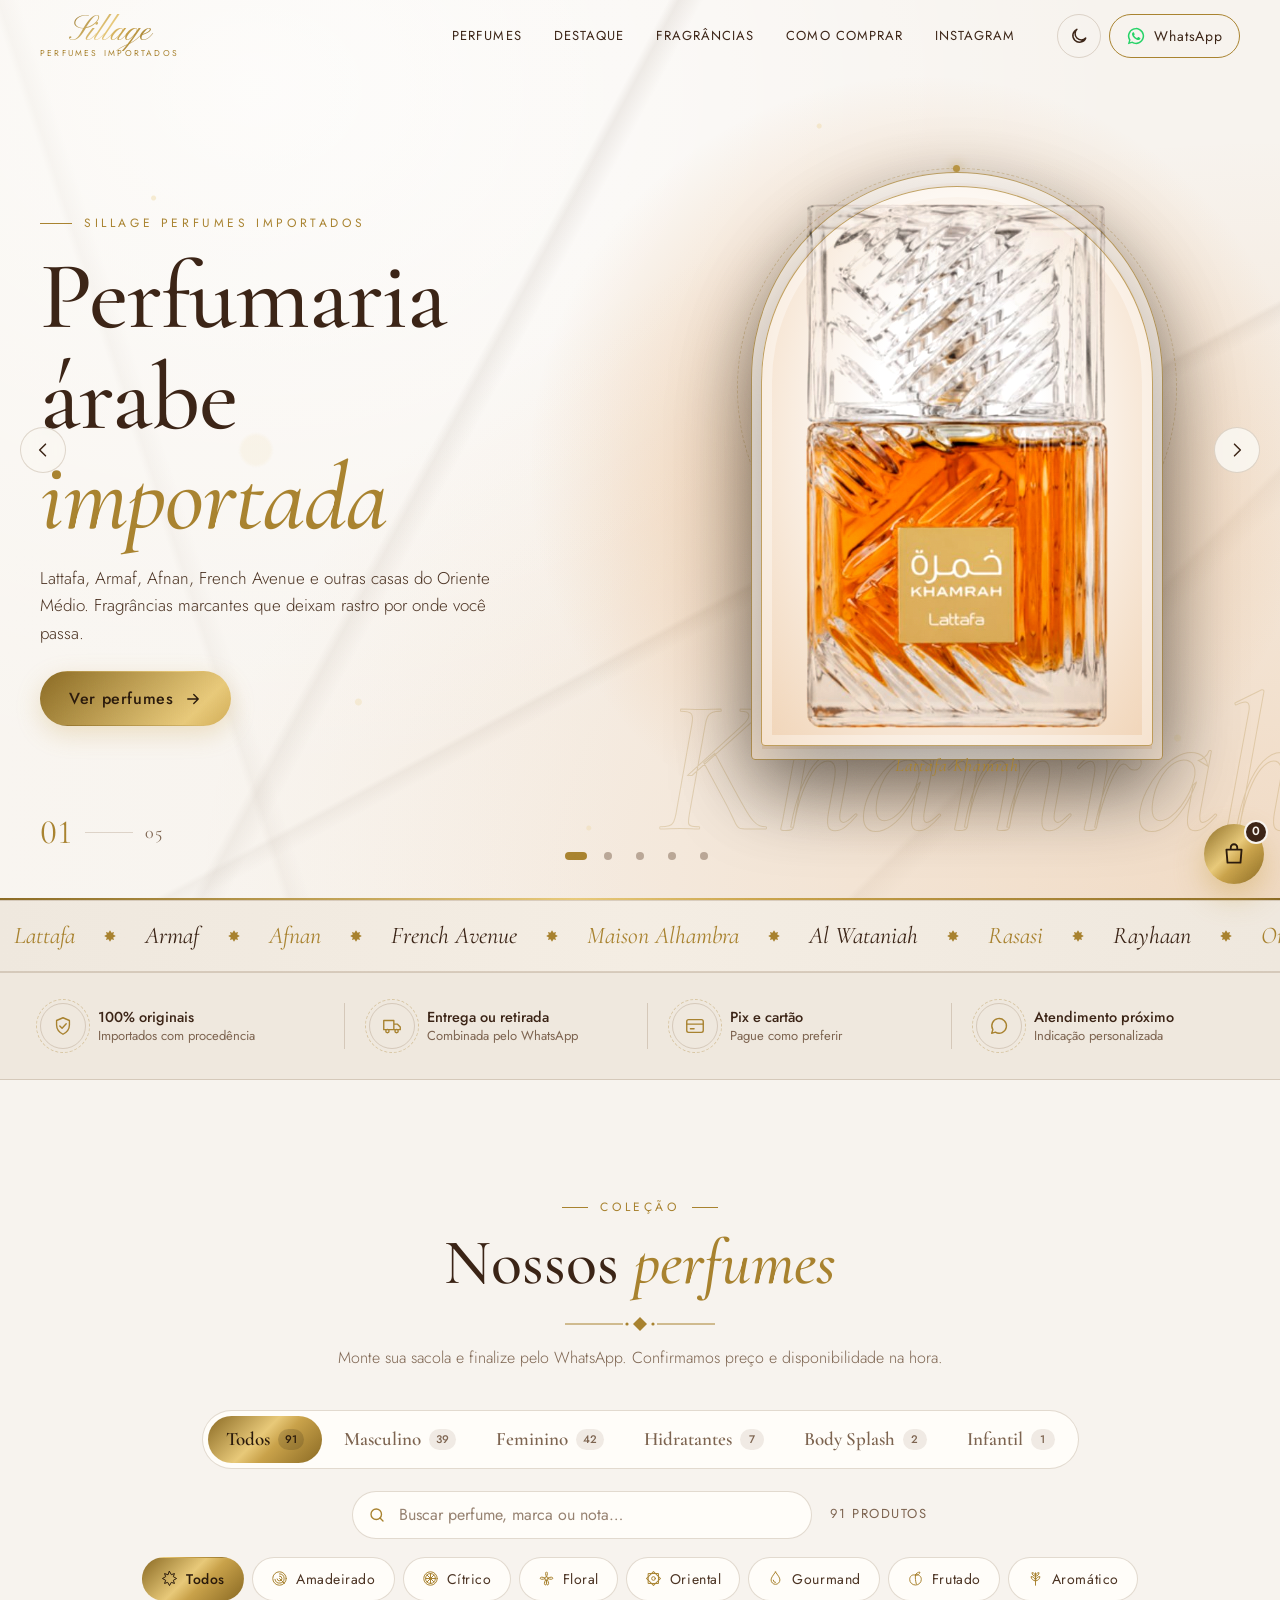
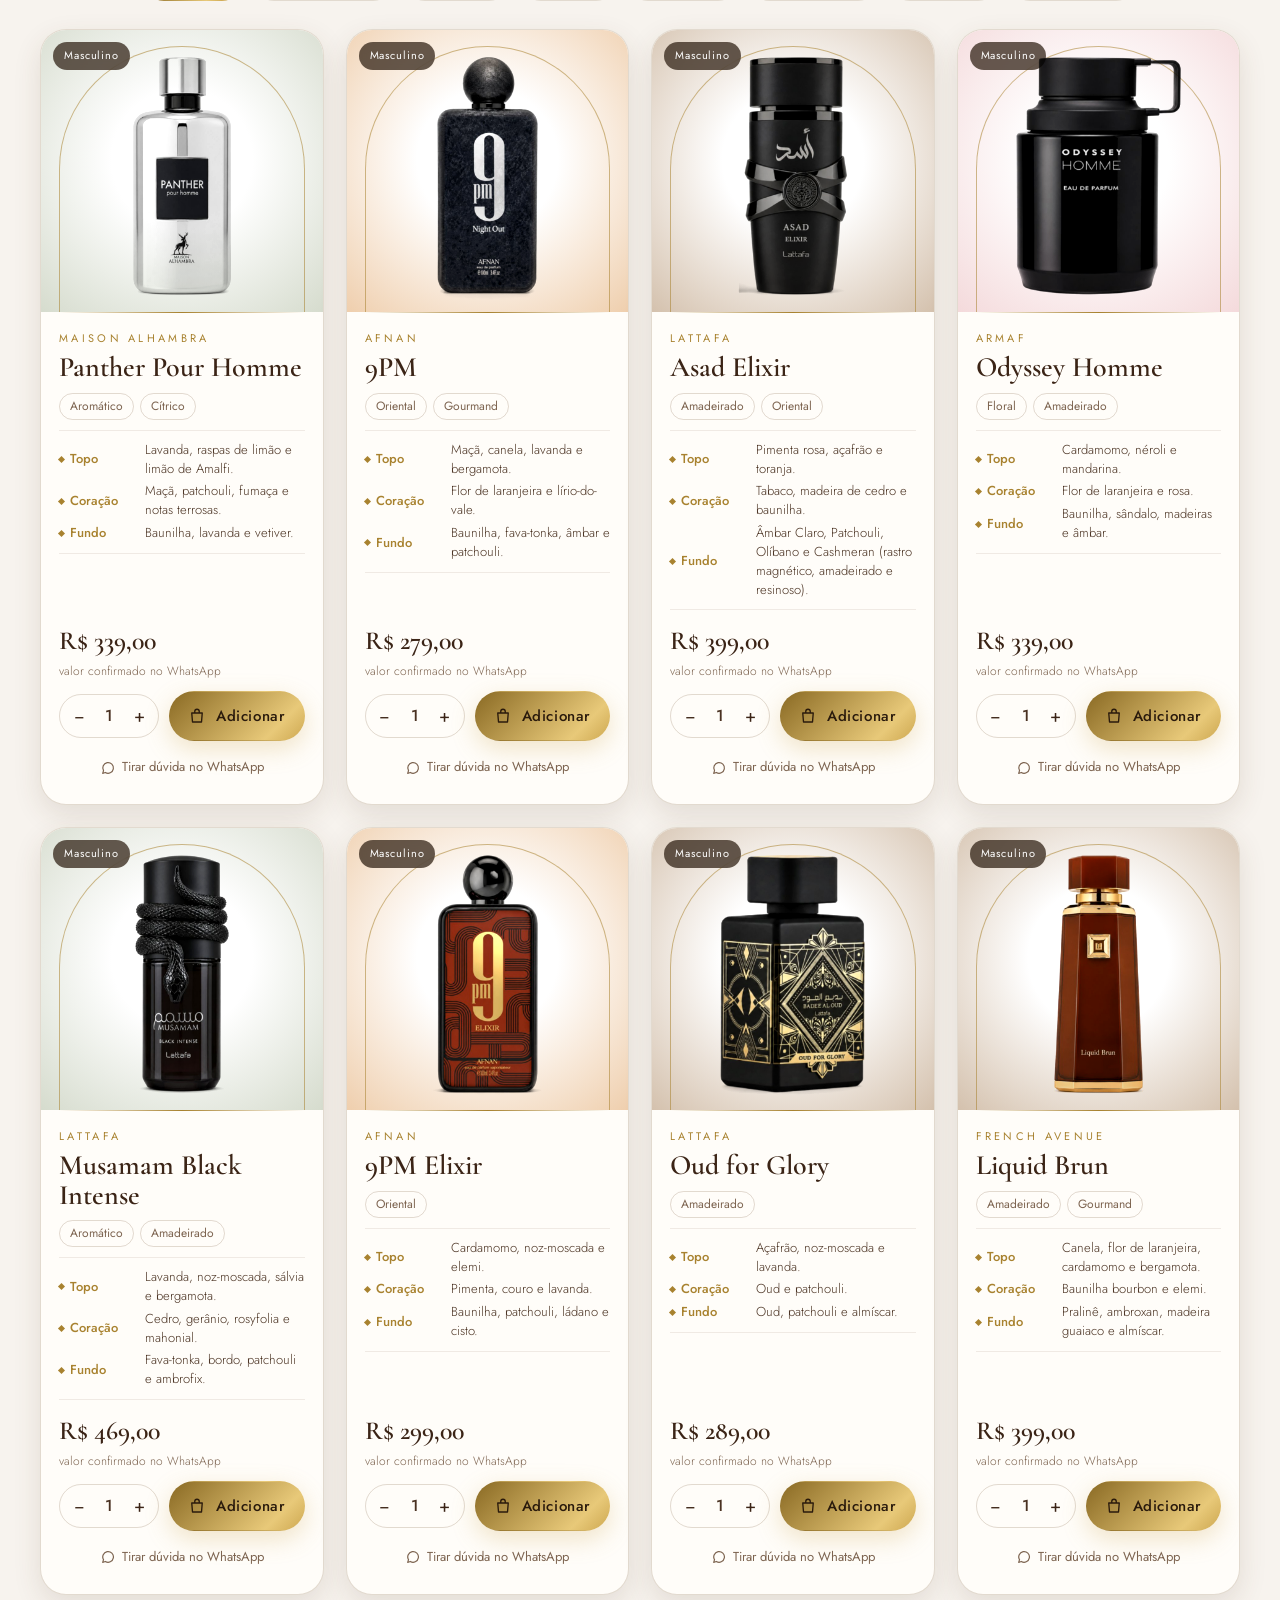
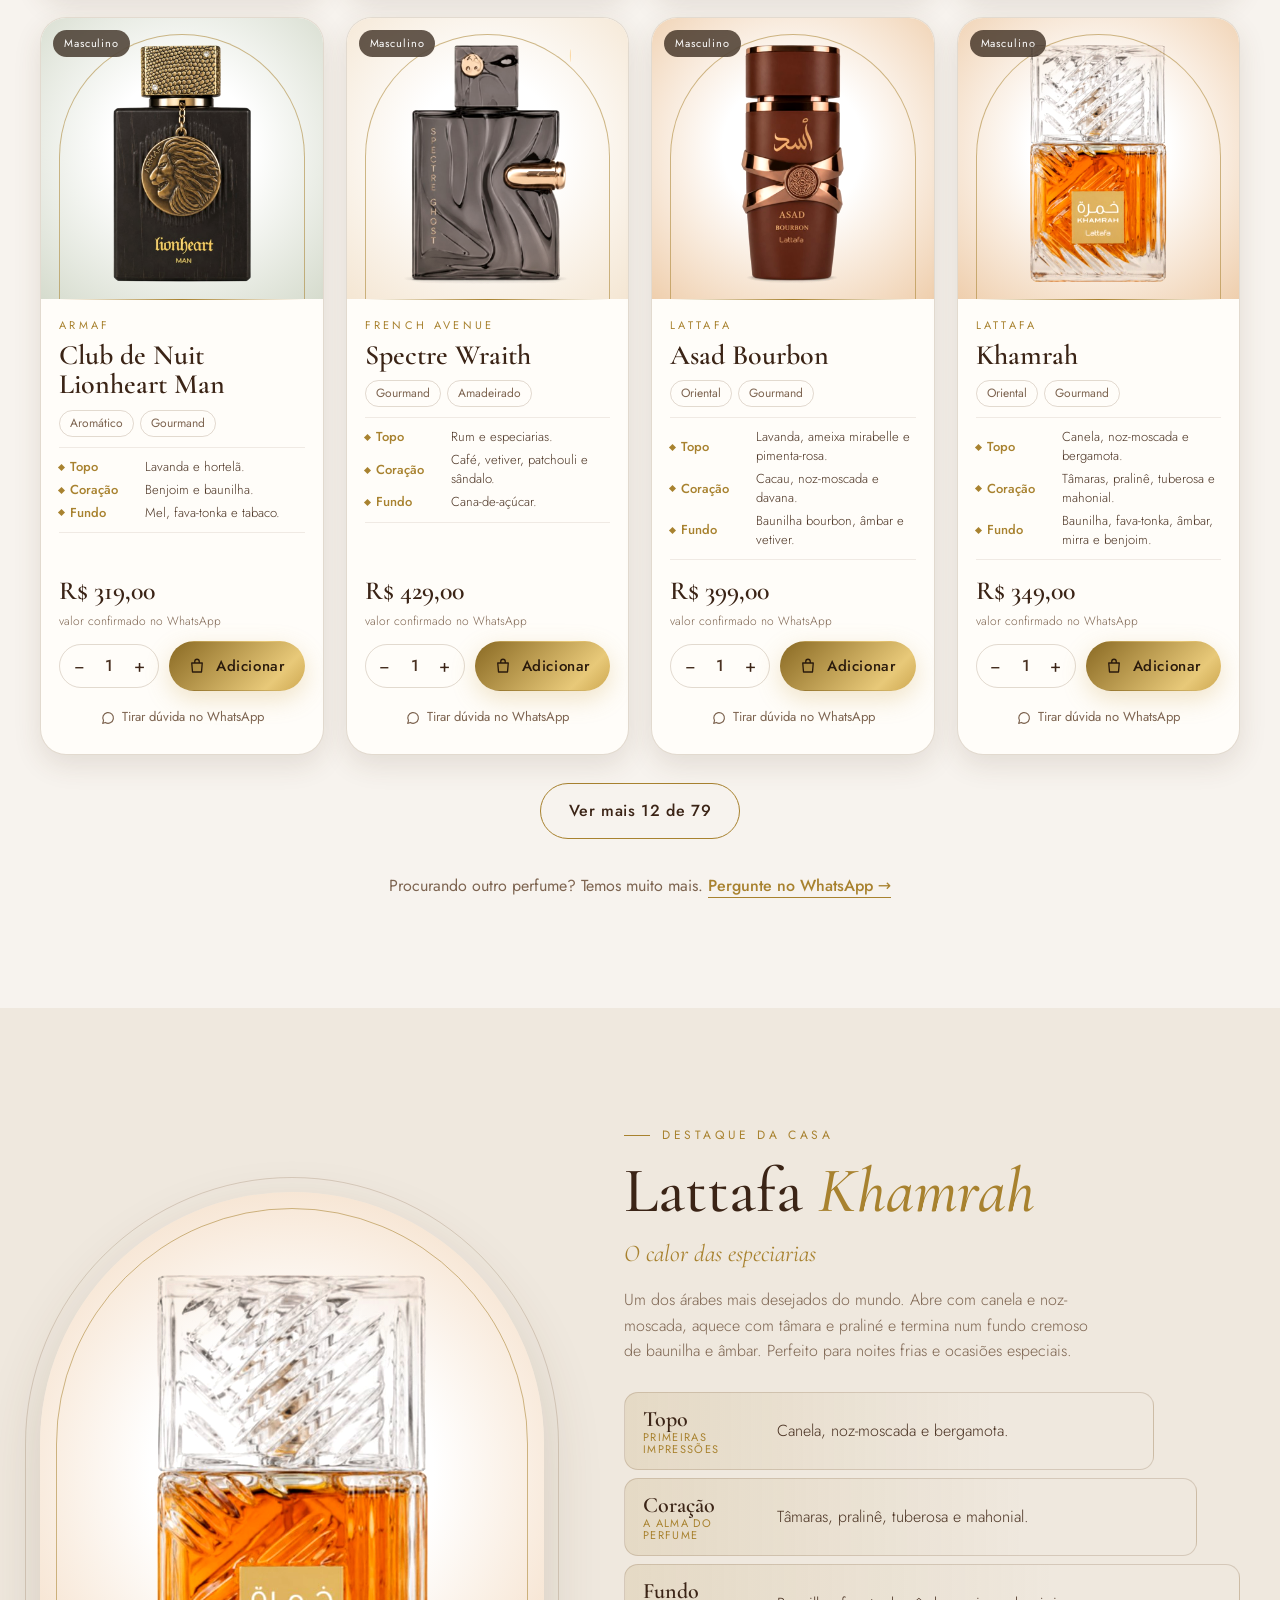
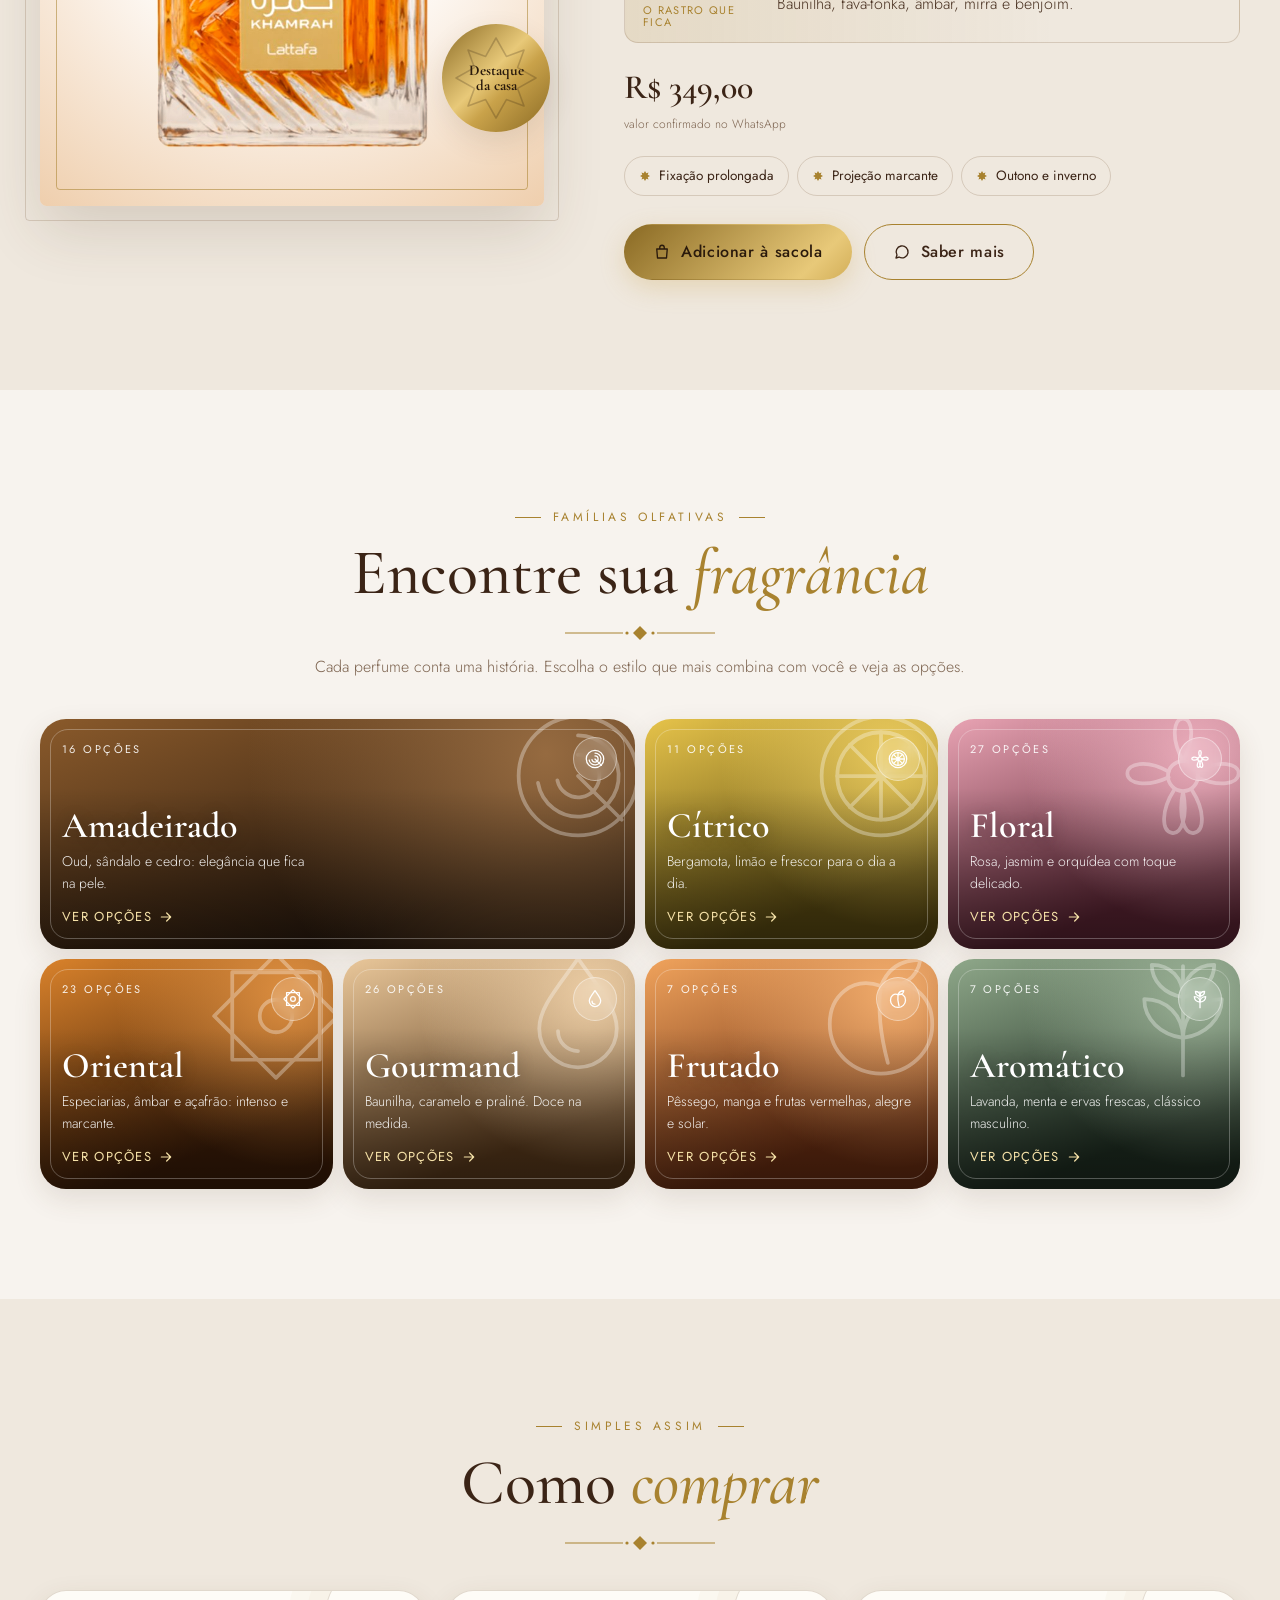
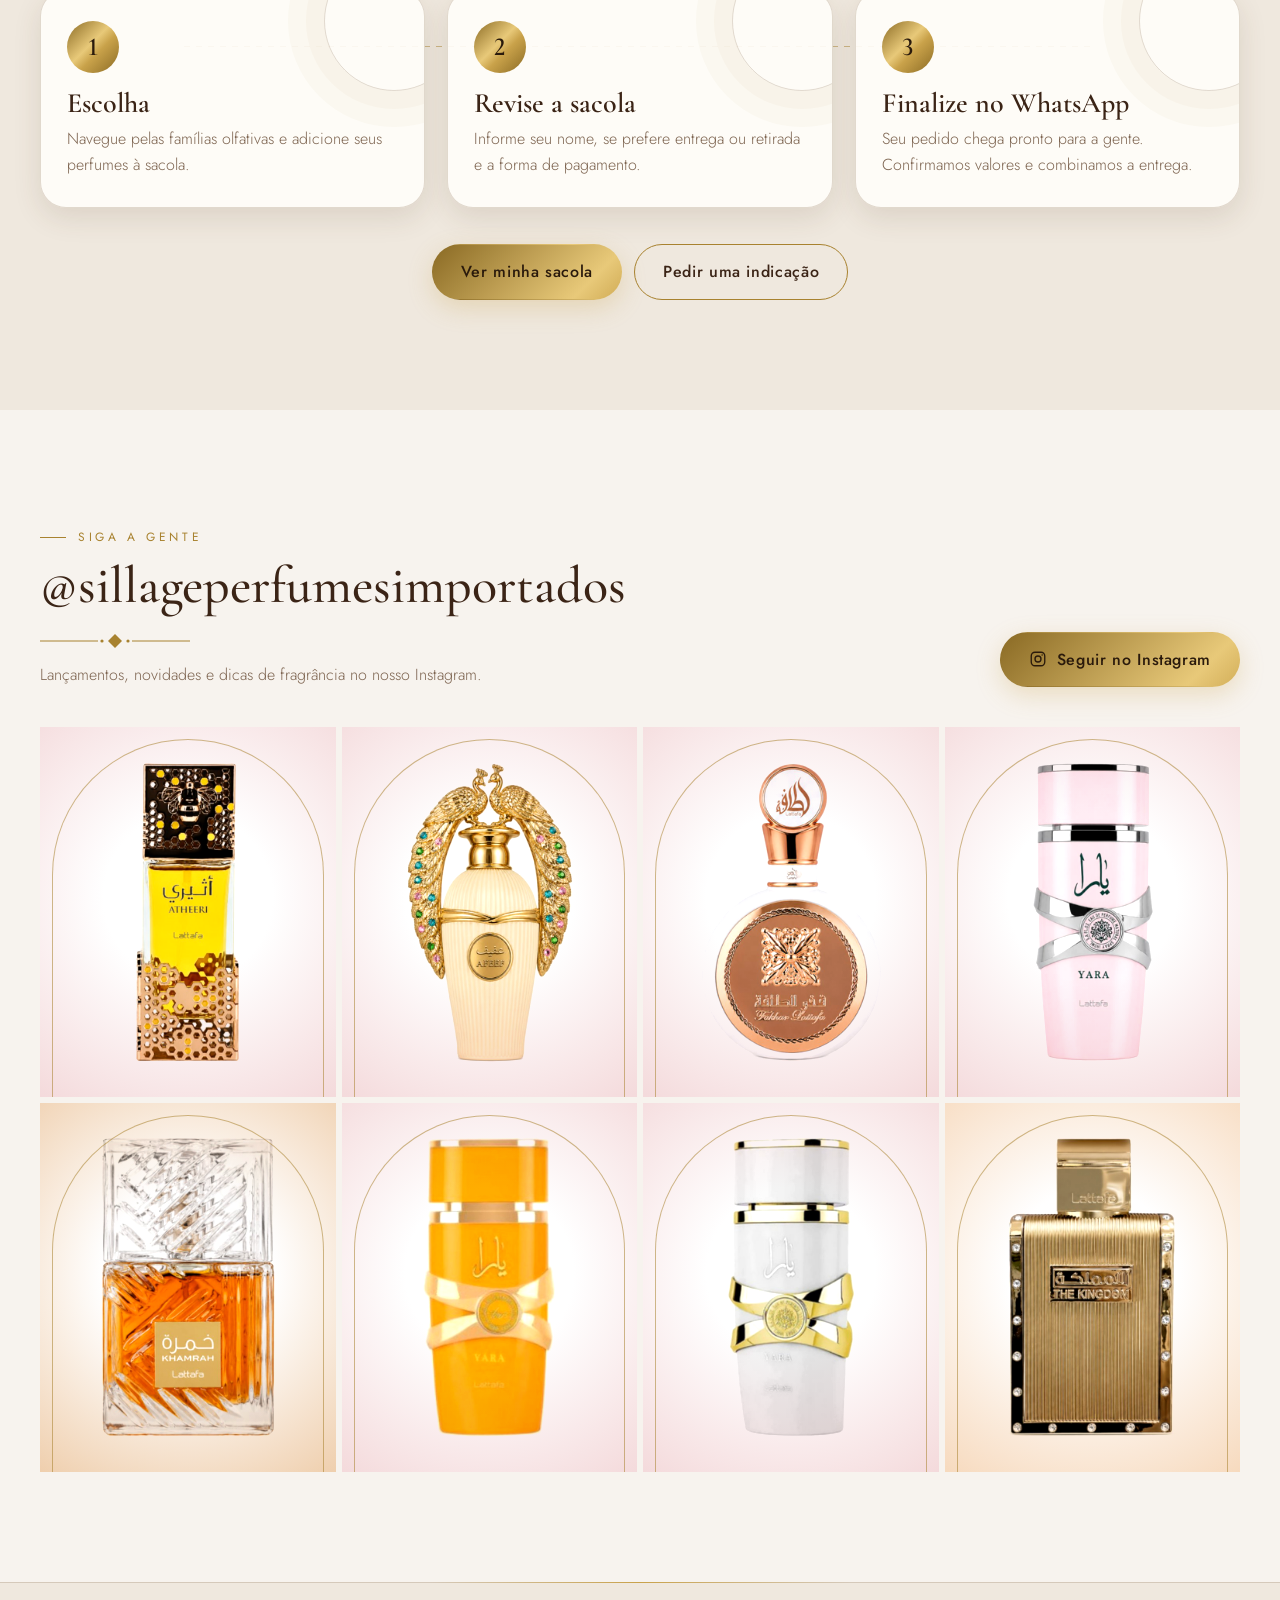
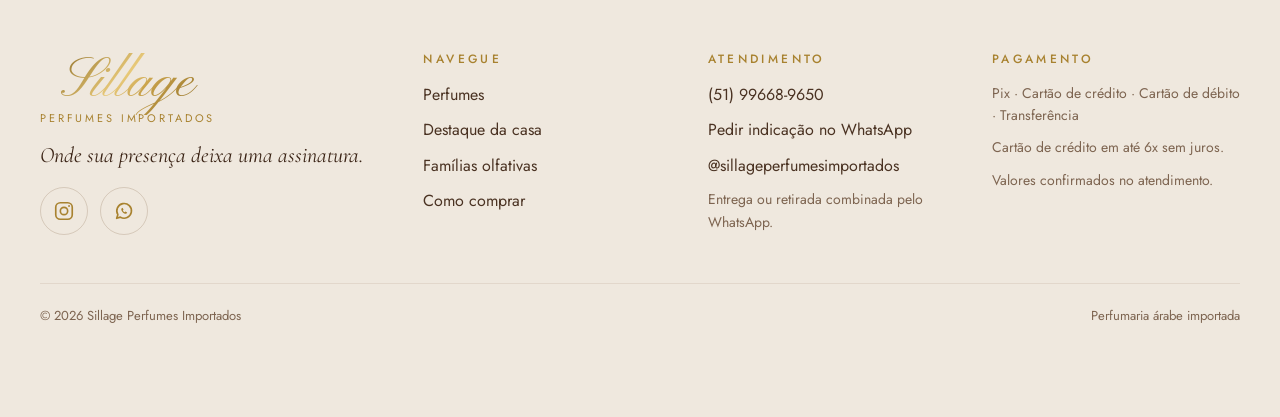
==== index.html @ fc079947 "Checkout: parcelamento até 6x sem juros, dropdown personalizado e busca de CEP (ViaCEP)" ====
<!doctype html>
<html lang="pt-BR" data-theme="dark">
<head>
  <meta charset="utf-8">
  <meta name="viewport" content="width=device-width, initial-scale=1, viewport-fit=cover">
  <title>Sillage Perfumes Importados | Perfumaria árabe</title>
  <meta name="description" content="Perfumes árabes importados: Lattafa, Armaf, Rasasi e mais. Escolha por família olfativa (amadeirado, cítrico, floral, oriental, gourmand) e finalize seu pedido pelo WhatsApp.">
  <meta name="theme-color" content="#0b0b0d">
  <meta property="og:type" content="website">
  <meta property="og:title" content="Sillage Perfumes Importados">
  <meta property="og:description" content="Perfumaria árabe importada. Monte sua sacola e finalize pelo WhatsApp.">
  <meta property="og:locale" content="pt_BR">
  <link rel="icon" href="img/favicon.svg" type="image/svg+xml">

  <!-- Aplica o tema antes de pintar a página (evita piscar). Salvo em "sillage:theme"; senão, segue o sistema. -->
  <script>
    (function () {
      var t;
      try { t = JSON.parse(localStorage.getItem("sillage:theme")); } catch (e) { t = null; }
      if (t !== "light" && t !== "dark") {
        t = window.matchMedia && window.matchMedia("(prefers-color-scheme: light)").matches ? "light" : "dark";
      }
      document.documentElement.setAttribute("data-theme", t);
    })();
  </script>

  <link rel="preconnect" href="https://fonts.googleapis.com">
  <link rel="preconnect" href="https://fonts.gstatic.com" crossorigin>
  <link href="https://fonts.googleapis.com/css2?family=Cormorant+Garamond:ital,wght@0,500;0,600;0,700;1,500&family=Jost:wght@300;400;500;600&family=Pinyon+Script&display=swap" rel="stylesheet">
  <link rel="stylesheet" href="css/style.css">

  <script type="application/ld+json">
  {
    "@context": "https://schema.org",
    "@type": "Store",
    "name": "Sillage Perfumes Importados",
    "telephone": "+55 51 99668-9650",
    "description": "Perfumaria árabe importada: Lattafa, Armaf, Rasasi e outras marcas.",
    "paymentAccepted": "Pix, Cartão de crédito, Cartão de débito, Transferência",
    "sameAs": ["https://www.instagram.com/sillageperfumesimportados/"]
  }
  </script>
</head>
<body>
  <a class="skip-link" href="#perfumes">Pular para os perfumes</a>

  <!-- ============ HEADER ============ -->
  <header class="header" id="topo">
    <div class="header__inner container">
      <a class="brand" href="#topo" aria-label="Sillage Perfumes Importados – início">
        <span class="brand__word">Sillage</span>
        <span class="brand__sub">Perfumes Importados</span>
      </a>

      <nav class="nav" id="nav" aria-label="Principal">
        <a href="#perfumes">Perfumes</a>
        <a href="#destaque">Destaque</a>
        <a href="#fragrancias">Fragrâncias</a>
        <a href="#como-comprar">Como comprar</a>
        <a href="#instagram">Instagram</a>
      </nav>

      <div class="header__actions">
        <button class="icon-btn theme-btn" type="button" data-theme-toggle aria-label="Mudar para o tema claro">
          <svg class="theme-btn__sun" viewBox="0 0 24 24" aria-hidden="true"><circle cx="12" cy="12" r="4"/><path d="M12 2v2M12 20v2M4.9 4.9l1.4 1.4M17.7 17.7l1.4 1.4M2 12h2M20 12h2M4.9 19.1l1.4-1.4M17.7 6.3l1.4-1.4"/></svg>
          <svg class="theme-btn__moon" viewBox="0 0 24 24" aria-hidden="true"><path d="M20 14.5A8 8 0 1 1 9.5 4a6.5 6.5 0 0 0 10.5 10.5z"/></svg>
        </button>
        <a class="head-btn" href="#" data-wa="Olá, Sillage! Vim pelo site e gostaria de fazer um pedido ✨" aria-label="Falar no WhatsApp">
          <svg viewBox="0 0 32 32" aria-hidden="true" class="fill"><path d="M16 3a13 13 0 0 0-11.2 19.6L3 29l6.6-1.7A13 13 0 1 0 16 3zm0 23.6a10.6 10.6 0 0 1-5.4-1.5l-.4-.2-3.9 1 1-3.8-.2-.4A10.6 10.6 0 1 1 16 26.6zm5.8-7.9c-.3-.2-1.9-.9-2.2-1s-.5-.2-.7.2-.8 1-1 1.2-.4.2-.7 0a8.7 8.7 0 0 1-4.3-3.8c-.3-.6.3-.5 1-1.7.1-.2 0-.4 0-.6l-1-2.4c-.3-.6-.5-.5-.7-.5h-.6a1.2 1.2 0 0 0-.9.4 3.7 3.7 0 0 0-1.1 2.7 6.5 6.5 0 0 0 1.3 3.4 14.6 14.6 0 0 0 5.6 5c2.1.9 2.9 1 4 .8a3.4 3.4 0 0 0 2.2-1.6 2.8 2.8 0 0 0 .2-1.6c-.1-.2-.3-.3-.6-.5z"/></svg>
          <span class="head-btn__label">WhatsApp</span>
        </a>
        <button class="menu-btn" type="button" aria-controls="nav" aria-expanded="false" aria-label="Abrir menu">
          <span></span><span></span><span></span>
        </button>
      </div>
    </div>
  </header>

  <main>
    <!-- ============ HERO CAROUSEL ============ -->
    <section class="hero" aria-roledescription="carrossel" aria-label="Destaques">
      <div class="hero__track" data-hero-track></div>
      <button class="hero__arrow hero__arrow--prev" type="button" data-hero-prev aria-label="Slide anterior">
        <svg viewBox="0 0 24 24" aria-hidden="true"><path d="M15 5l-7 7 7 7"/></svg>
      </button>
      <button class="hero__arrow hero__arrow--next" type="button" data-hero-next aria-label="Próximo slide">
        <svg viewBox="0 0 24 24" aria-hidden="true"><path d="M9 5l7 7-7 7"/></svg>
      </button>
      <div class="hero__dots" data-hero-dots role="tablist" aria-label="Escolher slide"></div>
      <div class="hero__progress" aria-hidden="true"><span data-hero-progress></span></div>
    </section>

    <!-- ============ FAIXA ============ -->
    <div class="marquee" aria-hidden="true"><div class="marquee__track" data-marquee></div></div>

    <!-- ============ BENEFÍCIOS ============ -->
    <section class="perks" aria-label="Por que comprar na Sillage">
      <div class="container perks__grid">
        <div class="perk">
          <span class="perk__icon"><svg viewBox="0 0 24 24" aria-hidden="true"><path d="M12 3l7 3v5c0 5-3 8-7 10-4-2-7-5-7-10V6z"/><path d="M8.5 12l2.5 2.5 4.5-5"/></svg></span>
          <div><strong>100% originais</strong><span>Importados com procedência</span></div>
        </div>
        <div class="perk">
          <span class="perk__icon"><svg viewBox="0 0 24 24" aria-hidden="true"><path d="M3 6h11v10H3zM14 10h4l3 3v3h-7"/><circle cx="7" cy="17.5" r="1.8"/><circle cx="17" cy="17.5" r="1.8"/></svg></span>
          <div><strong>Entrega ou retirada</strong><span>Combinada pelo WhatsApp</span></div>
        </div>
        <div class="perk">
          <span class="perk__icon"><svg viewBox="0 0 24 24" aria-hidden="true"><rect x="3" y="5" width="18" height="14" rx="2"/><path d="M3 10h18M7 15h4"/></svg></span>
          <div><strong>Pix e cartão</strong><span>Pague como preferir</span></div>
        </div>
        <div class="perk">
          <span class="perk__icon"><svg viewBox="0 0 24 24" aria-hidden="true"><path d="M4 20l1.3-4A8 8 0 1 1 8 18.7z"/></svg></span>
          <div><strong>Atendimento próximo</strong><span>Indicação personalizada</span></div>
        </div>
      </div>
    </section>

    <!-- ============ PERFUMES ============ -->
    <section class="section" id="perfumes" aria-labelledby="perfumes-title">
      <div class="container">
        <header class="section-head">
          <p class="kicker">Coleção</p>
          <h2 class="display" id="perfumes-title">Nossos <em>perfumes</em></h2>
          <p class="section-head__text">Monte sua sacola e finalize pelo WhatsApp. Confirmamos preço e disponibilidade na hora.</p>
        </header>

        <div class="tabs" role="tablist" aria-label="Categorias" data-categories></div>
        <div class="catalog-bar">
          <label class="search">
            <svg viewBox="0 0 24 24" aria-hidden="true"><circle cx="11" cy="11" r="7"/><path d="M20 20l-4-4"/></svg>
            <span class="visually-hidden">Buscar</span>
            <input type="search" placeholder="Buscar perfume, marca ou nota…" autocomplete="off" data-search>
          </label>
          <p class="catalog-bar__count" data-results aria-live="polite"></p>
        </div>
        <div class="filters" role="toolbar" aria-label="Filtrar por família olfativa" data-filters></div>
        <p class="products__hint" aria-hidden="true">Arraste para ver mais →</p>
        <div class="products" data-products></div>
        <div class="products__load"><button class="btn btn--ghost btn--lg" type="button" data-more hidden>Ver mais</button></div>

        <p class="products__more">
          Procurando outro perfume? Temos muito mais.
          <a href="#" data-wa="Olá, Sillage! Vocês têm o perfume: " class="link-gold">Pergunte no WhatsApp →</a>
        </p>
      </div>
    </section>

    <!-- ============ DESTAQUE DA CASA ============ -->
    <section class="section section--alt spotlight" id="destaque" aria-labelledby="spot-title" data-spotlight></section>

    <!-- ============ FRAGRÂNCIAS ============ -->
    <section class="section" id="fragrancias" aria-labelledby="fragrancias-title">
      <div class="container">
        <header class="section-head">
          <p class="kicker">Famílias olfativas</p>
          <h2 class="display" id="fragrancias-title">Encontre sua <em>fragrância</em></h2>
          <p class="section-head__text">Cada perfume conta uma história. Escolha o estilo que mais combina com você e veja as opções.</p>
        </header>
        <div class="families" data-families></div>
      </div>
    </section>

    <!-- ============ COMO COMPRAR ============ -->
    <section class="section section--alt" id="como-comprar" aria-labelledby="como-title">
      <div class="container">
        <header class="section-head">
          <p class="kicker">Simples assim</p>
          <h2 class="display" id="como-title">Como <em>comprar</em></h2>
        </header>
        <ol class="steps">
          <li class="step">
            <span class="step__num">1</span>
            <h3>Escolha</h3>
            <p>Navegue pelas famílias olfativas e adicione seus perfumes à sacola.</p>
          </li>
          <li class="step">
            <span class="step__num">2</span>
            <h3>Revise a sacola</h3>
            <p>Informe seu nome, se prefere entrega ou retirada e a forma de pagamento.</p>
          </li>
          <li class="step">
            <span class="step__num">3</span>
            <h3>Finalize no WhatsApp</h3>
            <p>Seu pedido chega pronto para a gente. Confirmamos valores e combinamos a entrega.</p>
          </li>
        </ol>
        <div class="steps__cta">
          <button class="btn btn--gold btn--lg" type="button" data-open-cart>Ver minha sacola</button>
          <a class="btn btn--ghost btn--lg" href="#" data-wa="Olá, Sillage! Vim pelo site e gostaria de uma indicação de perfume ✨">Pedir uma indicação</a>
        </div>
      </div>
    </section>

    <!-- ============ INSTAGRAM ============ -->
    <section class="section" id="instagram" aria-labelledby="insta-title">
      <div class="container">
        <header class="section-head section-head--row">
          <div>
            <p class="kicker">Siga a gente</p>
            <h2 class="display" id="insta-title">@sillageperfumesimportados</h2>
            <p class="section-head__text">Lançamentos, novidades e dicas de fragrância no nosso Instagram.</p>
          </div>
          <a class="btn btn--gold btn--lg" data-insta-link href="https://www.instagram.com/sillageperfumesimportados/" target="_blank" rel="noopener">
            <svg viewBox="0 0 24 24" aria-hidden="true"><rect x="3" y="3" width="18" height="18" rx="5"/><circle cx="12" cy="12" r="4"/><circle cx="17.5" cy="6.5" r="1" class="fill"/></svg>
            Seguir no Instagram
          </a>
        </header>
        <div class="insta-grid" data-insta></div>
      </div>
    </section>
  </main>

  <!-- ============ FOOTER ============ -->
  <footer class="footer">
    <div class="container footer__grid">
      <div class="footer__brand">
        <a class="brand brand--lg" href="#topo" aria-label="Voltar ao topo">
          <span class="brand__word">Sillage</span>
          <span class="brand__sub">Perfumes Importados</span>
        </a>
        <p class="footer__tagline">Onde sua presença deixa uma assinatura.</p>
        <div class="footer__social">
          <a href="https://www.instagram.com/sillageperfumesimportados/" data-insta-link target="_blank" rel="noopener" aria-label="Instagram">
            <svg viewBox="0 0 24 24" aria-hidden="true"><rect x="3" y="3" width="18" height="18" rx="5"/><circle cx="12" cy="12" r="4"/><circle cx="17.5" cy="6.5" r="1" class="fill"/></svg>
          </a>
          <a href="#" data-wa="Olá, Sillage! Vim pelo site ✨" aria-label="WhatsApp">
            <svg viewBox="0 0 24 24" aria-hidden="true"><path d="M4 20l1.3-4A8 8 0 1 1 8 18.7z"/><path d="M9 9.5c0 3 2.5 5.5 5.5 5.5l1-1.5-2-1-1 .8a4 4 0 0 1-1.8-1.8l.8-1-1-2z" class="fill"/></svg>
          </a>
        </div>
      </div>
      <nav class="footer__col" aria-label="Navegação do rodapé">
        <h3>Navegue</h3>
        <a href="#perfumes">Perfumes</a>
        <a href="#destaque">Destaque da casa</a>
        <a href="#fragrancias">Famílias olfativas</a>
        <a href="#como-comprar">Como comprar</a>
      </nav>
      <div class="footer__col">
        <h3>Atendimento</h3>
        <a href="#" data-wa="Olá, Sillage! Vim pelo site ✨" data-config="whatsappDisplay">(51) 99668-9650</a>
        <a href="#" data-wa="Olá, Sillage! Vim pelo site e gostaria de uma indicação de perfume ✨">Pedir indicação no WhatsApp</a>
        <a href="https://www.instagram.com/sillageperfumesimportados/" data-insta-link target="_blank" rel="noopener">@sillageperfumesimportados</a>
        <p>Entrega ou retirada combinada pelo WhatsApp.</p>
      </div>
      <div class="footer__col">
        <h3>Pagamento</h3>
        <p data-config="payments"></p>
        <p>Cartão de crédito em até 6x sem juros.</p>
        <p>Valores confirmados no atendimento.</p>
      </div>
    </div>
    <div class="container footer__bottom">
      <p>© <span data-year></span> Sillage Perfumes Importados</p>
      <p>Perfumaria árabe importada</p>
    </div>
  </footer>

  <!-- ============ SACOLA FLUTUANTE ============ -->
  <button class="cart-btn" type="button" data-open-cart aria-label="Abrir sacola">
    <svg viewBox="0 0 24 24" aria-hidden="true"><path d="M5 8h14l-1 12H6zM9 8V6a3 3 0 0 1 6 0v2"/></svg>
    <span class="cart-count" data-cart-count aria-live="polite">0</span>
  </button>

  <!-- ============ SACOLA ============ -->
  <div class="drawer-backdrop" data-close-cart hidden></div>
  <aside class="drawer" id="sacola" role="dialog" aria-modal="true" aria-labelledby="drawer-title" aria-hidden="true">
    <header class="drawer__head">
      <h2 id="drawer-title">Minha sacola</h2>
      <button class="icon-btn" type="button" data-close-cart aria-label="Fechar sacola">
        <svg viewBox="0 0 24 24" aria-hidden="true"><path d="M6 6l12 12M18 6L6 18"/></svg>
      </button>
    </header>

    <div class="drawer__body">
      <div class="cart-empty" data-cart-empty>
        <svg viewBox="0 0 64 64" aria-hidden="true"><path d="M14 22h36l-3 34H17zM24 22v-5a8 8 0 0 1 16 0v5"/></svg>
        <p><strong>Sua sacola está vazia.</strong><br>Escolha seus perfumes para montar o pedido.</p>
        <a href="#perfumes" class="btn btn--gold" data-close-cart>Ver perfumes</a>
      </div>

      <ul class="cart-list" data-cart-list></ul>

      <form class="checkout" data-checkout novalidate>
        <h3>Seus dados</h3>
        <label class="field">
          <span>Nome</span>
          <input name="name" autocomplete="name" required placeholder="Como podemos te chamar?">
        </label>

        <fieldset class="field">
          <legend>Como prefere receber?</legend>
          <div class="segmented">
            <label><input type="radio" name="mode" value="entrega" checked><span>Entrega</span></label>
            <label><input type="radio" name="mode" value="retirada"><span>Retirada</span></label>
          </div>
        </fieldset>

        <div class="address" data-address-field>
          <div class="address__row">
            <label class="field field--cep">
              <span>CEP</span>
              <input name="cep" inputmode="numeric" autocomplete="postal-code" maxlength="9" placeholder="00000-000" data-cep>
            </label>
            <label class="field field--number">
              <span>Número</span>
              <input name="number" autocomplete="address-line2" placeholder="Nº, apto…">
            </label>
          </div>
          <p class="field__hint cep-status" data-cep-status aria-live="polite">Digite o CEP para preencher o endereço. <a href="https://buscacepinter.correios.com.br/app/endereco/index.php" target="_blank" rel="noopener">Não sei meu CEP</a></p>
          <label class="field">
            <span>Endereço de entrega</span>
            <textarea name="address" rows="2" autocomplete="street-address" placeholder="Rua, bairro e cidade"></textarea>
          </label>
        </div>

        <label class="field">
          <span>Forma de pagamento</span>
          <select name="payment" data-payment-select></select>
        </label>

        <label class="field" data-installments-field hidden>
          <span>Parcelamento no cartão</span>
          <select name="installments" data-installments-select></select>
          <small class="field__hint">Até 6x sem juros.</small>
        </label>

        <label class="field">
          <span>Observações <small>(opcional)</small></span>
          <textarea name="notes" rows="2" placeholder="Ex.: é para presente, quero embalagem…"></textarea>
        </label>

        <p class="form-error" data-form-error role="alert"></p>
      </form>
    </div>

    <footer class="drawer__foot" data-cart-foot>
      <p class="drawer__note">Valores e disponibilidade são confirmados pelo WhatsApp.</p>
      <button class="btn btn--wa btn--block btn--lg" type="button" data-send-order>
        <svg viewBox="0 0 32 32" aria-hidden="true" class="fill"><path d="M16 3a13 13 0 0 0-11.2 19.6L3 29l6.6-1.7A13 13 0 1 0 16 3zm5.8 15.7c-.3-.2-1.9-.9-2.2-1s-.5-.2-.7.2-.8 1-1 1.2-.4.2-.7 0a8.7 8.7 0 0 1-4.3-3.8c-.3-.6.3-.5 1-1.7.1-.2 0-.4 0-.6l-1-2.4c-.3-.6-.5-.5-.7-.5h-.6a1.2 1.2 0 0 0-.9.4 3.7 3.7 0 0 0-1.1 2.7 6.5 6.5 0 0 0 1.3 3.4 14.6 14.6 0 0 0 5.6 5c2.1.9 2.9 1 4 .8a3.4 3.4 0 0 0 2.2-1.6 2.8 2.8 0 0 0 .2-1.6c-.1-.2-.3-.3-.6-.5z"/></svg>
        Finalizar pedido no WhatsApp
      </button>
    </footer>
  </aside>

  <div class="toast" data-toast role="status" aria-live="polite"></div>

  <script src="js/data.js"></script>
  <script src="js/main.js"></script>
</body>
</html>
---- css/style.css ----
/* =========================================================
   Sillage Perfumes Importados
   Temas: escuro (noir + dourado) e claro (mármore branco + dourado + marrom).
   O tema vem de <html data-theme="dark|light">, definido no <head> e no botão do header.
   ========================================================= */

:root,
[data-theme="dark"] {
  --bg: #0b0b0d;
  --bg-alt: #121014;
  --surface: #17140f;
  --surface-2: #211c15;
  --text: #ece3d3;
  --muted: #ab9d86;
  --heading: #f6eedf;
  --gold: #c9a24a;
  --gold-2: #e8c979;
  --gold-deep: #9a7a2e;
  --on-gold: #1a1206;
  --line: rgba(201, 162, 74, 0.22);
  --line-soft: rgba(255, 255, 255, 0.08);
  --header-bg: rgba(11, 11, 13, 0.84);
  --shadow: 0 24px 60px rgba(0, 0, 0, 0.55);
  --shadow-sm: 0 10px 28px rgba(0, 0, 0, 0.4);
  --hero-veil: rgba(11, 11, 13, 0.55);
  --texture: radial-gradient(ellipse at 15% 0%, rgba(201, 162, 74, 0.08), transparent 55%);
  color-scheme: dark;
}

[data-theme="light"] {
  --bg: #f7f3ee;
  --bg-alt: #efe8de;
  --surface: #fffdf9;
  --surface-2: #f4ede3;
  --text: #4a3222;
  --muted: #7d6450;
  --heading: #3b2416;
  --gold: #a8822f;
  --gold-2: #c9a24a;
  --gold-deep: #7d5f20;
  --on-gold: #2a1a0c;
  --line: rgba(110, 75, 40, 0.2);
  --line-soft: rgba(110, 75, 40, 0.1);
  --header-bg: rgba(250, 247, 242, 0.88);
  --shadow: 0 24px 60px rgba(80, 55, 30, 0.16);
  --shadow-sm: 0 10px 28px rgba(80, 55, 30, 0.12);
  --hero-veil: rgba(250, 247, 242, 0.5);
  /* Mármore: veios cinza-quentes finos sobre branco */
  --texture:
    linear-gradient(118deg, transparent 38%, rgba(150, 135, 120, 0.13) 38.6%, transparent 40%),
    linear-gradient(152deg, transparent 62%, rgba(140, 125, 110, 0.10) 62.4%, transparent 63.6%),
    linear-gradient(72deg, transparent 18%, rgba(170, 155, 140, 0.10) 18.5%, transparent 19.8%),
    linear-gradient(135deg, transparent 80%, rgba(160, 140, 120, 0.08) 80.4%, transparent 82%),
    radial-gradient(ellipse at 20% 10%, rgba(255, 255, 255, 0.9), transparent 60%);
  color-scheme: light;
}

:root {
  --wa: #25d366;
  --radius: 18px;
  --radius-lg: 26px;
  --font-display: "Cormorant Garamond", Georgia, serif;
  --font-body: "Jost", system-ui, sans-serif;
  --font-script: "Pinyon Script", "Cormorant Garamond", cursive;
  --header-h: 72px;
  --ease: cubic-bezier(0.22, 1, 0.36, 1);
  --gold-grad: linear-gradient(135deg, #8a6a24 0%, #e8c979 45%, #c9a24a 60%, #8a6a24 100%);
}

/* ---------- Base ---------- */
*, *::before, *::after { box-sizing: border-box; }
[hidden] { display: none !important; } /* [hidden] perde para display:grid/flex de classe */

html { scroll-behavior: smooth; scroll-padding-top: calc(var(--header-h) + 8px); -webkit-text-size-adjust: 100%; }
@media (prefers-reduced-motion: reduce) { html { scroll-behavior: auto; } }

body {
  margin: 0;
  font-family: var(--font-body);
  font-size: 16px;
  line-height: 1.6;
  font-weight: 400;
  color: var(--text);
  background-color: var(--bg);
  background-image: var(--texture);
  background-size: cover;
  background-attachment: fixed;
  overflow-x: hidden;
  transition: background-color 0.4s, color 0.4s;
}
body.no-scroll { overflow: hidden; }

img, svg { display: block; max-width: 100%; }
a { color: inherit; }
button, input, select, textarea { font: inherit; color: inherit; }
button { cursor: pointer; }
h1, h2, h3 { margin: 0; color: var(--heading); font-family: var(--font-display); font-weight: 600; line-height: 1.05; }
p { margin: 0; }

svg { fill: none; stroke: currentColor; stroke-width: 1.8; stroke-linecap: round; stroke-linejoin: round; }
svg .fill, svg.fill { fill: currentColor; stroke: none; }
svg.bottle, svg.bottle * { stroke-linecap: butt; }
svg.bottle { stroke: none; }

:focus-visible { outline: 2px solid var(--gold-2); outline-offset: 3px; border-radius: 6px; }

.container { width: min(1200px, 100% - 32px); margin-inline: auto; }

.skip-link {
  position: absolute; left: 16px; top: -60px; z-index: 100;
  background: var(--gold); color: var(--on-gold); padding: 10px 16px; border-radius: 10px; text-decoration: none;
}
.skip-link:focus { top: 12px; }

/* ---------- Botões ---------- */
.btn {
  display: inline-flex; align-items: center; justify-content: center; gap: 10px;
  min-height: 46px; padding: 12px 22px;
  border: 1px solid transparent; border-radius: 999px;
  font-weight: 500; font-size: 15px; letter-spacing: 0.04em; text-decoration: none; text-align: center;
  transition: transform 0.2s var(--ease), box-shadow 0.2s, background-color 0.2s, color 0.2s;
}
.btn svg { width: 18px; height: 18px; flex: none; }
.btn:hover { transform: translateY(-2px); }
.btn:active { transform: translateY(0); }
.btn--lg { min-height: 54px; padding: 14px 28px; font-size: 16px; }
.btn--block { width: 100%; }
.btn--gold {
  background: var(--gold-grad); background-size: 200% 100%; background-position: 0 0;
  color: var(--on-gold); box-shadow: 0 8px 24px rgba(201, 162, 74, 0.28);
  transition: transform 0.2s var(--ease), box-shadow 0.2s, background-position 0.6s var(--ease);
}
.btn--gold:hover { background-position: 100% 0; box-shadow: 0 12px 30px rgba(201, 162, 74, 0.4); }
.btn--ghost { border-color: var(--gold); color: var(--heading); background: transparent; }
.btn--ghost:hover { background: var(--line); }
.btn--wa { background: var(--wa); color: #06341a; font-weight: 600; }
.btn--wa:hover { box-shadow: 0 10px 26px rgba(37, 211, 102, 0.35); }

.icon-btn {
  display: inline-grid; place-items: center; width: 44px; height: 44px; flex: none;
  border: 1px solid var(--line); border-radius: 50%; background: transparent; color: var(--heading);
  transition: background-color 0.2s, border-color 0.2s;
}
.icon-btn:hover { background: var(--line); border-color: var(--gold); }
.icon-btn svg { width: 20px; height: 20px; }

.link-gold { color: var(--gold); font-weight: 500; text-decoration: none; border-bottom: 1px solid currentColor; }
.link-gold:hover { color: var(--gold-2); }

/* ---------- Header ---------- */
.header {
  position: fixed; inset: 0 0 auto; z-index: 50; height: var(--header-h);
  transition: background-color 0.3s, box-shadow 0.3s, backdrop-filter 0.3s;
}
.header.is-scrolled {
  background: var(--header-bg);
  backdrop-filter: blur(14px) saturate(1.2); -webkit-backdrop-filter: blur(14px) saturate(1.2);
  box-shadow: 0 1px 0 var(--line);
}
.header__inner { height: 100%; display: flex; align-items: center; gap: 16px; }

.brand { display: inline-flex; flex-direction: column; align-items: center; text-decoration: none; line-height: 1; }
.brand__word {
  font-family: var(--font-script); font-size: 34px; line-height: 1.1;
  background: var(--gold-grad); -webkit-background-clip: text; background-clip: text; color: transparent;
  padding: 0 6px;
}
.brand__sub { font-size: 8.5px; letter-spacing: 0.26em; text-transform: uppercase; color: var(--gold); margin-top: -2px; white-space: nowrap; }
.brand--lg .brand__word { font-size: 56px; }
.brand--lg .brand__sub { font-size: 11px; }

.nav {
  position: fixed; top: var(--header-h); left: 16px; right: 16px;
  display: flex; flex-direction: column; padding: 10px;
  background: var(--surface); border: 1px solid var(--line); border-radius: var(--radius); box-shadow: var(--shadow);
  opacity: 0; visibility: hidden; transform: translateY(-8px);
  transition: opacity 0.25s, transform 0.25s var(--ease), visibility 0.25s;
}
.nav.is-open { opacity: 1; visibility: visible; transform: none; }
.nav a {
  padding: 14px 16px; border-radius: 12px; text-decoration: none; color: var(--heading);
  font-size: 15px; letter-spacing: 0.08em; text-transform: uppercase;
}
.nav a:hover { background: var(--line); color: var(--gold); }

.header__actions { margin-left: auto; display: flex; align-items: center; gap: 8px; }

.theme-btn .theme-btn__moon { display: none; }
[data-theme="light"] .theme-btn .theme-btn__sun { display: none; }
[data-theme="light"] .theme-btn .theme-btn__moon { display: block; }

.head-btn {
  display: inline-flex; align-items: center; justify-content: center; gap: 8px;
  height: 44px; min-width: 44px; padding: 0 12px; border-radius: 999px;
  border: 1px solid var(--gold); color: var(--heading); text-decoration: none;
  transition: background-color 0.2s;
}
.head-btn:hover { background: var(--line); }
.head-btn svg { width: 20px; height: 20px; color: var(--wa); }
.head-btn__label { display: none; font-size: 14px; letter-spacing: 0.06em; }
.cart-count {
  min-width: 22px; height: 22px; padding: 0 6px; border-radius: 999px;
  display: inline-grid; place-items: center;
  background: var(--gold-grad); color: var(--on-gold); font-size: 12px; font-weight: 600;
}

.menu-btn {
  width: 44px; height: 44px; border-radius: 50%; border: 1px solid var(--line); background: transparent;
  display: inline-flex; flex-direction: column; align-items: center; justify-content: center; gap: 4px;
}
.menu-btn span { width: 18px; height: 1.5px; background: var(--heading); border-radius: 2px; transition: transform 0.25s, opacity 0.25s; }
.menu-btn[aria-expanded="true"] span:nth-child(1) { transform: translateY(5.5px) rotate(45deg); }
.menu-btn[aria-expanded="true"] span:nth-child(2) { opacity: 0; }
.menu-btn[aria-expanded="true"] span:nth-child(3) { transform: translateY(-5.5px) rotate(-45deg); }

@media (min-width: 560px) { .head-btn { padding: 0 16px; } .head-btn__label { display: inline; } }

@media (min-width: 960px) {
  .nav {
    position: static; flex-direction: row; gap: 4px; padding: 0; margin-left: auto;
    background: none; border: 0; box-shadow: none; opacity: 1; visibility: visible; transform: none;
  }
  .nav a { padding: 10px 14px; font-size: 13px; }
  .nav a:hover { background: none; }
  .header__actions { margin-left: 12px; }
  .menu-btn { display: none; }
}

/* ---------- Hero / carrossel ---------- */
.hero {
  position: relative; overflow: hidden;
  height: 92svh; min-height: 620px; max-height: 1000px;
  touch-action: pan-y; user-select: none;
  background-color: var(--bg);
}
.hero__track { position: absolute; inset: 0; }

.slide {
  --c1: #c9a24a; --c2: #2a1a08;
  position: absolute; inset: 0;
  display: flex; align-items: stretch;
  opacity: 0; visibility: hidden;
  transition: opacity 0.9s var(--ease), visibility 0.9s;
  background:
    radial-gradient(circle at 50% 74%, color-mix(in srgb, var(--c1) 55%, transparent), transparent 42%),
    radial-gradient(ellipse at 90% 100%, color-mix(in srgb, var(--c2) 80%, transparent), transparent 60%),
    var(--bg);
}
[data-theme="light"] .slide {
  background:
    radial-gradient(circle at 50% 74%, color-mix(in srgb, var(--c1) 45%, transparent), transparent 44%),
    radial-gradient(ellipse at 95% 100%, color-mix(in srgb, var(--c1) 22%, transparent), transparent 60%),
    var(--texture),
    var(--bg);
}
/* Bokeh dourado */
.slide::before {
  content: ""; position: absolute; inset: 0; pointer-events: none; opacity: 0.55;
  background:
    radial-gradient(circle at 12% 22%, rgba(232, 201, 121, 0.55) 0 2px, transparent 3px),
    radial-gradient(circle at 28% 78%, rgba(232, 201, 121, 0.4) 0 3px, transparent 4px),
    radial-gradient(circle at 64% 14%, rgba(232, 201, 121, 0.5) 0 2px, transparent 3px),
    radial-gradient(circle at 86% 36%, rgba(232, 201, 121, 0.45) 0 4px, transparent 5px),
    radial-gradient(circle at 92% 82%, rgba(232, 201, 121, 0.35) 0 3px, transparent 4px),
    radial-gradient(circle at 46% 92%, rgba(232, 201, 121, 0.4) 0 2px, transparent 3px),
    radial-gradient(circle at 74% 62%, rgba(232, 201, 121, 0.25) 0 9px, transparent 12px),
    radial-gradient(circle at 20% 50%, rgba(232, 201, 121, 0.18) 0 14px, transparent 18px);
}
.slide.is-active { opacity: 1; visibility: visible; z-index: 1; }

.slide__inner {
  position: relative; width: min(1200px, 100% - 32px);
  display: grid; grid-template-rows: auto 1fr; gap: 8px;
  padding: calc(var(--header-h) + 20px) 0 84px;
}
.slide__content { max-width: 560px; }
.slide__eyebrow {
  display: inline-flex; align-items: center; gap: 12px;
  color: var(--gold); font-size: 12px; letter-spacing: 0.3em; text-transform: uppercase; margin-bottom: 14px;
}
.slide__eyebrow::before { content: ""; width: 32px; height: 1px; background: currentColor; }
.slide__title { font-size: clamp(40px, 10vw, 96px); font-weight: 500; letter-spacing: -0.01em; }
.slide__title span { display: block; }
.slide__title span:last-child { font-style: italic; color: var(--gold-2); }
[data-theme="light"] .slide__title span:last-child { color: var(--gold); }
.slide__text { margin-top: 16px; max-width: 46ch; color: var(--text); font-size: 15px; font-weight: 300; }
.slide__cta { margin-top: 24px; }

.slide__media { position: relative; display: grid; place-items: center; min-height: 0; }
.slide__media .bottle {
  position: relative; height: 100%; max-height: 420px; width: auto;
  filter: drop-shadow(0 30px 40px rgba(0, 0, 0, 0.45));
  animation: float 7s ease-in-out infinite;
}
.slide__media img { position: relative; max-height: 420px; width: auto; border-radius: var(--radius-lg); }
.slide__caption {
  display: none; position: absolute; bottom: -4px; font-family: var(--font-display); font-style: italic;
  font-size: 18px; color: var(--gold); letter-spacing: 0.04em;
}
@media (min-width: 960px) { .slide__caption { display: block; } }
@keyframes float { 50% { transform: translateY(-12px); } }

.slide .slide__content > * { opacity: 0; transform: translateY(18px); transition: opacity 0.8s var(--ease), transform 0.8s var(--ease); }
.slide.is-active .slide__content > * { opacity: 1; transform: none; }
.slide.is-active .slide__content > :nth-child(2) { transition-delay: 0.08s; }
.slide.is-active .slide__content > :nth-child(3) { transition-delay: 0.16s; }
.slide.is-active .slide__content > :nth-child(4) { transition-delay: 0.24s; }

.hero__arrow {
  position: absolute; z-index: 3; bottom: 22px;
  width: 46px; height: 46px; border-radius: 50%;
  display: grid; place-items: center;
  border: 1px solid var(--line); background: var(--header-bg); color: var(--heading);
  backdrop-filter: blur(8px); -webkit-backdrop-filter: blur(8px);
  transition: border-color 0.2s, color 0.2s;
}
.hero__arrow:hover { border-color: var(--gold); color: var(--gold); }
.hero__arrow svg { width: 20px; height: 20px; }
.hero__arrow--prev { left: 16px; }
.hero__arrow--next { right: 16px; }

.hero__dots { position: absolute; z-index: 3; bottom: 36px; left: 50%; transform: translateX(-50%); display: flex; gap: 2px; }
.hero__dot { width: 30px; height: 44px; margin-block: -14px; border: 0; background: none; position: relative; padding: 0; }
.hero__dot::after {
  content: ""; position: absolute; left: 50%; top: 50%; width: 8px; height: 8px; border-radius: 50%;
  transform: translate(-50%, -50%); background: var(--muted); opacity: 0.5; transition: width 0.3s, background 0.3s, opacity 0.3s;
}
.hero__dot[aria-selected="true"]::after { width: 22px; border-radius: 6px; background: var(--gold); opacity: 1; }

.hero__progress { position: absolute; z-index: 3; left: 0; right: 0; bottom: 0; height: 2px; background: var(--line-soft); }
.hero__progress span { display: block; height: 100%; width: 0; background: var(--gold-grad); }
.hero__progress span.run { animation: progress var(--dur, 6s) linear forwards; }
@keyframes progress { to { width: 100%; } }

@media (min-width: 960px) {
  .hero { height: 100svh; }
  .slide::after { content: ""; position: absolute; z-index: -1; inset: 0 50% 0 0; pointer-events: none; background: linear-gradient(90deg, var(--hero-veil), transparent); }
  .slide { background:
      radial-gradient(circle at 72% 52%, color-mix(in srgb, var(--c1) 55%, transparent), transparent 36%),
      radial-gradient(ellipse at 100% 100%, color-mix(in srgb, var(--c2) 80%, transparent), transparent 60%),
      var(--bg); }
  [data-theme="light"] .slide { background:
      radial-gradient(circle at 72% 52%, color-mix(in srgb, var(--c1) 45%, transparent), transparent 38%),
      radial-gradient(ellipse at 100% 100%, color-mix(in srgb, var(--c1) 22%, transparent), transparent 60%),
      var(--texture), var(--bg); }
  .slide__inner { grid-template-columns: 1.05fr 0.95fr; grid-template-rows: 1fr; align-items: center; padding-bottom: 60px; }
  .slide__text { font-size: 17px; }
  .slide__media { height: min(70svh, 620px); }
  .slide__media .bottle, .slide__media img { max-height: 520px; }
  .hero__arrow { bottom: auto; top: 50%; transform: translateY(-50%); }
  .hero__arrow--prev { left: 20px; }
  .hero__arrow--next { right: 20px; }
}
@media (max-height: 700px) and (max-width: 959px) {
  .slide__text { display: none; }
}

/* ---------- Benefícios ---------- */
.perks { border-block: 1px solid var(--line); background: var(--bg-alt); }
.perks__grid { display: grid; grid-template-columns: repeat(2, 1fr); gap: 18px 14px; padding-block: 26px; }
.perk { display: flex; align-items: center; gap: 12px; }
.perk__icon {
  flex: none; width: 46px; height: 46px; border-radius: 50%;
  display: grid; place-items: center; border: 1px solid var(--line); color: var(--gold);
}
.perk__icon svg { width: 22px; height: 22px; stroke-width: 1.5; }
.perk div strong { display: block; color: var(--heading); font-weight: 500; font-size: 14.5px; line-height: 1.3; }
.perk div span { display: block; color: var(--muted); font-size: 13px; line-height: 1.35; }
@media (min-width: 960px) { .perks__grid { grid-template-columns: repeat(4, 1fr); padding-block: 30px; } }

/* ---------- Seções ---------- */
.section { position: relative; padding-block: 80px; }
.section--alt { background-color: var(--bg-alt); background-image: var(--texture); background-size: cover; background-attachment: fixed; }
@media (min-width: 960px) { .section { padding-block: 110px; } }

.section-head { text-align: center; max-width: 680px; margin: 0 auto 40px; }
.section-head--row { text-align: left; max-width: none; display: flex; flex-wrap: wrap; align-items: flex-end; justify-content: space-between; gap: 24px; }
.kicker {
  display: inline-flex; align-items: center; gap: 12px;
  color: var(--gold); font-size: 12px; letter-spacing: 0.3em; text-transform: uppercase; margin-bottom: 12px;
}
.kicker::before, .kicker::after { content: ""; width: 26px; height: 1px; background: currentColor; }
.section-head--row .kicker::after { display: none; }
.display { font-size: clamp(36px, 7vw, 64px); font-weight: 500; }
.display em { font-style: italic; color: var(--gold); }
#insta-title { font-size: clamp(28px, 5.5vw, 52px); overflow-wrap: anywhere; }
.section-head__text { margin-top: 14px; color: var(--muted); font-weight: 300; }

/* ---------- Fragrâncias ---------- */
.families { display: grid; grid-template-columns: repeat(2, 1fr); gap: 10px; }
.family {
  --c1: #c9a24a; --c2: #2a1a08;
  position: relative; overflow: hidden; isolation: isolate;
  min-height: 190px; padding: 22px; border-radius: var(--radius-lg);
  display: flex; flex-direction: column; justify-content: flex-end; gap: 6px;
  text-decoration: none; color: #fff;
  background:
    radial-gradient(circle at 85% 15%, color-mix(in srgb, var(--c1) 90%, #fff), transparent 55%),
    linear-gradient(160deg, var(--c1), var(--c2) 75%);
  box-shadow: var(--shadow-sm);
  transition: transform 0.35s var(--ease), box-shadow 0.35s;
}
.family::before {
  content: ""; position: absolute; inset: 0; z-index: -1;
  background: linear-gradient(180deg, transparent 30%, rgba(0, 0, 0, 0.5));
}
.family::after {
  content: ""; position: absolute; inset: 10px; border-radius: calc(var(--radius-lg) - 8px);
  border: 1px solid rgba(255, 255, 255, 0.28); pointer-events: none;
}
.family:hover { transform: translateY(-4px); box-shadow: var(--shadow); }
.family__count {
  position: absolute; top: 22px; left: 22px;
  font-size: 11px; letter-spacing: 0.22em; text-transform: uppercase; opacity: 0.9;
}
.family__name { font-family: var(--font-display); font-size: 36px; font-weight: 600; line-height: 1; text-shadow: 0 2px 16px rgba(0, 0, 0, 0.3); }
.family__text { font-size: 14px; font-weight: 300; opacity: 0.92; max-width: 32ch; }
.family__go { display: inline-flex; align-items: center; gap: 6px; margin-top: 6px; font-size: 13px; letter-spacing: 0.1em; text-transform: uppercase; color: #f6e2a8; }
.family__go svg { width: 16px; height: 16px; transition: transform 0.3s var(--ease); }
.family:hover .family__go svg { transform: translateX(4px); }
@media (max-width: 639px) {
  .family { min-height: 150px; padding: 16px; }
  .family:first-child { grid-column: span 2; }
  .family__text { display: none; }
  .family__count { top: 16px; left: 16px; font-size: 10px; }
  .family__name { font-size: 28px; }
  .family__go { font-size: 11px; }
}
@media (min-width: 640px) { .families { grid-template-columns: repeat(2, 1fr); } }
@media (min-width: 1024px) {
  .families { grid-template-columns: repeat(4, 1fr); }
  .family:first-child { grid-column: span 2; }
  .family { min-height: 230px; }
}

/* ---------- Filtros ---------- */
.filters { display: flex; gap: 8px; overflow-x: auto; padding: 4px 2px 10px; margin-bottom: 18px; scrollbar-width: none; }
.filters::-webkit-scrollbar { display: none; }
@media (min-width: 720px) { .filters { flex-wrap: wrap; justify-content: center; overflow: visible; } }
.chip {
  flex: none; min-height: 44px; padding: 10px 18px; border-radius: 999px;
  border: 1px solid var(--line); background: var(--surface); color: var(--text);
  font-size: 14px; letter-spacing: 0.04em; transition: background-color 0.2s, color 0.2s, border-color 0.2s;
}
.chip:hover { border-color: var(--gold); }
.chip[aria-pressed="true"] { background: var(--gold-grad); color: var(--on-gold); border-color: transparent; font-weight: 500; }

/* ---------- Produtos ---------- */
.products__hint { color: var(--muted); font-size: 13px; text-align: right; margin-bottom: 8px; }
.products {
  display: grid; grid-auto-flow: column; grid-auto-columns: 80%; gap: 16px;
  overflow-x: auto; scroll-snap-type: x mandatory; overscroll-behavior-x: contain;
  padding: 4px 16px 20px; margin-inline: -16px; scroll-padding-inline: 16px; scrollbar-width: thin;
}
.products > * { scroll-snap-align: start; }
@media (min-width: 640px) {
  .products__hint { display: none; }
  .products { grid-auto-flow: row; grid-template-columns: repeat(2, 1fr); grid-auto-columns: auto; overflow: visible; padding: 0; margin: 0; }
}
@media (min-width: 960px) { .products { grid-template-columns: repeat(3, 1fr); gap: 22px; } }
@media (min-width: 1200px) { .products { grid-template-columns: repeat(4, 1fr); } }

.product {
  display: flex; flex-direction: column; overflow: hidden;
  border-radius: var(--radius-lg); border: 1px solid var(--line);
  background: var(--surface); box-shadow: var(--shadow-sm);
  animation: card-in 0.5s var(--ease) both;
  transition: transform 0.3s var(--ease), border-color 0.3s;
}
.product:hover { transform: translateY(-4px); border-color: var(--gold); }
@keyframes card-in { from { opacity: 0; transform: translateY(14px); } }
@media (prefers-reduced-motion: reduce) { .product { animation: none; } }

.product__media {
  --c1: #c9a24a; --c2: #2a1a08;
  position: relative; aspect-ratio: 1 / 1; display: grid; place-items: center; padding: 22px;
  background: radial-gradient(circle at 50% 40%, color-mix(in srgb, var(--c1) 85%, #fff), var(--c1) 35%, var(--c2) 100%);
}
.product__media .bottle { height: 100%; width: auto; filter: drop-shadow(0 16px 20px rgba(0, 0, 0, 0.35)); transition: transform 0.5s var(--ease); }
.product__media img { width: 100%; height: 100%; object-fit: cover; position: absolute; inset: 0; }
.product:hover .product__media .bottle { transform: scale(1.05) rotate(-2deg); }
.product__gender, .product__star {
  position: absolute; top: 12px; padding: 5px 11px; border-radius: 999px; font-size: 11px; letter-spacing: 0.08em;
  backdrop-filter: blur(6px); -webkit-backdrop-filter: blur(6px);
}
.product__gender { left: 12px; background: rgba(0, 0, 0, 0.42); color: #fff; }
.product__star { right: 12px; background: var(--gold-grad); color: #1a1206; font-weight: 500; }

.product__body { display: flex; flex-direction: column; gap: 10px; padding: 18px 18px 20px; flex: 1; }
.product__brand { color: var(--gold); font-size: 11px; letter-spacing: 0.3em; text-transform: uppercase; }
.product__name { font-size: 28px; font-weight: 600; margin-top: -4px; }
.product__families { display: flex; flex-wrap: wrap; gap: 6px; }
.product__families span { font-size: 12px; padding: 3px 10px; border-radius: 999px; border: 1px solid var(--line); color: var(--muted); }
.notes { margin: 0; display: grid; gap: 4px; padding-block: 10px; border-block: 1px solid var(--line-soft); }
.notes div { display: grid; grid-template-columns: 64px 1fr; gap: 8px; font-size: 13px; line-height: 1.45; }
.notes dt { color: var(--gold); font-weight: 500; }
.notes dd { margin: 0; color: var(--text); font-weight: 300; }
.product__size { font-size: 13px; color: var(--muted); }
.product__options { display: flex; gap: 6px; flex-wrap: wrap; }
.size { min-height: 36px; padding: 6px 12px; border-radius: 999px; border: 1px solid var(--line); background: transparent; font-size: 13px; }
.size[aria-pressed="true"] { border-color: var(--gold); color: var(--gold); }
.product__price { font-family: var(--font-display); font-size: 26px; font-weight: 600; color: var(--heading); margin-top: auto; }
.product__price small { display: block; font-family: var(--font-body); font-size: 12px; font-weight: 300; color: var(--muted); }
.product__buy { display: flex; gap: 10px; align-items: center; }
.product__buy .btn { flex: 1; min-height: 44px; padding-inline: 14px; }
.product__ask { display: inline-flex; align-items: center; gap: 6px; align-self: center; font-size: 13px; color: var(--muted); text-decoration: none; padding: 6px; }
.product__ask svg { width: 16px; height: 16px; }
.product__ask:hover { color: var(--gold); }

.qty { display: inline-flex; align-items: center; border: 1px solid var(--line); border-radius: 999px; height: 44px; flex: none; }
.qty button { width: 38px; height: 100%; border: 0; background: none; font-size: 18px; color: var(--heading); border-radius: 999px; }
.qty button:hover { color: var(--gold); }
.qty output { min-width: 22px; text-align: center; font-weight: 500; }
.qty--sm { height: 38px; }
.qty--sm button { width: 34px; }

.products__empty { grid-column: 1 / -1; text-align: center; color: var(--muted); padding: 40px 0; }
.products__more { text-align: center; margin-top: 34px; color: var(--muted); }

/* ---------- Como comprar ---------- */
.steps { list-style: none; margin: 0; padding: 0; display: grid; gap: 16px; counter-reset: step; }
.step {
  position: relative; padding: 30px 26px; border-radius: var(--radius-lg);
  background: var(--surface); border: 1px solid var(--line); box-shadow: var(--shadow-sm);
}
.step__num {
  display: grid; font-variant-numeric: lining-nums; line-height: 1; place-items: center; width: 52px; height: 52px; border-radius: 50%; margin-bottom: 16px;
  font-family: var(--font-display); font-size: 26px; font-weight: 600; color: var(--on-gold); background: var(--gold-grad);
}
.step h3 { font-size: 28px; margin-bottom: 8px; }
.step p { color: var(--muted); font-weight: 300; }
.steps__cta { display: flex; flex-wrap: wrap; justify-content: center; gap: 12px; margin-top: 36px; }
@media (min-width: 840px) { .steps { grid-template-columns: repeat(3, 1fr); gap: 22px; } }

/* ---------- Instagram ---------- */
.insta-grid { display: grid; grid-template-columns: repeat(2, 1fr); gap: 6px; }
@media (min-width: 720px) { .insta-grid { grid-template-columns: repeat(4, 1fr); } }
.insta-post {
  --c1: #c9a24a; --c2: #2a1a08;
  position: relative; aspect-ratio: 4 / 5; overflow: hidden; display: grid; place-items: center; padding: 18%;
  background: radial-gradient(circle at 50% 45%, color-mix(in srgb, var(--c1) 85%, #fff), var(--c1) 35%, var(--c2) 100%);
}
.insta-post .bottle { height: 100%; width: auto; filter: drop-shadow(0 14px 18px rgba(0, 0, 0, 0.35)); transition: transform 0.5s var(--ease); }
.insta-post img { position: absolute; inset: 0; width: 100%; height: 100%; object-fit: cover; }
.insta-post__overlay {
  position: absolute; inset: 0; display: grid; place-items: center;
  background: rgba(11, 11, 13, 0.45); color: #fff; opacity: 0; transition: opacity 0.3s;
}
.insta-post__overlay svg { width: 40px; height: 40px; }
.insta-post:hover .insta-post__overlay, .insta-post:focus-visible .insta-post__overlay { opacity: 1; }
.insta-post:hover .bottle { transform: scale(1.06); }

/* ---------- Footer ---------- */
.footer__tagline { font-family: var(--font-display); font-style: italic; font-size: 22px; color: var(--heading); }
.footer__social { display: flex; gap: 12px; }
.footer__social a {
  width: 48px; height: 48px; border-radius: 50%; display: grid; place-items: center;
  border: 1px solid var(--line); color: var(--gold); transition: background-color 0.2s, border-color 0.2s;
}
.footer__social a:hover { background: var(--line); border-color: var(--gold); }
.footer__social svg { width: 22px; height: 22px; }

/* ---------- Sacola flutuante ---------- */
.cart-btn {
  position: fixed; z-index: 40; right: 16px; bottom: calc(16px + env(safe-area-inset-bottom));
  width: 60px; height: 60px; border-radius: 50%; display: grid; place-items: center;
  border: 0; background: var(--gold-grad); color: var(--on-gold);
  box-shadow: 0 12px 30px rgba(201, 162, 74, 0.45);
  transition: transform 0.2s var(--ease);
}
.cart-btn svg { width: 26px; height: 26px; stroke-width: 1.7; }
.cart-btn:hover { transform: scale(1.07); }
.cart-btn .cart-count {
  position: absolute; top: -4px; right: -4px; min-width: 24px; height: 24px;
  background: var(--heading); color: var(--bg); border: 2px solid var(--bg);
}
.cart-btn.has-items::after {
  content: ""; position: absolute; inset: 0; border-radius: 50%; border: 2px solid var(--gold-2);
  animation: pulse 2.4s ease-out infinite; pointer-events: none;
}
.cart-btn.bump { animation: bump 0.45s var(--ease); }
@keyframes bump { 40% { transform: scale(1.15); } }
@keyframes pulse { from { transform: scale(1); opacity: 0.7; } to { transform: scale(1.6); opacity: 0; } }
@media (prefers-reduced-motion: reduce) { .cart-btn::after, .slide__media .bottle { animation: none; } }

/* ---------- Gaveta da sacola ---------- */
.drawer-backdrop { position: fixed; inset: 0; z-index: 60; background: rgba(0, 0, 0, 0.55); backdrop-filter: blur(3px); -webkit-backdrop-filter: blur(3px); }
.drawer {
  position: fixed; z-index: 61; left: 0; right: 0; bottom: 0; max-height: 90svh;
  display: flex; flex-direction: column;
  background-color: var(--bg); background-image: var(--texture);
  border-radius: 24px 24px 0 0; border-top: 1px solid var(--line); box-shadow: var(--shadow);
  transform: translateY(105%); visibility: hidden;
  transition: transform 0.4s var(--ease), visibility 0.4s;
}
.drawer.is-open { transform: none; visibility: visible; }
@media (min-width: 720px) {
  .drawer {
    left: auto; top: 0; width: 440px; max-height: none; border-radius: 0;
    border-top: 0; border-left: 1px solid var(--line); transform: translateX(105%);
  }
}
.drawer__head { display: flex; align-items: center; justify-content: space-between; padding: 18px 20px; border-bottom: 1px solid var(--line); }
.drawer__head h2 { font-size: 30px; }
.drawer__body { flex: 1; overflow-y: auto; padding: 18px 20px; overscroll-behavior: contain; }
.drawer__foot { padding: 14px 20px calc(16px + env(safe-area-inset-bottom)); border-top: 1px solid var(--line); background: var(--surface); }
.drawer__note { font-size: 12.5px; color: var(--muted); text-align: center; margin-bottom: 10px; }

.cart-empty { text-align: center; padding: 40px 10px; display: grid; justify-items: center; gap: 16px; color: var(--muted); }
.cart-empty svg { width: 64px; height: 64px; color: var(--gold); stroke-width: 1.5; }
.cart-empty strong { color: var(--heading); font-weight: 500; }

.cart-list { list-style: none; margin: 0 0 20px; padding: 0; display: grid; gap: 10px; }
.cart-item { display: grid; grid-template-columns: 64px 1fr auto; gap: 12px; align-items: center; padding: 10px; border-radius: 16px; background: var(--surface); border: 1px solid var(--line-soft); }
.cart-item__thumb {
  --c1: #c9a24a; --c2: #2a1a08;
  width: 64px; height: 64px; border-radius: 12px; overflow: hidden; display: grid; place-items: center; padding: 6px;
  background: radial-gradient(circle at 50% 40%, var(--c1), var(--c2));
}
.cart-item__thumb .bottle { height: 100%; width: auto; }
.cart-item__thumb img { width: 100%; height: 100%; object-fit: cover; }
.cart-item__name { font-weight: 500; color: var(--heading); line-height: 1.3; }
.cart-item__meta { font-size: 13px; color: var(--muted); }
.cart-item__remove { border: 0; background: none; padding: 4px 0; font-size: 12.5px; color: var(--muted); text-decoration: underline; min-height: 28px; }
.cart-item__remove:hover { color: #d9534f; }

.checkout { display: grid; gap: 14px; }
.checkout h3 { font-size: 24px; }
.field { display: grid; gap: 6px; margin: 0; padding: 0; border: 0; min-width: 0; }
.field > span, .field legend { font-size: 13px; color: var(--muted); letter-spacing: 0.04em; padding: 0; margin-bottom: 6px; }
.field small { opacity: 0.8; }
.field input, .field select, .field textarea {
  width: 100%; min-height: 46px; padding: 11px 14px; font-size: 16px; /* 16px evita zoom no iOS */
  border-radius: 12px; border: 1px solid var(--line); background: var(--surface); color: var(--heading);
  transition: border-color 0.2s, box-shadow 0.2s;
}
.field textarea { resize: vertical; }
.field input:focus, .field select:focus, .field textarea:focus { outline: none; border-color: var(--gold); box-shadow: 0 0 0 3px var(--line); }
.field .is-invalid { border-color: #d9534f; box-shadow: 0 0 0 3px rgba(217, 83, 79, 0.18); }
.segmented { display: grid; grid-template-columns: 1fr 1fr; gap: 6px; padding: 4px; border-radius: 999px; border: 1px solid var(--line); background: var(--surface); }
.segmented label { position: relative; }
.segmented input { position: absolute; opacity: 0; inset: 0; }
.segmented span { display: grid; place-items: center; min-height: 42px; border-radius: 999px; font-size: 14px; cursor: pointer; transition: background 0.2s, color 0.2s; }
.segmented input:checked + span { background: var(--gold-grad); color: var(--on-gold); font-weight: 500; }
.segmented input:focus-visible + span { outline: 2px solid var(--gold-2); outline-offset: 2px; }
.form-error { color: #e0675f; font-size: 14px; min-height: 1em; }
[data-theme="light"] .form-error { color: #b23a33; }

/* ---------- Toast ---------- */
.toast {
  position: fixed; z-index: 70; left: 50%; bottom: calc(90px + env(safe-area-inset-bottom));
  transform: translate(-50%, 20px); opacity: 0; pointer-events: none;
  max-width: calc(100% - 32px); padding: 12px 20px; border-radius: 999px;
  background: var(--heading); color: var(--bg); font-size: 14px; box-shadow: var(--shadow);
  transition: opacity 0.3s, transform 0.3s var(--ease);
}
.toast.is-visible { opacity: 1; transform: translate(-50%, 0); }

/* ---------- Reveal ---------- */
.reveal { opacity: 0; transform: translateY(22px); transition: opacity 0.8s var(--ease), transform 0.8s var(--ease); }
.reveal.is-visible { opacity: 1; transform: none; }
.family.reveal.is-visible:hover { transform: translateY(-4px); }

/* =========================================================
   Acabamento: arcos (mihrab), ornamentos, faixa, destaque
   ========================================================= */

/* Grão sutil por cima de tudo (dá textura de papel/foto) */
body::after {
  content: ""; position: fixed; inset: 0; z-index: 90; pointer-events: none; opacity: 0.05; mix-blend-mode: overlay;
  background-image: url("data:image/svg+xml,%3Csvg xmlns='http://www.w3.org/2000/svg' width='160' height='160'%3E%3Cfilter id='n'%3E%3CfeTurbulence type='fractalNoise' baseFrequency='.9' numOctaves='2' stitchTiles='stitch'/%3E%3C/filter%3E%3Crect width='100%25' height='100%25' filter='url(%23n)'/%3E%3C/svg%3E");
}

/* Ornamento dourado sob os títulos: linha · losango · linha */
.section-head .display::after {
  content: ""; display: block; width: 150px; height: 14px; margin: 20px auto 0;
  background: var(--gold);
  -webkit-mask: url("data:image/svg+xml,%3Csvg xmlns='http://www.w3.org/2000/svg' viewBox='0 0 150 14'%3E%3Cpath d='M0 7h58M92 7h58' stroke='%23000' stroke-width='1'/%3E%3Cpath d='M75 0l7 7-7 7-7-7z'/%3E%3Ccircle cx='62' cy='7' r='1.6'/%3E%3Ccircle cx='88' cy='7' r='1.6'/%3E%3C/svg%3E") center / contain no-repeat;
          mask: url("data:image/svg+xml,%3Csvg xmlns='http://www.w3.org/2000/svg' viewBox='0 0 150 14'%3E%3Cpath d='M0 7h58M92 7h58' stroke='%23000' stroke-width='1'/%3E%3Cpath d='M75 0l7 7-7 7-7-7z'/%3E%3Ccircle cx='62' cy='7' r='1.6'/%3E%3Ccircle cx='88' cy='7' r='1.6'/%3E%3C/svg%3E") center / contain no-repeat;
}
.section-head--row .display::after { margin-left: 0; }

/* ---------- Hero: arco, anel, marca d'água, contador ---------- */
.slide__watermark {
  position: absolute; z-index: 0; right: -2vw; bottom: 10%;
  font-family: var(--font-display); font-style: italic; font-weight: 500; line-height: 0.8;
  font-size: clamp(90px, 15vw, 250px); white-space: nowrap; pointer-events: none;
  color: transparent; -webkit-text-stroke: 1px color-mix(in srgb, var(--gold) 24%, transparent);
  opacity: 0; transform: translateX(40px); transition: opacity 1.2s var(--ease), transform 1.6s var(--ease);
}
.slide.is-active .slide__watermark { opacity: 1; transform: none; }

.slide__arch {
  position: absolute; height: 94%; max-height: 560px; aspect-ratio: 0.7;
  border-radius: 999px 999px 22px 22px;
  border: 1px solid color-mix(in srgb, var(--gold) 60%, transparent);
  background:
    radial-gradient(ellipse at 50% 30%, color-mix(in srgb, var(--c1) 38%, transparent), transparent 70%),
    linear-gradient(180deg, color-mix(in srgb, var(--gold) 8%, transparent), transparent 70%);
  box-shadow: inset 0 0 60px color-mix(in srgb, var(--c1) 22%, transparent);
}
.slide__arch--outer {
  height: calc(94% + 28px); max-height: 588px; border-style: solid; border-color: var(--line);
  background: none; box-shadow: none;
}
.slide__ring {
  position: absolute; top: 2%; width: min(74vw, 440px); aspect-ratio: 1; border-radius: 50%;
  border: 1px dashed color-mix(in srgb, var(--gold) 30%, transparent);
  animation: spin 80s linear infinite;
}
.slide__ring::before, .slide__ring::after {
  content: ""; position: absolute; width: 7px; height: 7px; border-radius: 50%; background: var(--gold-2);
  box-shadow: 0 0 12px var(--gold-2);
}
.slide__ring::before { top: -4px; left: calc(50% - 3.5px); }
.slide__ring::after { bottom: 14%; right: 4%; width: 5px; height: 5px; }
@keyframes spin { to { transform: rotate(360deg); } }
.slide__media .bottle { height: 80%; max-height: 380px; z-index: 1; }

.hero__count {
  position: absolute; z-index: 3; display: none; align-items: center; gap: 12px;
  font-family: var(--font-display); font-size: 18px; color: var(--muted); letter-spacing: 0.08em;
}
.hero__count [data-hero-current] { font-size: 34px; color: var(--gold); font-variant-numeric: lining-nums; }
.hero__count-line { width: 48px; height: 1px; background: var(--line); }

/* Partículas douradas subindo devagar */
.slide::before { animation: drift 18s linear infinite; }
@keyframes drift { from { transform: translateY(0); } to { transform: translateY(-40px); } }

@media (min-width: 960px) {
  .slide__media .bottle { max-height: 470px; }
  .hero__count { display: flex; left: max(32px, calc((100% - 1200px) / 2)); bottom: 40px; }
  .slide__watermark { bottom: 6%; }
}
@media (prefers-reduced-motion: reduce) {
  .slide__ring, .slide::before { animation: none; }
}

/* ---------- Faixa animada ---------- */
.marquee {
  position: relative; overflow: hidden; z-index: 2;
  border-block: 1px solid var(--line);
  background: linear-gradient(90deg, var(--bg-alt), var(--surface-2), var(--bg-alt));
}
.marquee__track { display: flex; width: max-content; animation: marquee 40s linear infinite; }
.marquee__group { display: flex; align-items: center; gap: 28px; padding: 16px 14px; }
.marquee__group span {
  font-family: var(--font-display); font-style: italic; font-size: 24px; color: var(--heading); white-space: nowrap;
}
.marquee__group span:nth-child(4n + 1) { color: var(--gold); }
.marquee__group svg { width: 14px; height: 14px; color: var(--gold); fill: currentColor; stroke: none; flex: none; }
@keyframes marquee { to { transform: translateX(-50%); } }
@media (prefers-reduced-motion: reduce) { .marquee__track { animation: none; } }

/* ---------- Benefícios ---------- */
.perk__icon { position: relative; }
.perk__icon::after {
  content: ""; position: absolute; inset: -5px; border-radius: 50%;
  border: 1px dashed color-mix(in srgb, var(--gold) 35%, transparent);
}
@media (min-width: 960px) {
  .perk + .perk { border-left: 1px solid var(--line); padding-left: 24px; }
}

/* ---------- Chips com ícone ---------- */
.chip { display: inline-flex; align-items: center; gap: 8px; }
.chip svg { width: 17px; height: 17px; stroke-width: 1.4; color: var(--gold); }
.chip[aria-pressed="true"] svg { color: var(--on-gold); }

/* ---------- Cards de produto: moldura em arco ---------- */
.product { position: relative; }
.product__media { overflow: hidden; }
.product__media::before {
  content: ""; position: absolute; inset: 16px 18px 0; pointer-events: none;
  border: 1px solid rgba(255, 255, 255, 0.45); border-bottom: 0;
  border-radius: 999px 999px 0 0;
}
.product__media::after {
  content: ""; position: absolute; inset: auto 0 0; height: 40%; pointer-events: none;
  background: linear-gradient(180deg, transparent, rgba(0, 0, 0, 0.18));
}
.product__media .bottle { position: relative; z-index: 1; height: 88%; }
.product__body { position: relative; }
.product__body::before {
  content: ""; position: absolute; top: 0; left: 18px; right: 18px; height: 1px;
  background: linear-gradient(90deg, transparent, var(--gold), transparent);
}
.product__name { transition: color 0.3s; }
.product:hover .product__name { color: var(--gold); }
.notes dt { display: flex; align-items: center; gap: 6px; }
.notes dt::before { content: ""; width: 5px; height: 5px; transform: rotate(45deg); background: var(--gold); flex: none; }
.notes div { grid-template-columns: 78px 1fr; }

/* ---------- Destaque da casa ---------- */
.spotlight__grid { display: grid; gap: 40px; align-items: center; }
.spotlight__media {
  --c1: #c9a24a; --c2: #2a1a08;
  position: relative; display: grid; place-items: center;
  aspect-ratio: 0.82; max-width: 520px; width: 100%; margin-inline: auto; padding: 14% 16% 10%;
  border-radius: 999px 999px var(--radius-lg) var(--radius-lg);
  background:
    radial-gradient(circle at 50% 38%, color-mix(in srgb, var(--c1) 85%, #fff), var(--c1) 38%, var(--c2) 100%);
  box-shadow: var(--shadow);
}
.spotlight__frame {
  position: absolute; inset: 16px; pointer-events: none;
  border: 1px solid rgba(255, 255, 255, 0.5); border-radius: 999px 999px 16px 16px;
}
.spotlight__frame::after {
  content: ""; position: absolute; inset: -32px; border: 1px solid var(--line); border-radius: inherit;
}
.spotlight__media .bottle { position: relative; height: 100%; width: auto; filter: drop-shadow(0 28px 30px rgba(0, 0, 0, 0.4)); animation: float 7s ease-in-out infinite; }
.spotlight__seal {
  position: absolute; right: -6px; bottom: 12%; width: 108px; height: 108px; border-radius: 50%;
  display: grid; place-items: center; text-align: center;
  background: var(--gold-grad); color: var(--on-gold); box-shadow: var(--shadow-sm);
  font-family: var(--font-display); font-weight: 700; font-size: 15px; line-height: 1.05;
}
.spotlight__seal svg { position: absolute; inset: 6px; width: calc(100% - 12px); height: calc(100% - 12px); fill: none; stroke: var(--on-gold); stroke-width: 0.4; opacity: 0.22; }
.spotlight__seal span { position: relative; }
.spotlight__content .kicker::after { display: none; }
.spotlight__sub { margin-top: 10px; font-family: var(--font-display); font-style: italic; font-size: 24px; color: var(--gold); }
.spotlight__text { margin-top: 14px; color: var(--muted); font-weight: 300; max-width: 52ch; }

.pyramid { list-style: none; margin: 28px 0 0; padding: 0; display: grid; gap: 8px; }
.pyramid__tier {
  display: grid; grid-template-columns: 120px 1fr; align-items: center; gap: 14px;
  padding: 14px 18px; border-radius: 14px; border: 1px solid var(--line);
  background: linear-gradient(90deg, color-mix(in srgb, var(--gold) 14%, transparent), transparent 70%);
}
.pyramid__tier--1 { margin-inline: 0 14%; }
.pyramid__tier--2 { margin-inline: 0 7%; }
.pyramid__label { font-family: var(--font-display); font-size: 22px; font-weight: 600; color: var(--heading); line-height: 1.1; }
.pyramid__label small { display: block; font-family: var(--font-body); font-size: 11px; font-weight: 400; letter-spacing: 0.12em; text-transform: uppercase; color: var(--gold); }
.pyramid__notes { font-weight: 300; color: var(--text); }

.spotlight__facts { list-style: none; margin: 22px 0 0; padding: 0; display: flex; flex-wrap: wrap; gap: 8px; }
.spotlight__facts li {
  display: inline-flex; align-items: center; gap: 8px; padding: 8px 14px; border-radius: 999px;
  border: 1px solid var(--line); font-size: 13.5px; color: var(--heading);
}
.spotlight__facts svg { width: 12px; height: 12px; fill: var(--gold); stroke: none; }
.spotlight__cta { display: flex; flex-wrap: wrap; gap: 12px; margin-top: 28px; }

@media (max-width: 559px) {
  .pyramid__tier { grid-template-columns: 1fr; gap: 4px; }
  .spotlight__frame::after { inset: -10px; }
  .spotlight__media { width: calc(100% - 20px); }
  .pyramid__tier--1, .pyramid__tier--2 { margin-inline: 0; }
  .spotlight__seal { width: 88px; height: 88px; font-size: 13px; right: 0; }
}
@media (min-width: 960px) {
  .spotlight__grid { grid-template-columns: 0.9fr 1.1fr; gap: 80px; }
}

/* ---------- Fragrâncias: ícones ---------- */
.family__art {
  position: absolute; z-index: -1; right: -18px; top: -18px; width: 150px; height: 150px;
  stroke: #fff; stroke-width: 0.6; opacity: 0.32;
  transition: transform 0.8s var(--ease), opacity 0.4s;
}
.family:hover .family__art { transform: rotate(18deg) scale(1.06); opacity: 0.45; }
.family__badge {
  position: absolute; top: 18px; right: 18px; width: 44px; height: 44px; border-radius: 50%;
  display: grid; place-items: center;
  background: rgba(255, 255, 255, 0.16); border: 1px solid rgba(255, 255, 255, 0.4);
  backdrop-filter: blur(6px); -webkit-backdrop-filter: blur(6px);
}
.family__badge svg { width: 22px; height: 22px; stroke: #fff; stroke-width: 1.4; }
@media (max-width: 639px) {
  .family__art { width: 110px; height: 110px; }
  .family__badge { width: 36px; height: 36px; top: 12px; right: 12px; }
  .family__badge svg { width: 18px; height: 18px; }
}

/* ---------- Como comprar ---------- */
.step { overflow: hidden; }
.step::after {
  content: ""; position: absolute; right: -40px; top: -40px; width: 140px; height: 140px; border-radius: 50%;
  border: 1px solid var(--line);
  box-shadow: 0 0 0 18px color-mix(in srgb, var(--gold) 4%, transparent), 0 0 0 36px color-mix(in srgb, var(--gold) 3%, transparent);
}
@media (min-width: 840px) {
  .steps { position: relative; }
  .steps::before {
    content: ""; position: absolute; left: 12%; right: 12%; top: 56px; height: 1px;
    background: repeating-linear-gradient(90deg, var(--gold) 0 6px, transparent 6px 12px); opacity: 0.5;
  }
  .step { background: color-mix(in srgb, var(--surface) 92%, transparent); }
}

/* ---------- Instagram: moldura em arco ---------- */
.insta-post::before {
  content: ""; position: absolute; inset: 12px 12px 0; z-index: 1; pointer-events: none;
  border: 1px solid rgba(255, 255, 255, 0.4); border-bottom: 0; border-radius: 999px 999px 0 0;
}
.insta-post .bottle { position: relative; }
.insta-post__overlay { z-index: 2; }

/* ---------- Rodapé em colunas ---------- */
.footer {
  position: relative; border-top: 1px solid var(--line); background: var(--bg-alt);
  padding: 70px 0 calc(90px + env(safe-area-inset-bottom));
}
.footer::before {
  content: ""; position: absolute; top: -1px; left: 50%; width: min(420px, 70%); height: 1px; transform: translateX(-50%);
  background: linear-gradient(90deg, transparent, var(--gold-2), transparent);
}
.footer__grid { display: grid; gap: 36px; }
.footer__brand { display: grid; justify-items: start; gap: 14px; }
.footer__col { display: grid; align-content: start; gap: 10px; }
.footer__col h3 {
  font-family: var(--font-body); font-size: 12px; font-weight: 500; letter-spacing: 0.28em; text-transform: uppercase;
  color: var(--gold); margin-bottom: 6px;
}
.footer__col a { text-decoration: none; color: var(--text); width: fit-content; transition: color 0.2s; }
.footer__col a:hover { color: var(--gold); }
.footer__col p { color: var(--muted); font-size: 14px; }
.footer__bottom {
  display: flex; flex-wrap: wrap; justify-content: space-between; gap: 8px;
  margin-top: 48px; padding-top: 22px; border-top: 1px solid var(--line-soft);
  color: var(--muted); font-size: 13px;
}
@media (min-width: 720px) { .footer__grid { grid-template-columns: 1.4fr 1fr 1fr 1fr; } }

/* =========================================================
   Fotos reais dos frascos
   As fotos oficiais vêm com fundo branco/cinza-claro. Com multiply + leve brilho,
   o fundo some e só o frasco aparece sobre o "estúdio" tingido na cor da fragrância.
   ========================================================= */
img.photo {
  display: block; mix-blend-mode: multiply;
  filter: brightness(1.05) contrast(1.04) saturate(1.05);
  -webkit-user-drag: none; user-select: none;
}
.has-photo {
  --studio: radial-gradient(circle at 50% 46%, #fff 0 34%, color-mix(in srgb, var(--c1) 34%, #faf6f0) 100%);
}
.product__media.has-photo,
.insta-post.has-photo,
.cart-item__thumb.has-photo,
.spotlight__media.has-photo { background: var(--studio); }

/* Card de produto */
.product__media.has-photo { padding: 8px; }
.product__media.has-photo::before { border-color: color-mix(in srgb, var(--gold) 55%, transparent); }
.product__media.has-photo::after { display: none; }
/* Foto absoluta dentro da moldura: altura em % não resolve num item de grid com aspect-ratio,
   e a imagem crescia até o tamanho natural (parecia "zoom" cortando o frasco). */
.product__media img.photo {
  position: absolute; inset: 22px 18px 12px; z-index: 1;
  width: calc(100% - 36px); height: calc(100% - 34px); object-fit: contain;
  transition: transform 0.6s var(--ease);
}
.product:hover .product__media img.photo { transform: scale(1.04); }
.product__media.has-photo .product__gender { background: rgba(43, 28, 16, 0.72); }

/* Instagram e miniatura da sacola */
.insta-post.has-photo { padding: 6%; }
.insta-post.has-photo::before { border-color: color-mix(in srgb, var(--gold) 55%, transparent); }
.insta-post img.photo { position: absolute; inset: 8%; width: 84%; height: 84%; object-fit: contain; transition: transform 0.5s var(--ease); }
.insta-post:hover img.photo { transform: scale(1.06); }
.cart-item__thumb.has-photo { padding: 2px; }
.cart-item__thumb { position: relative; }
.cart-item__thumb img.photo { position: absolute; inset: 4px; width: calc(100% - 8px); height: calc(100% - 8px); object-fit: contain; }

/* Destaque da casa */
.spotlight__media.has-photo { padding: 10% 8% 6%; }
.spotlight__media.has-photo .spotlight__frame { border-color: color-mix(in srgb, var(--gold) 55%, transparent); }
.spotlight__media img.photo { position: absolute; inset: 12% 10% 8%; width: 80%; height: 80%; object-fit: contain; animation: float 7s ease-in-out infinite; }

/* Hero: o arco vira o "estúdio" claro; fora dele o branco da foto some no fundo do slide */
.slide.has-photo .slide__arch {
  background: radial-gradient(ellipse at 50% 42%, #fff 0 30%, color-mix(in srgb, var(--c1) 30%, #faf6f0) 100%);
  border-color: color-mix(in srgb, var(--gold) 70%, transparent);
  box-shadow: 0 30px 80px rgba(0, 0, 0, 0.35), inset 0 0 0 10px rgba(255, 255, 255, 0.35);
}
/* Absoluto como o arco: a altura em % precisa de uma caixa com tamanho definido. */
.slide__media img.photo {
  position: absolute; inset: 0; margin: auto; z-index: 1;
  height: 88%; max-height: 600px; width: auto; max-width: none; aspect-ratio: 1;
  border-radius: 0; object-fit: contain;
  animation: float 7s ease-in-out infinite;
}
@media (prefers-reduced-motion: reduce) { .slide__media img.photo, .spotlight__media img.photo { animation: none; } }

/* =========================================================
   Catálogo: abas de categoria, busca, promoção, esgotados, "ver mais"
   ========================================================= */
.visually-hidden { position: absolute; width: 1px; height: 1px; overflow: hidden; clip: rect(0 0 0 0); white-space: nowrap; }

.tabs {
  display: flex; gap: 4px; overflow-x: auto; scrollbar-width: none;
  margin: 0 auto 22px; padding: 5px; width: fit-content; max-width: 100%;
  border: 1px solid var(--line); border-radius: 999px; background: var(--surface);
}
.tabs::-webkit-scrollbar { display: none; }
.tab {
  flex: none; display: inline-flex; align-items: center; gap: 8px;
  min-height: 44px; padding: 8px 18px; border: 0; border-radius: 999px; background: none;
  font-family: var(--font-display); font-size: 19px; font-weight: 600; color: var(--muted);
  transition: background-color 0.25s, color 0.25s;
}
.tab span {
  font-family: var(--font-body); font-size: 11px; font-weight: 500; min-width: 24px; padding: 2px 7px;
  border-radius: 999px; background: var(--line-soft); color: var(--muted);
}
.tab:hover { color: var(--heading); }
.tab[aria-selected="true"] { background: var(--gold-grad); color: var(--on-gold); }
.tab[aria-selected="true"] span { background: rgba(0, 0, 0, 0.14); color: var(--on-gold); }
@media (max-width: 719px) { .tabs { width: auto; margin-inline: -4px; } .tab { font-size: 17px; padding-inline: 14px; } }

.catalog-bar { display: flex; flex-wrap: wrap; align-items: center; justify-content: center; gap: 10px 18px; margin-bottom: 14px; }
.search {
  position: relative; flex: 1 1 280px; max-width: 460px; display: flex; align-items: center;
}
.search svg { position: absolute; left: 16px; width: 18px; height: 18px; color: var(--gold); pointer-events: none; }
.search input {
  width: 100%; min-height: 48px; padding: 10px 18px 10px 46px; font-size: 16px;
  border-radius: 999px; border: 1px solid var(--line); background: var(--surface); color: var(--heading);
  transition: border-color 0.2s, box-shadow 0.2s;
}
.search input::placeholder { color: var(--muted); opacity: 0.8; }
.search input:focus { outline: none; border-color: var(--gold); box-shadow: 0 0 0 3px var(--line); }
.catalog-bar__count { color: var(--muted); font-size: 13px; letter-spacing: 0.12em; text-transform: uppercase; }

.products__load { display: flex; justify-content: center; margin-top: 28px; }
.products__load .btn[hidden] { display: none !important; }

.product__desc { font-size: 14px; color: var(--muted); font-weight: 300; padding-block: 10px; border-block: 1px solid var(--line-soft); }
.price-old {
  display: block; font-family: var(--font-body); font-size: 14px; font-weight: 400;
  color: var(--muted); text-decoration-color: #c0392b; text-decoration-thickness: 1.5px;
}
.product__star { letter-spacing: 0.04em; }

/* Esgotado */
.product__soldout {
  position: absolute; z-index: 2; top: 12px; right: 12px; padding: 5px 12px; border-radius: 999px;
  background: rgba(20, 16, 12, 0.82); color: #f3e6c8; font-size: 11px; letter-spacing: 0.16em; text-transform: uppercase;
  border: 1px solid rgba(232, 201, 121, 0.5);
}
.product.is-soldout .product__media img.photo,
.product.is-soldout .product__media .bottle { filter: grayscale(0.75) brightness(1.02) contrast(0.95); opacity: 0.7; }
.product.is-soldout .product__name, .product.is-soldout .product__price { color: var(--muted); }
.product.is-soldout:hover { transform: none; border-color: var(--line); }
.product.is-soldout:hover .product__media img.photo { transform: none; }
.product__notify { width: 100%; min-height: 44px; font-size: 14px; }

.spotlight__price { margin-top: 18px; }
.spotlight__price .product__price { font-size: 34px; }

/* Parcelamento no cartão */
.field__hint { font-size: 12px; color: var(--muted); }

/* ---------- Select personalizado (pagamento / parcelas) ---------- */
.cselect { position: relative; }
.cselect__native { position: absolute; inset: 0; opacity: 0; pointer-events: none; }
.cselect__btn {
  width: 100%; min-height: 48px; display: flex; align-items: center; justify-content: space-between; gap: 10px;
  padding: 11px 16px; border-radius: 14px; text-align: left; font-size: 16px; color: var(--heading);
  border: 1px solid var(--line); background: var(--surface);
  transition: border-color 0.2s, box-shadow 0.2s;
}
.cselect__btn:hover { border-color: color-mix(in srgb, var(--gold) 60%, transparent); }
.cselect__btn:focus-visible, .cselect.is-open .cselect__btn { outline: none; border-color: var(--gold); box-shadow: 0 0 0 3px var(--line); }
.cselect__btn svg { width: 18px; height: 18px; flex: none; color: var(--gold); transition: transform 0.25s var(--ease); }
.cselect.is-open .cselect__btn svg { transform: rotate(180deg); }
.cselect__list {
  position: absolute; z-index: 5; left: 0; right: 0; top: calc(100% + 6px);
  max-height: 264px; overflow-y: auto; margin: 0; padding: 6px; list-style: none;
  border-radius: 16px; border: 1px solid var(--gold);
  background: var(--surface); box-shadow: var(--shadow);
  animation: cselect-in 0.18s var(--ease);
  scrollbar-width: thin; scrollbar-color: var(--gold) transparent;
}
.cselect__list:focus { outline: none; }
@keyframes cselect-in { from { opacity: 0; transform: translateY(-6px); } }
.cselect__opt {
  display: flex; align-items: center; justify-content: space-between; gap: 8px;
  min-height: 42px; padding: 9px 12px; border-radius: 10px; cursor: pointer;
  font-size: 15px; color: var(--text);
}
.cselect__opt.is-active { background: color-mix(in srgb, var(--gold) 16%, transparent); color: var(--heading); }
.cselect__opt[aria-selected="true"] { color: var(--heading); font-weight: 500; }
.cselect__opt[aria-selected="true"]::after {
  content: ""; width: 7px; height: 7px; transform: rotate(45deg); background: var(--gold); flex: none;
}
@media (prefers-reduced-motion: reduce) { .cselect__list { animation: none; } }

/* ---------- CEP + número (ViaCEP) ---------- */
.address { display: grid; gap: 8px; }
.address__row { display: grid; grid-template-columns: 1.1fr 0.9fr; gap: 10px; }
.cep-status { margin-top: -2px; line-height: 1.45; }
.cep-status a { color: var(--gold); }
.cep-status[data-state="loading"] { color: var(--gold); }
.cep-status[data-state="ok"] { color: #3f9b5f; }
.cep-status[data-state="error"] { color: #c0392b; }
[data-theme="dark"] .cep-status[data-state="ok"] { color: #7fd29b; }
[data-theme="dark"] .cep-status[data-state="error"] { color: #e0675f; }
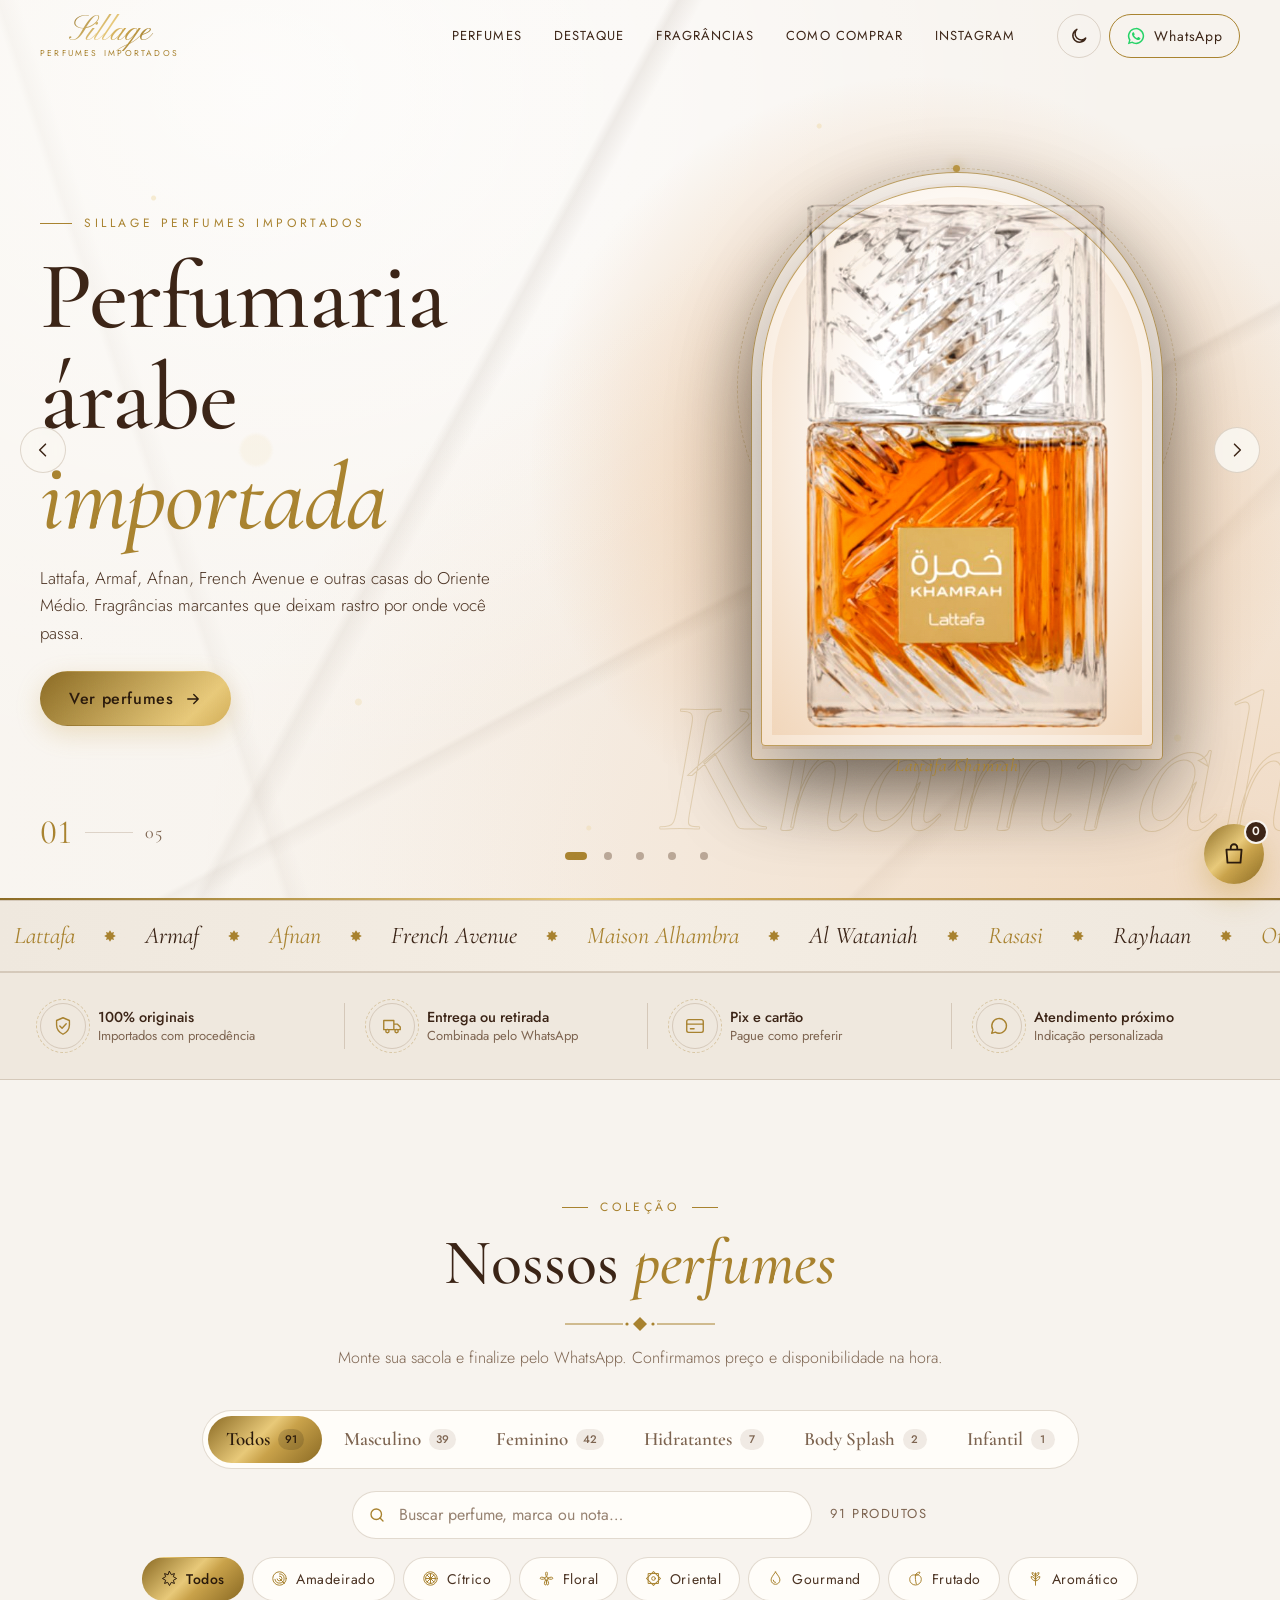
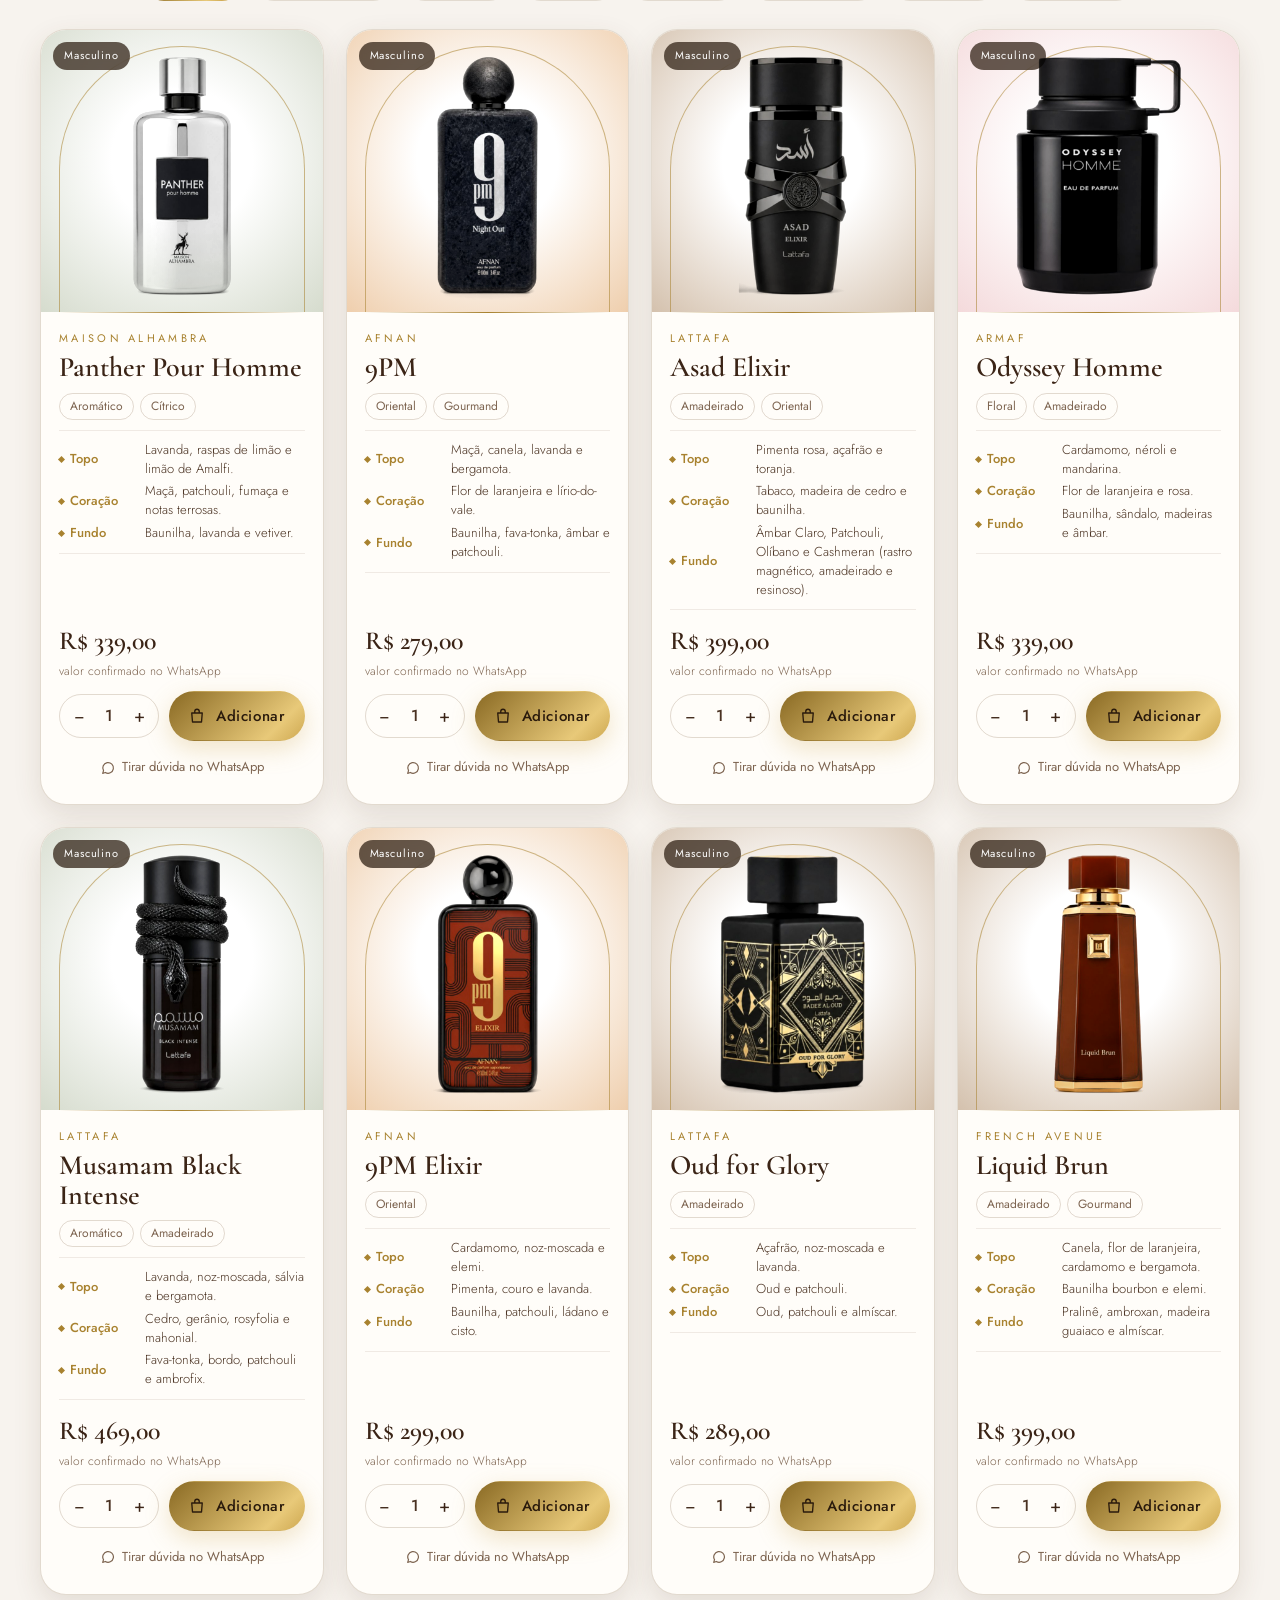
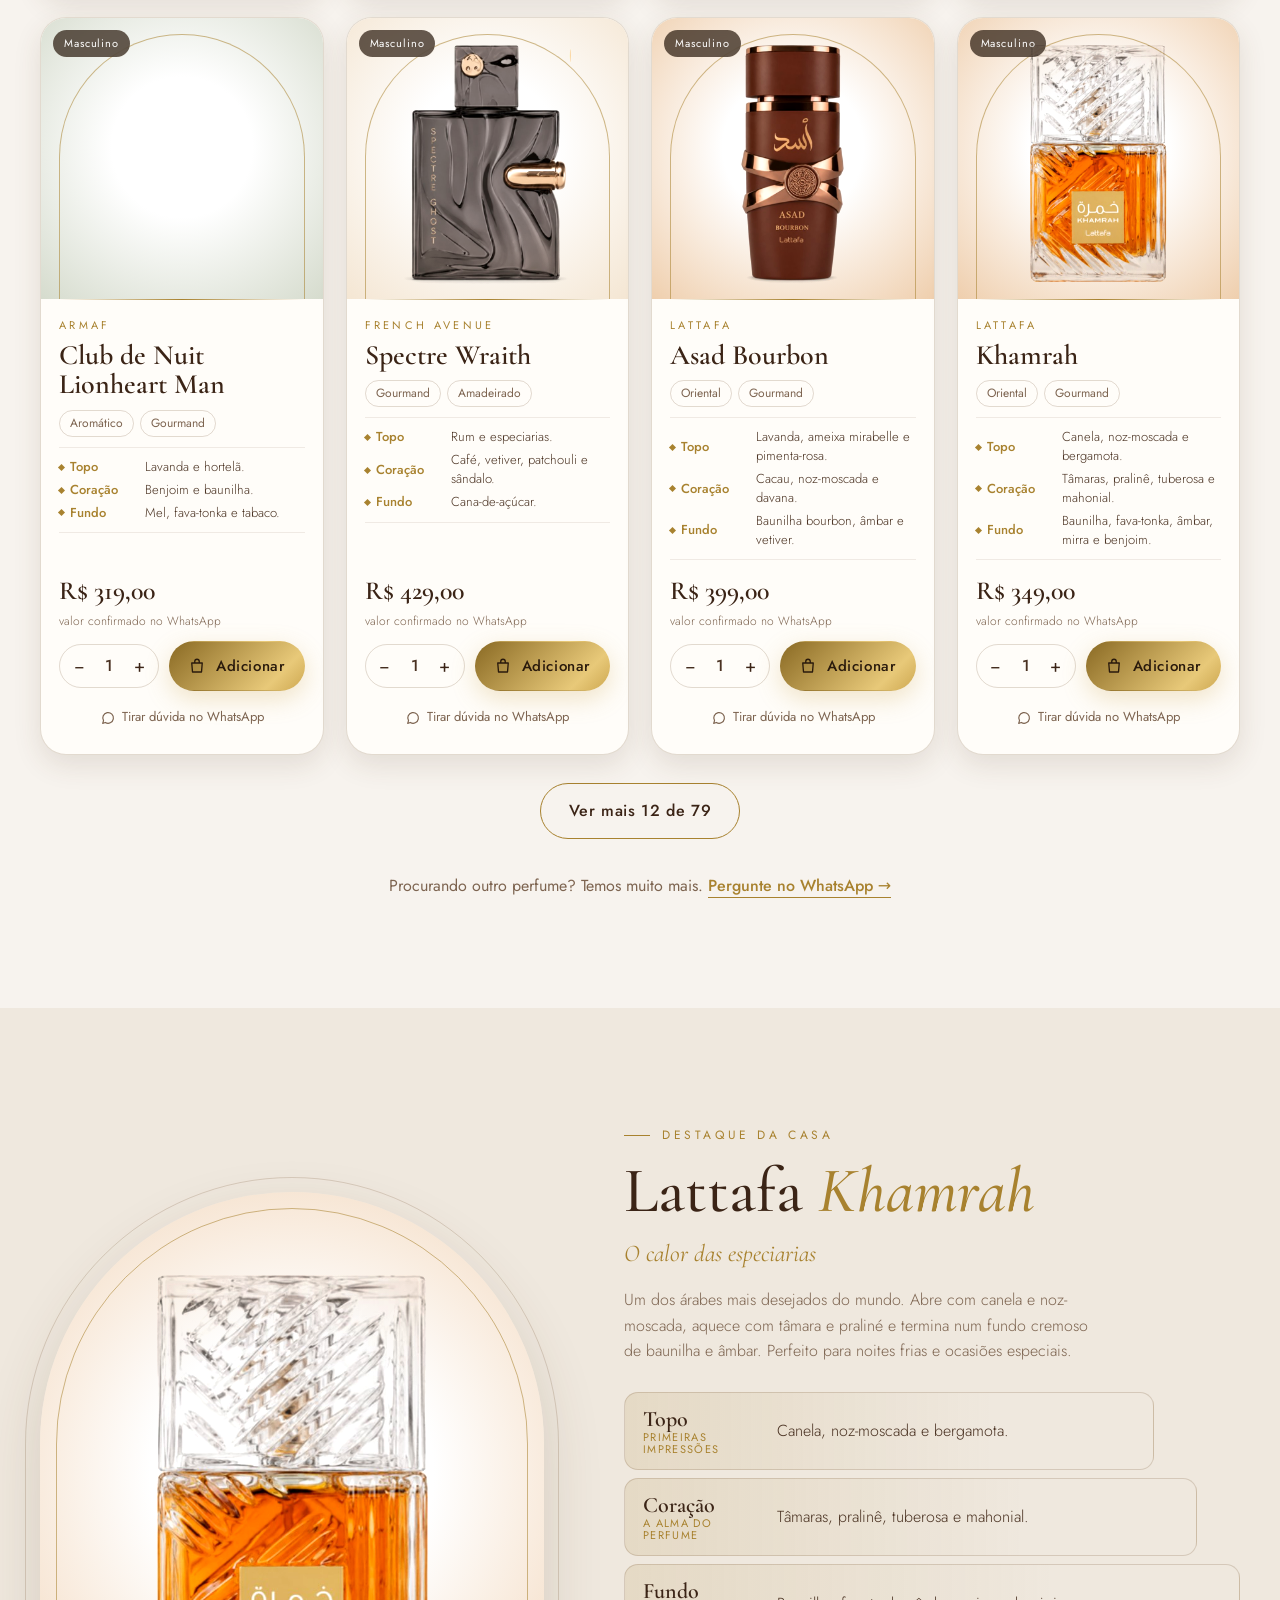
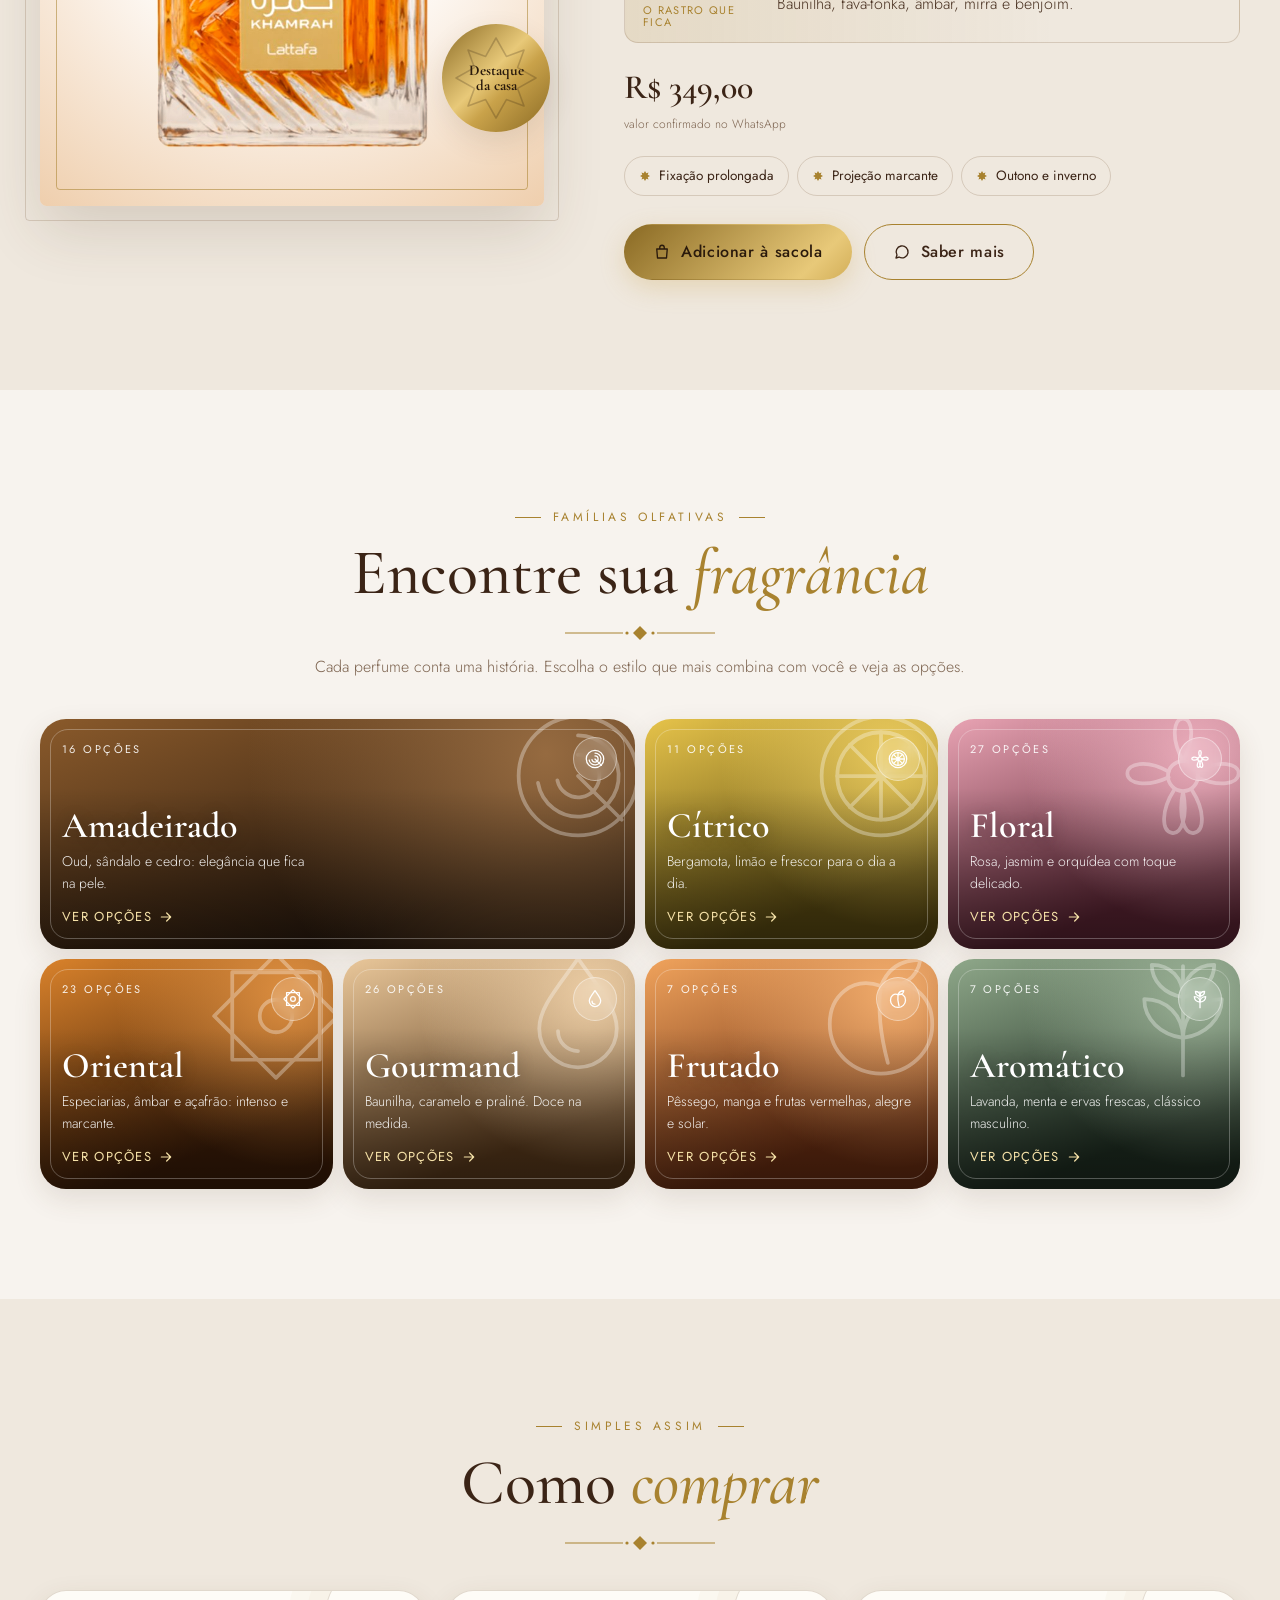
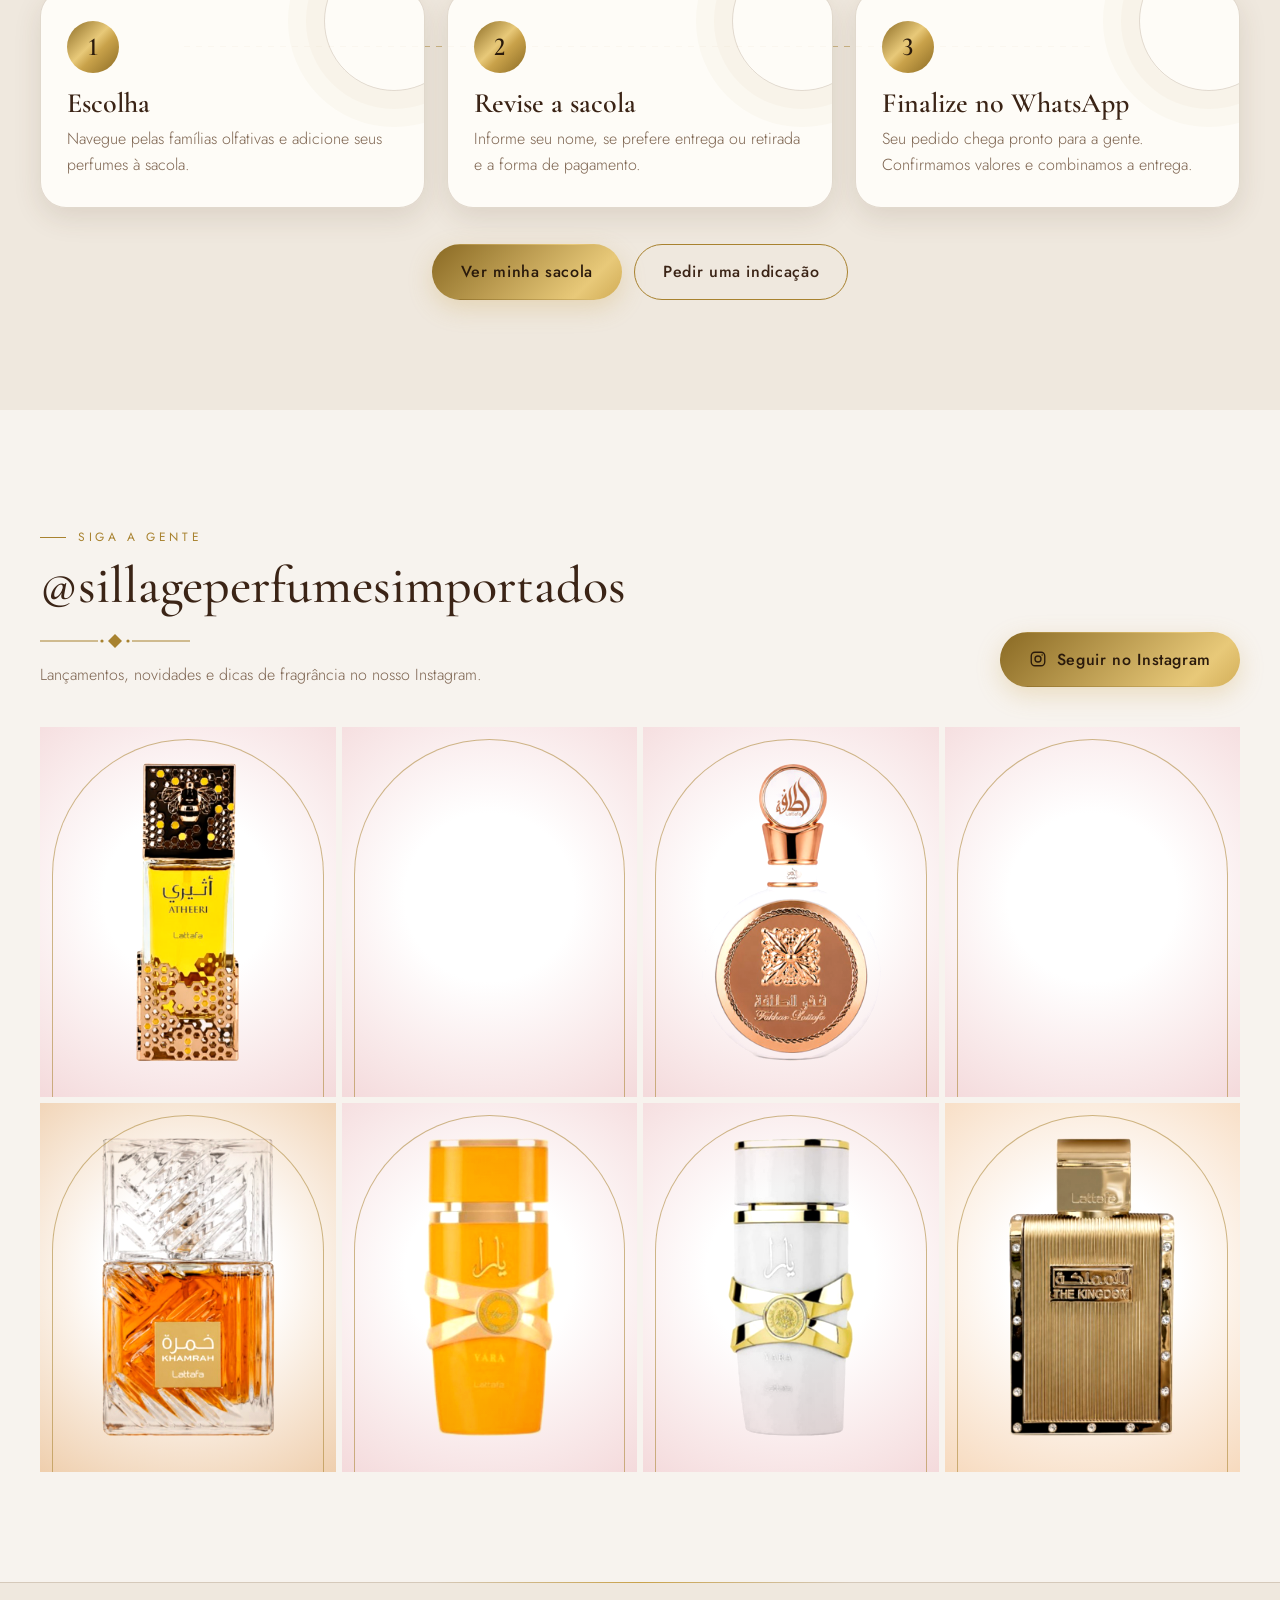
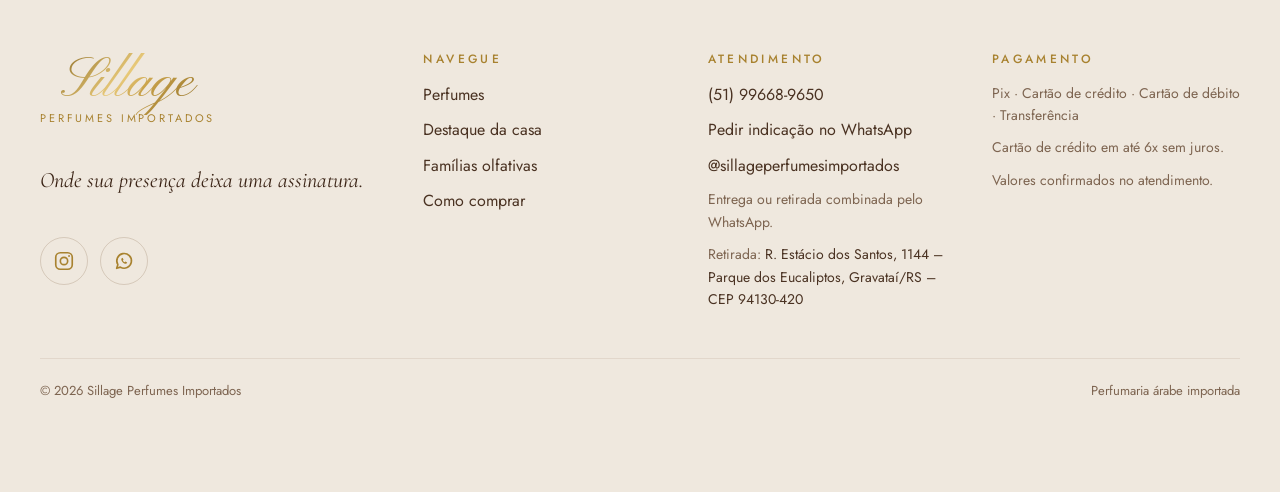
==== commit 6283c003: "Endereço de retirada na sacola, rodapé e pedido, com mapa no ponto exato" ====
--- a/index.html
+++ b/index.html
@@ -35,6 +35,14 @@
     "@type": "Store",
     "name": "Sillage Perfumes Importados",
     "telephone": "+55 51 99668-9650",
+    "address": {
+      "@type": "PostalAddress",
+      "streetAddress": "R. Estácio dos Santos, 1144 - Parque dos Eucaliptos",
+      "addressLocality": "Gravataí",
+      "addressRegion": "RS",
+      "postalCode": "94130-420",
+      "addressCountry": "BR"
+    },
     "description": "Perfumaria árabe importada: Lattafa, Armaf, Rasasi e outras marcas.",
     "paymentAccepted": "Pix, Cartão de crédito, Cartão de débito, Transferência",
     "sameAs": ["https://www.instagram.com/sillageperfumesimportados/"]
@@ -241,6 +249,7 @@
         <a href="#" data-wa="Olá, Sillage! Vim pelo site e gostaria de uma indicação de perfume ✨">Pedir indicação no WhatsApp</a>
         <a href="https://www.instagram.com/sillageperfumesimportados/" data-insta-link target="_blank" rel="noopener">@sillageperfumesimportados</a>
         <p>Entrega ou retirada combinada pelo WhatsApp.</p>
+        <p>Retirada: <a href="#" target="_blank" rel="noopener" data-pickup-map data-pickup-address></a></p>
       </div>
       <div class="footer__col">
         <h3>Pagamento</h3>
@@ -294,6 +303,16 @@
             <label><input type="radio" name="mode" value="retirada"><span>Retirada</span></label>
           </div>
         </fieldset>
+
+        <div class="pickup" data-pickup hidden>
+          <svg viewBox="0 0 24 24" aria-hidden="true"><path d="M12 21s-7-6.2-7-11.5A7 7 0 0 1 19 9.5C19 14.8 12 21 12 21z"/><circle cx="12" cy="9.5" r="2.5"/></svg>
+          <div>
+            <strong>Retire na Sillage</strong>
+            <p data-pickup-address></p>
+            <p class="pickup__note">Combinamos o dia e o horário pelo WhatsApp.</p>
+            <a class="link-gold" href="#" target="_blank" rel="noopener" data-pickup-map>Ver no mapa →</a>
+          </div>
+        </div>
 
         <div class="address" data-address-field>
           <div class="address__row">
--- a/css/style.css
+++ b/css/style.css
@@ -1099,3 +1099,16 @@
 .cep-status[data-state="error"] { color: #c0392b; }
 [data-theme="dark"] .cep-status[data-state="ok"] { color: #7fd29b; }
 [data-theme="dark"] .cep-status[data-state="error"] { color: #e0675f; }
+
+/* ---------- Endereço de retirada (sacola) ---------- */
+.pickup {
+  display: grid; grid-template-columns: 40px 1fr; gap: 12px; align-items: start;
+  padding: 16px; border-radius: 16px; border: 1px solid var(--gold);
+  background: linear-gradient(135deg, color-mix(in srgb, var(--gold) 14%, transparent), transparent 70%);
+  animation: cselect-in 0.25s var(--ease);
+}
+.pickup > svg { width: 40px; height: 40px; padding: 9px; border-radius: 50%; color: var(--on-gold); background: var(--gold-grad); }
+.pickup strong { display: block; font-family: var(--font-display); font-size: 20px; font-weight: 600; color: var(--heading); line-height: 1.2; }
+.pickup p { font-size: 14px; color: var(--text); margin-top: 4px; }
+.pickup .pickup__note { color: var(--muted); font-size: 13px; }
+.pickup a { display: inline-block; margin-top: 8px; font-size: 14px; }
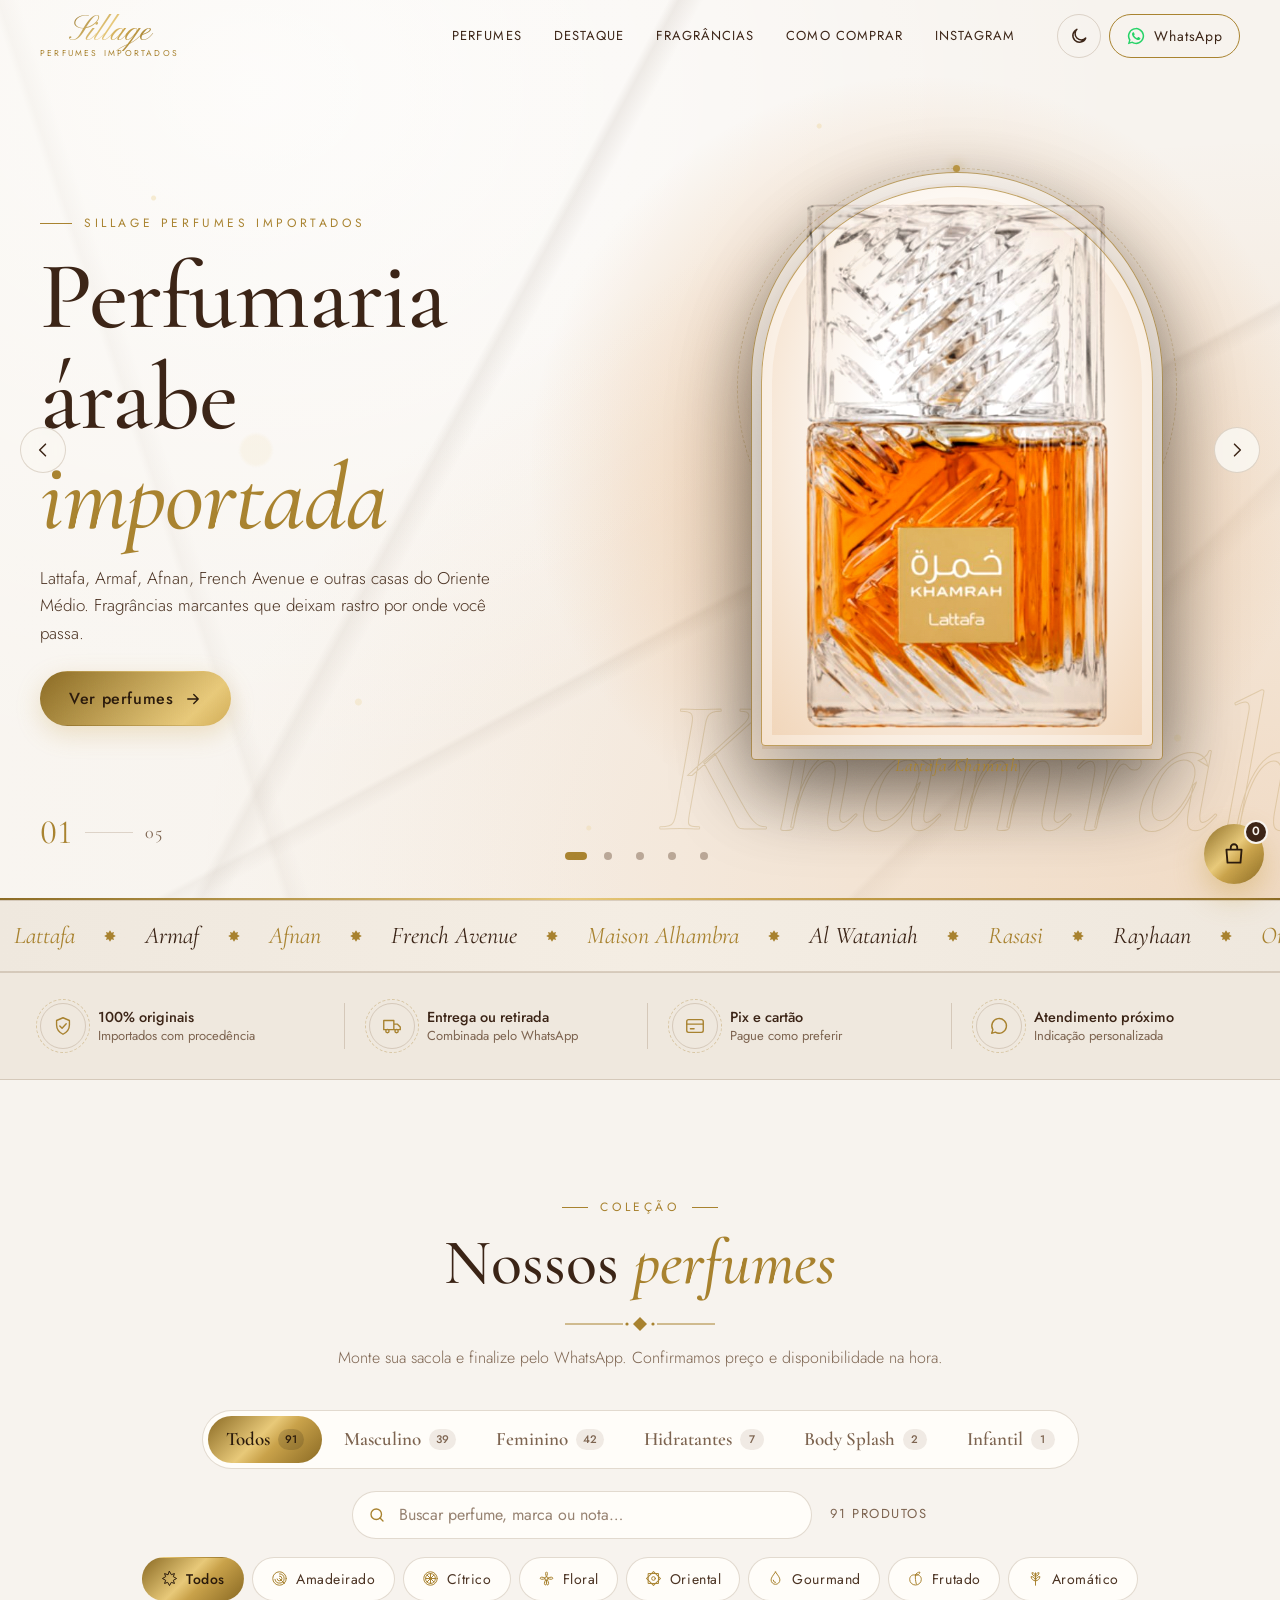
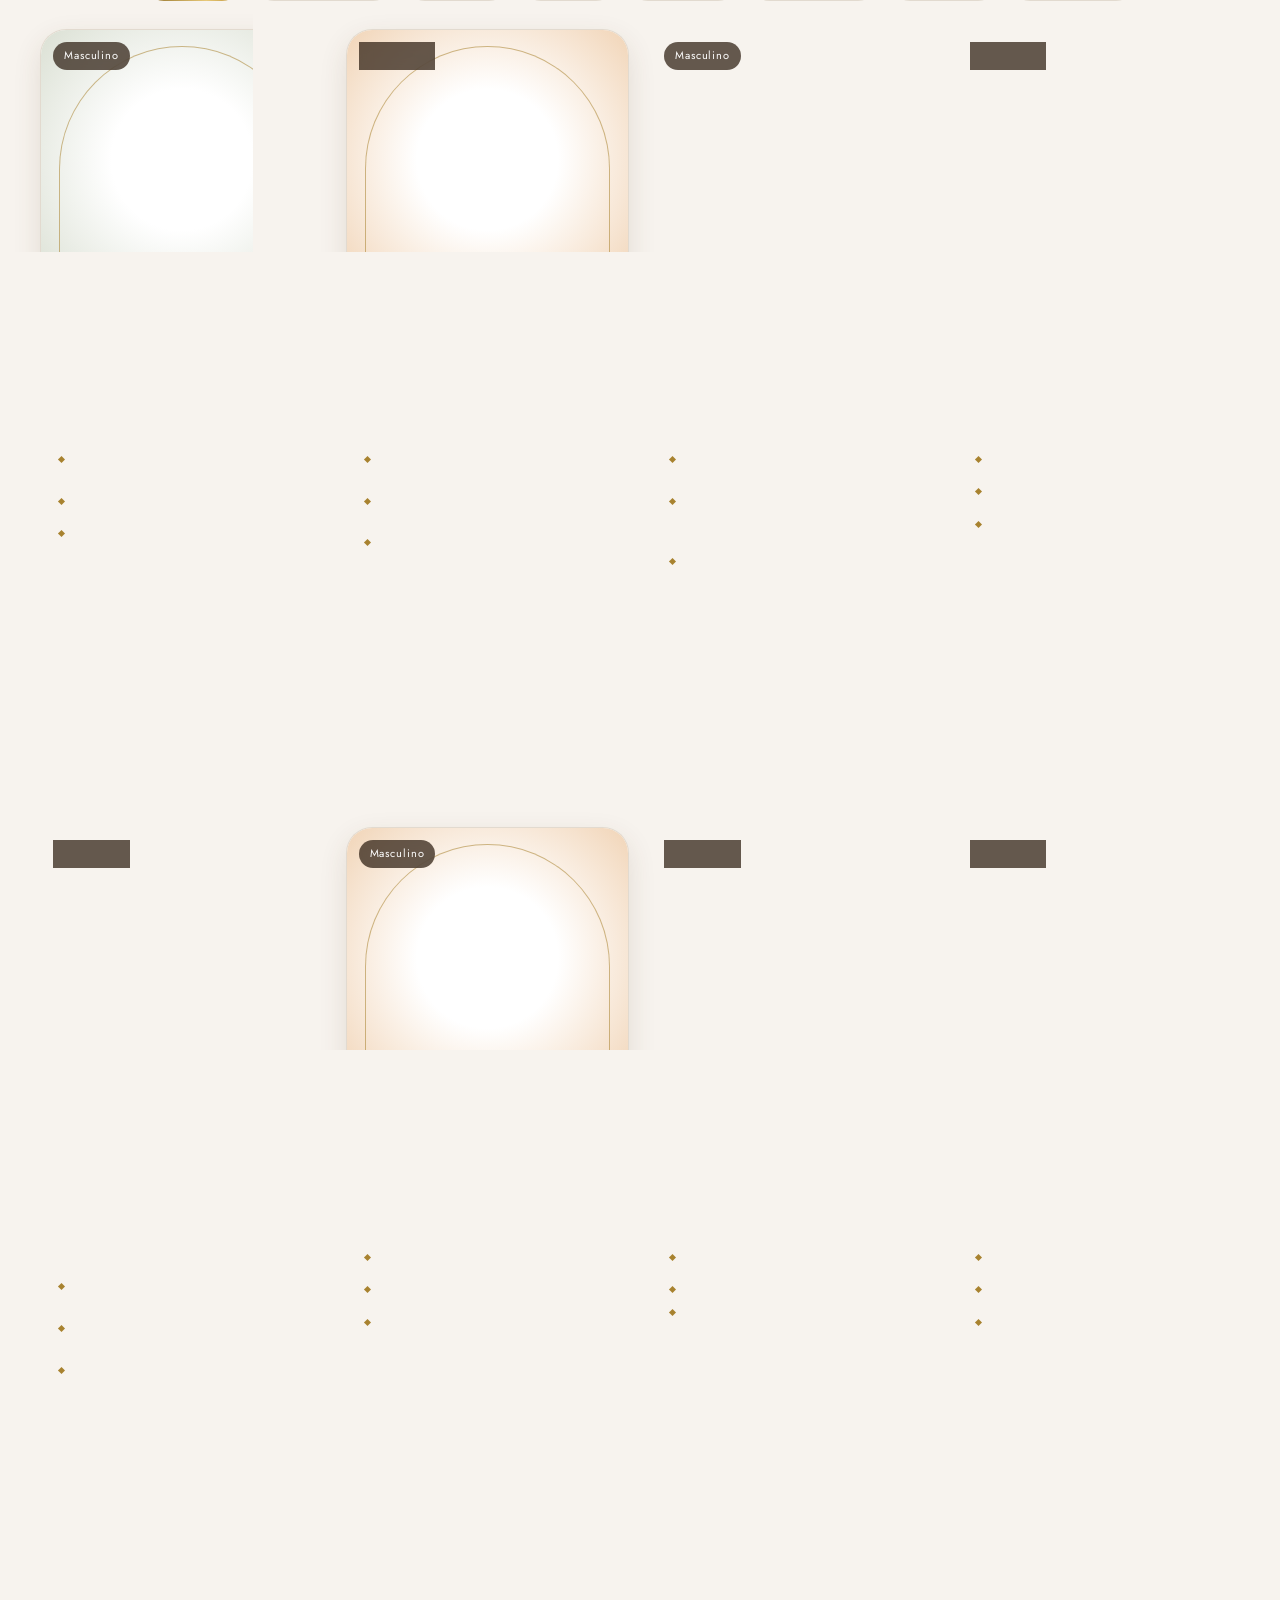
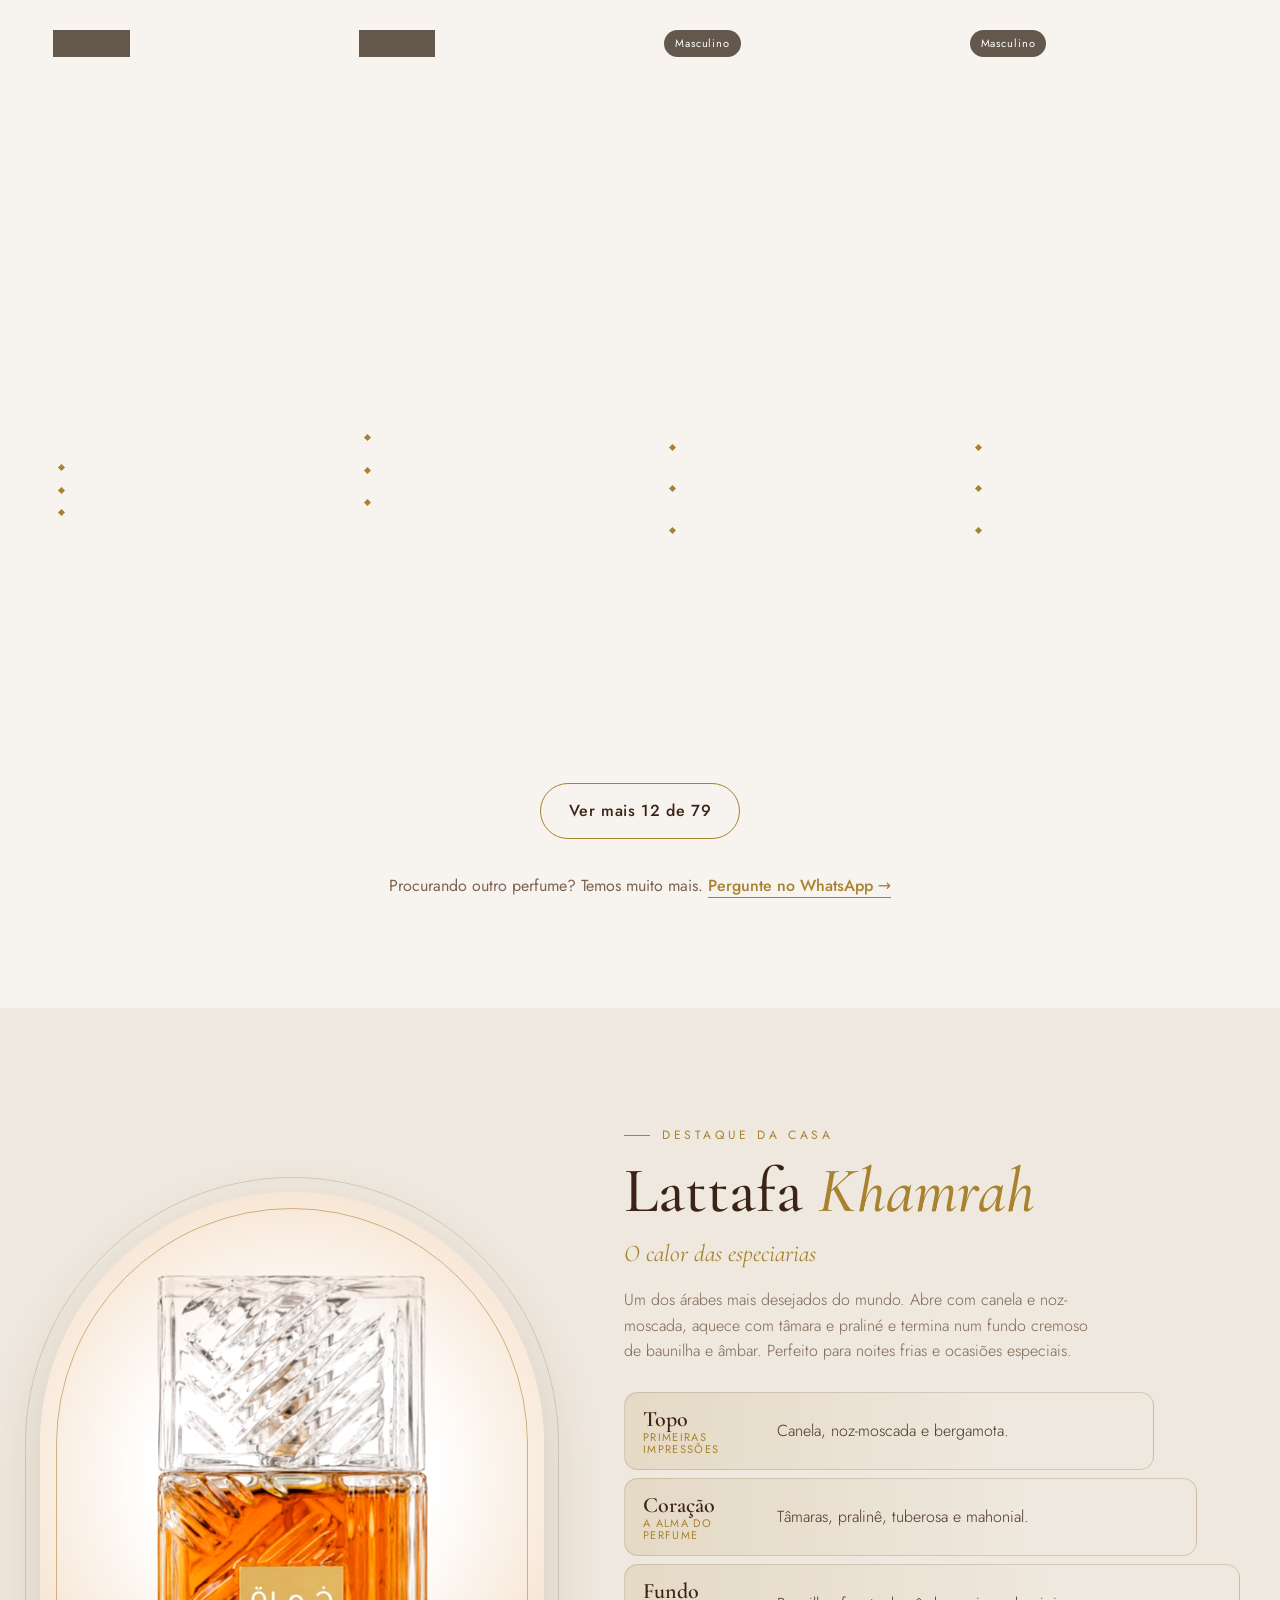
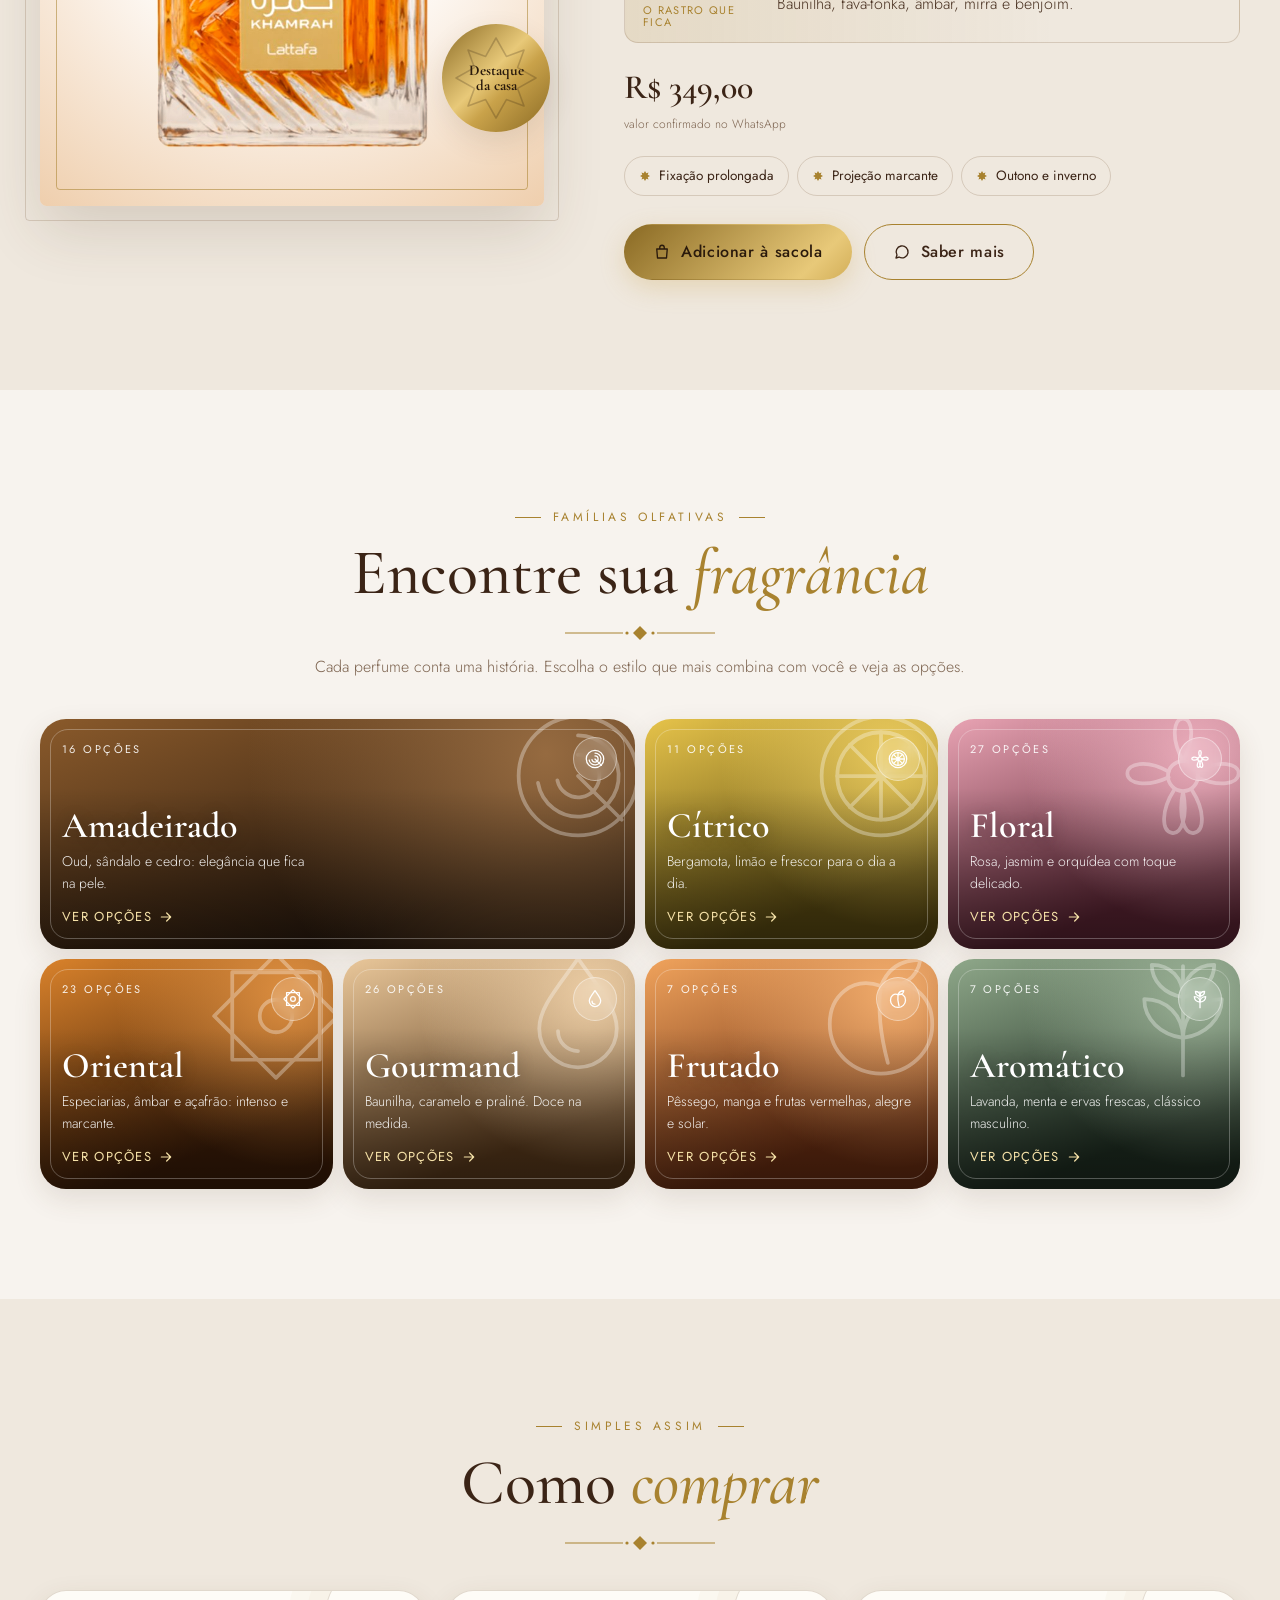
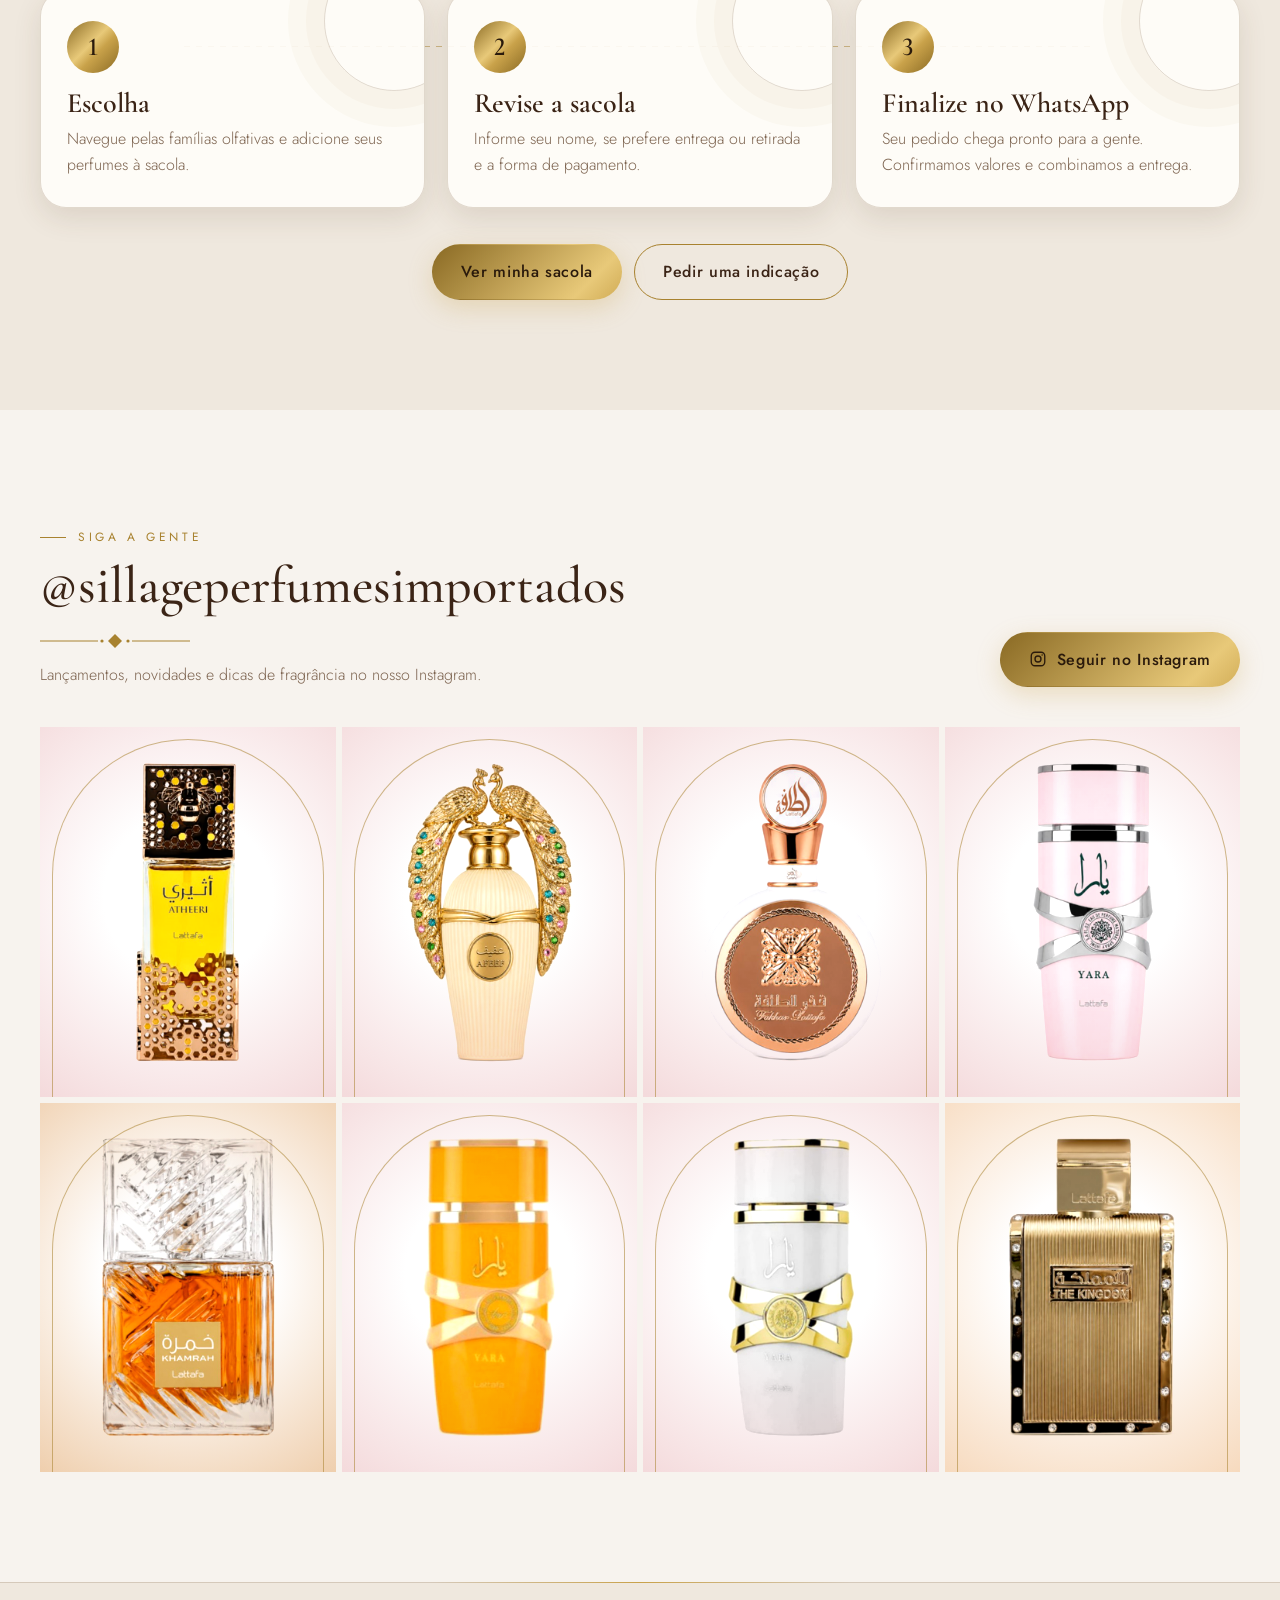
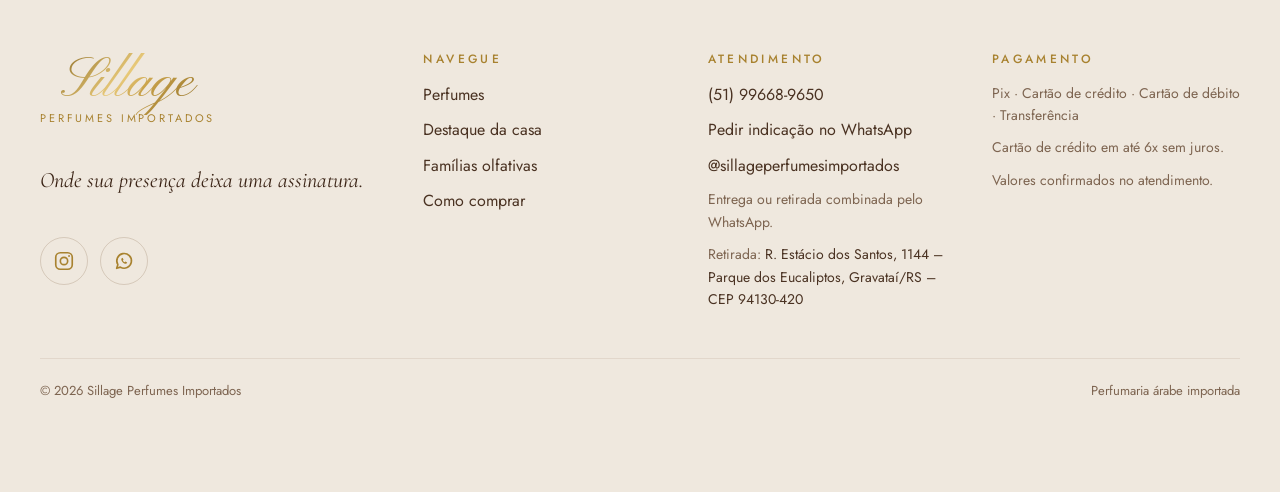
==== commit 5747a44a: "Checkout: campo Vendedor (Mônica, Suelen, Felipe) incluído na mensagem do WhatsApp Dropdown obrigató" ====
--- a/index.html
+++ b/index.html
@@ -344,6 +344,11 @@
         </label>
 
         <label class="field">
+          <span>Vendedor</span>
+          <select name="seller" required data-seller-select></select>
+        </label>
+
+        <label class="field">
           <span>Observações <small>(opcional)</small></span>
           <textarea name="notes" rows="2" placeholder="Ex.: é para presente, quero embalagem…"></textarea>
         </label>
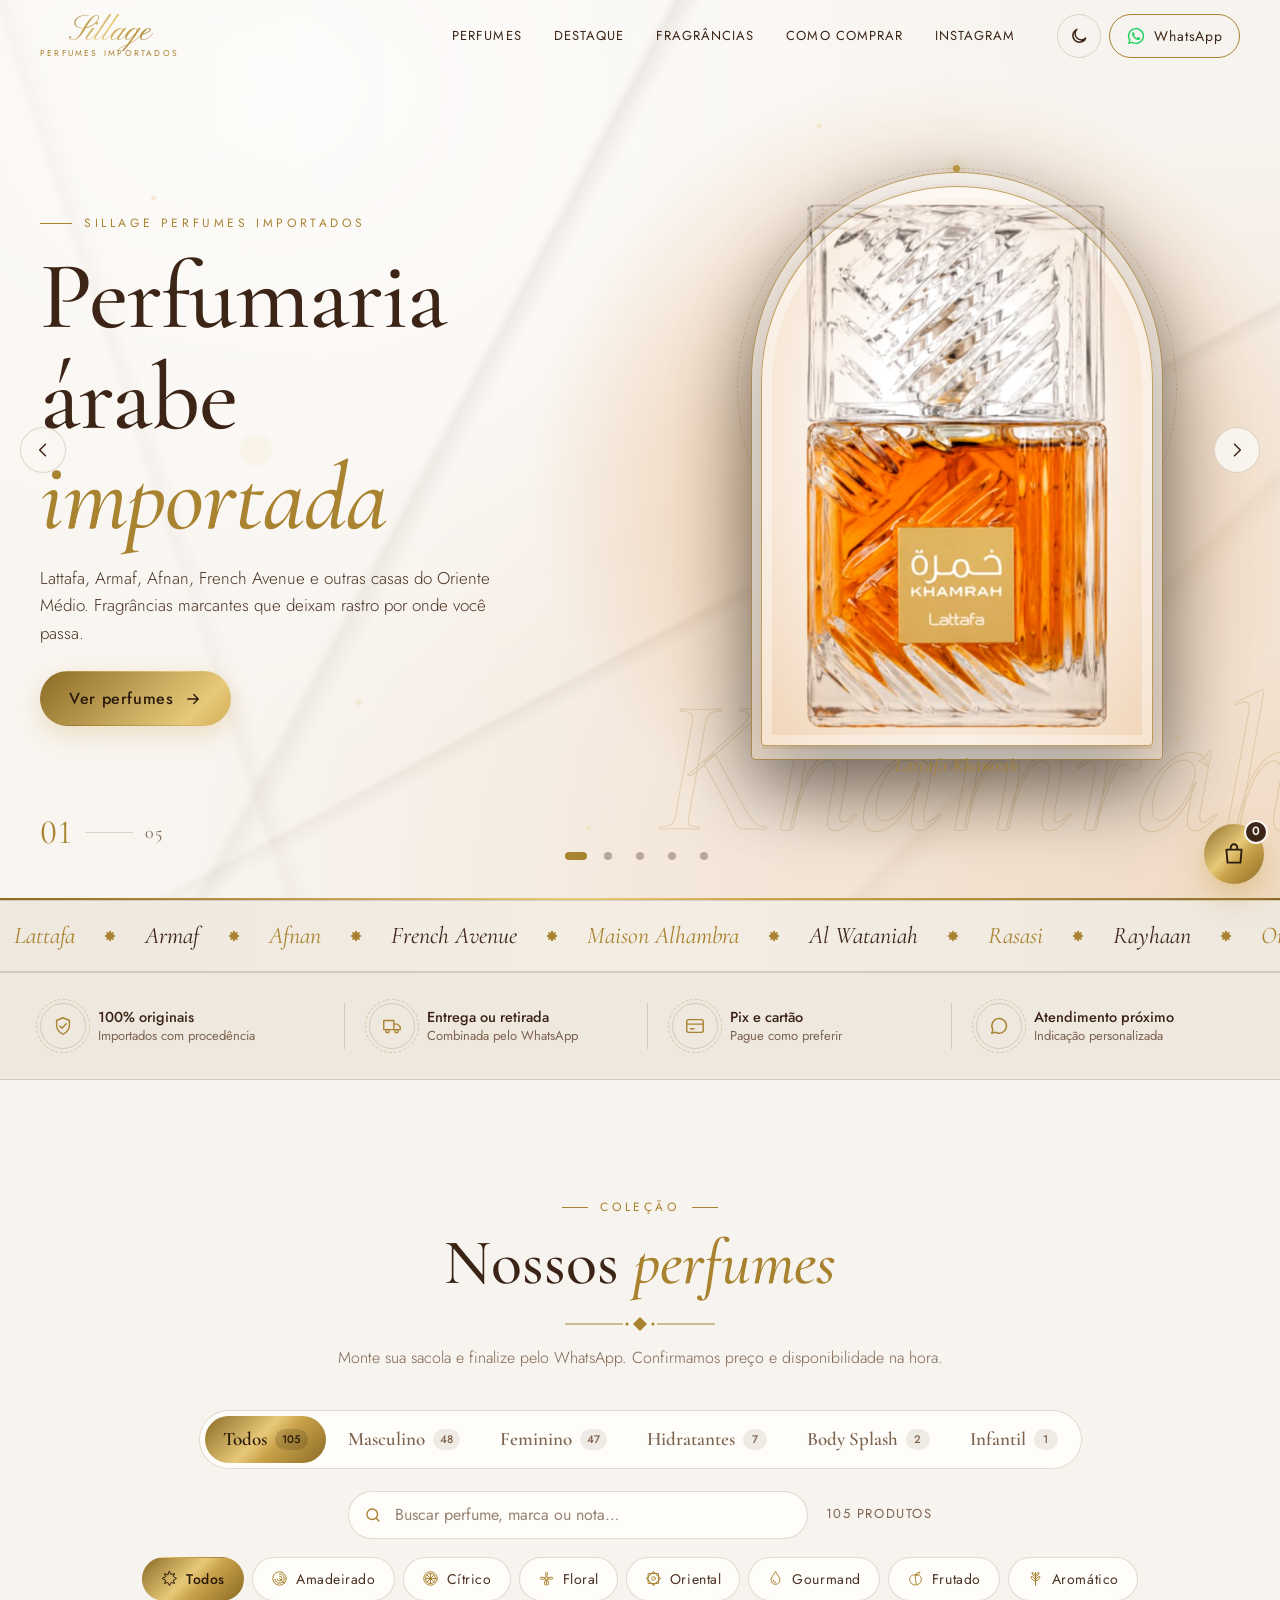
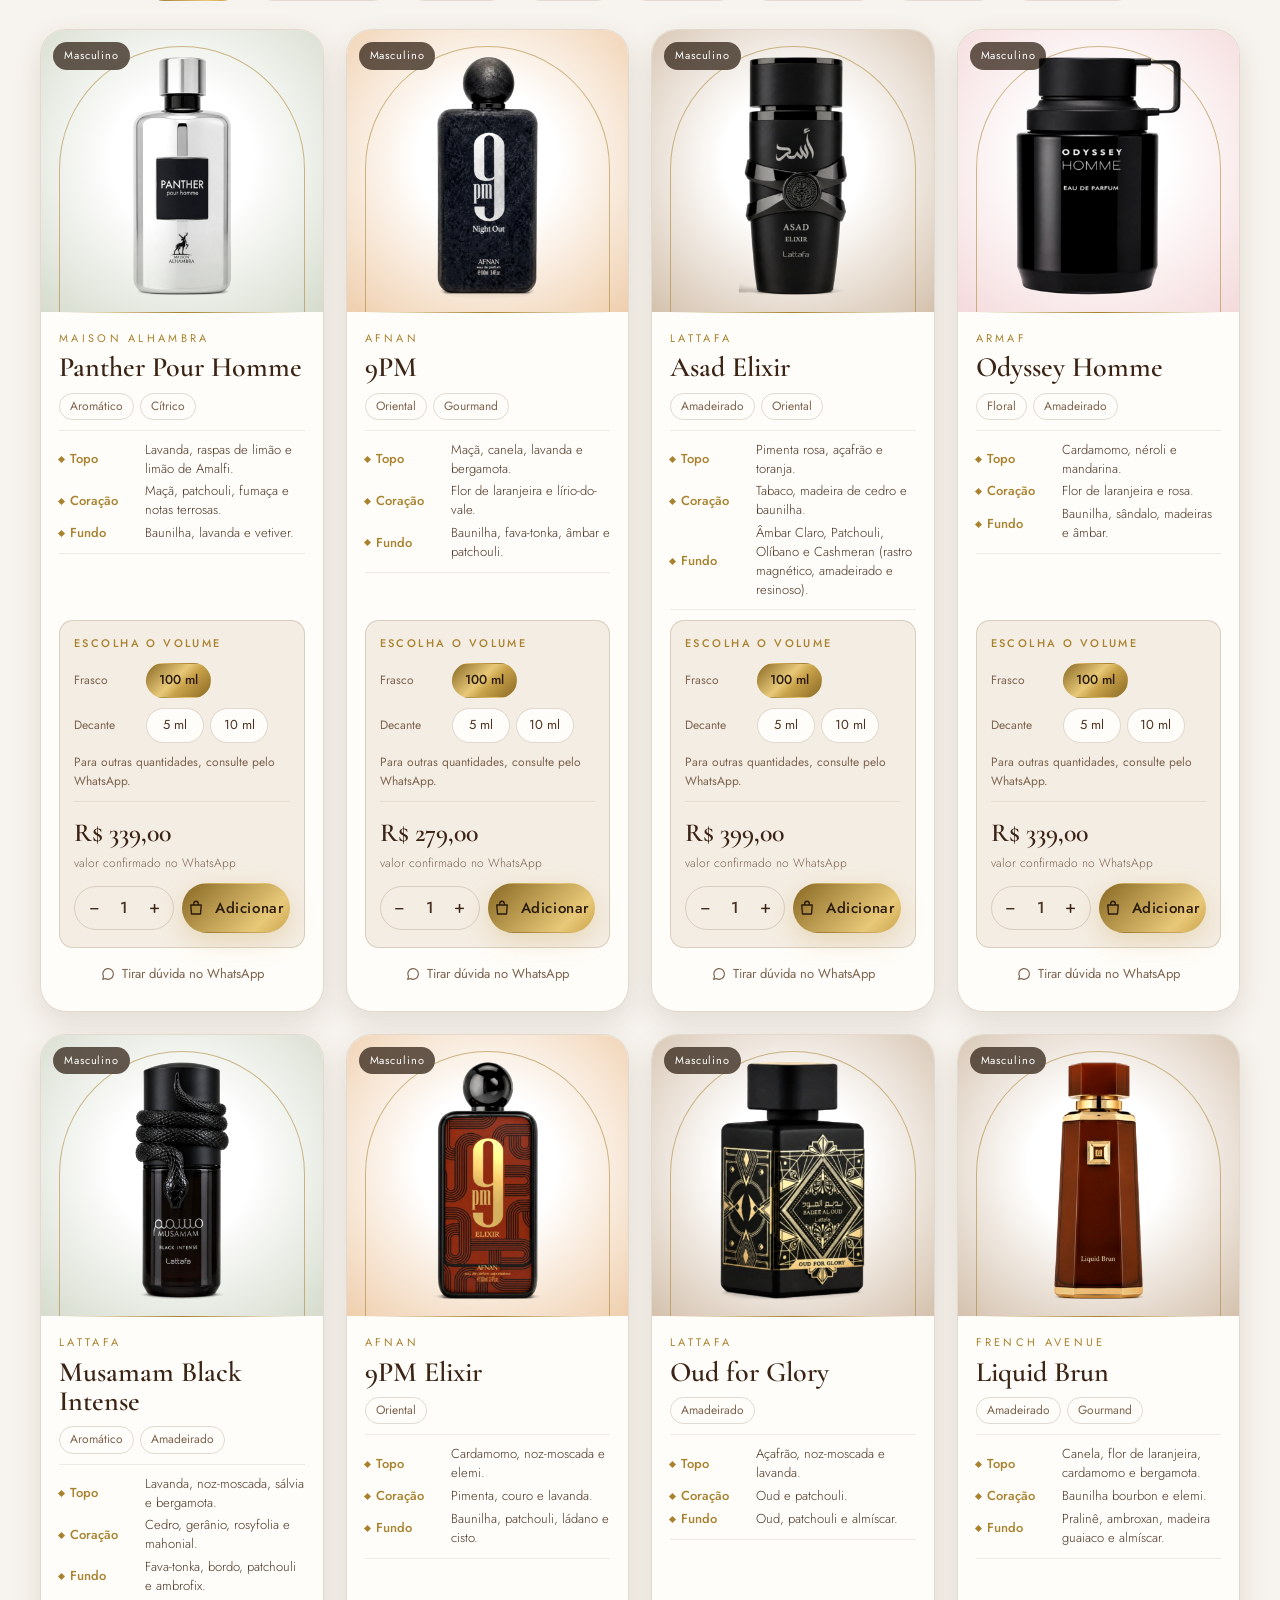
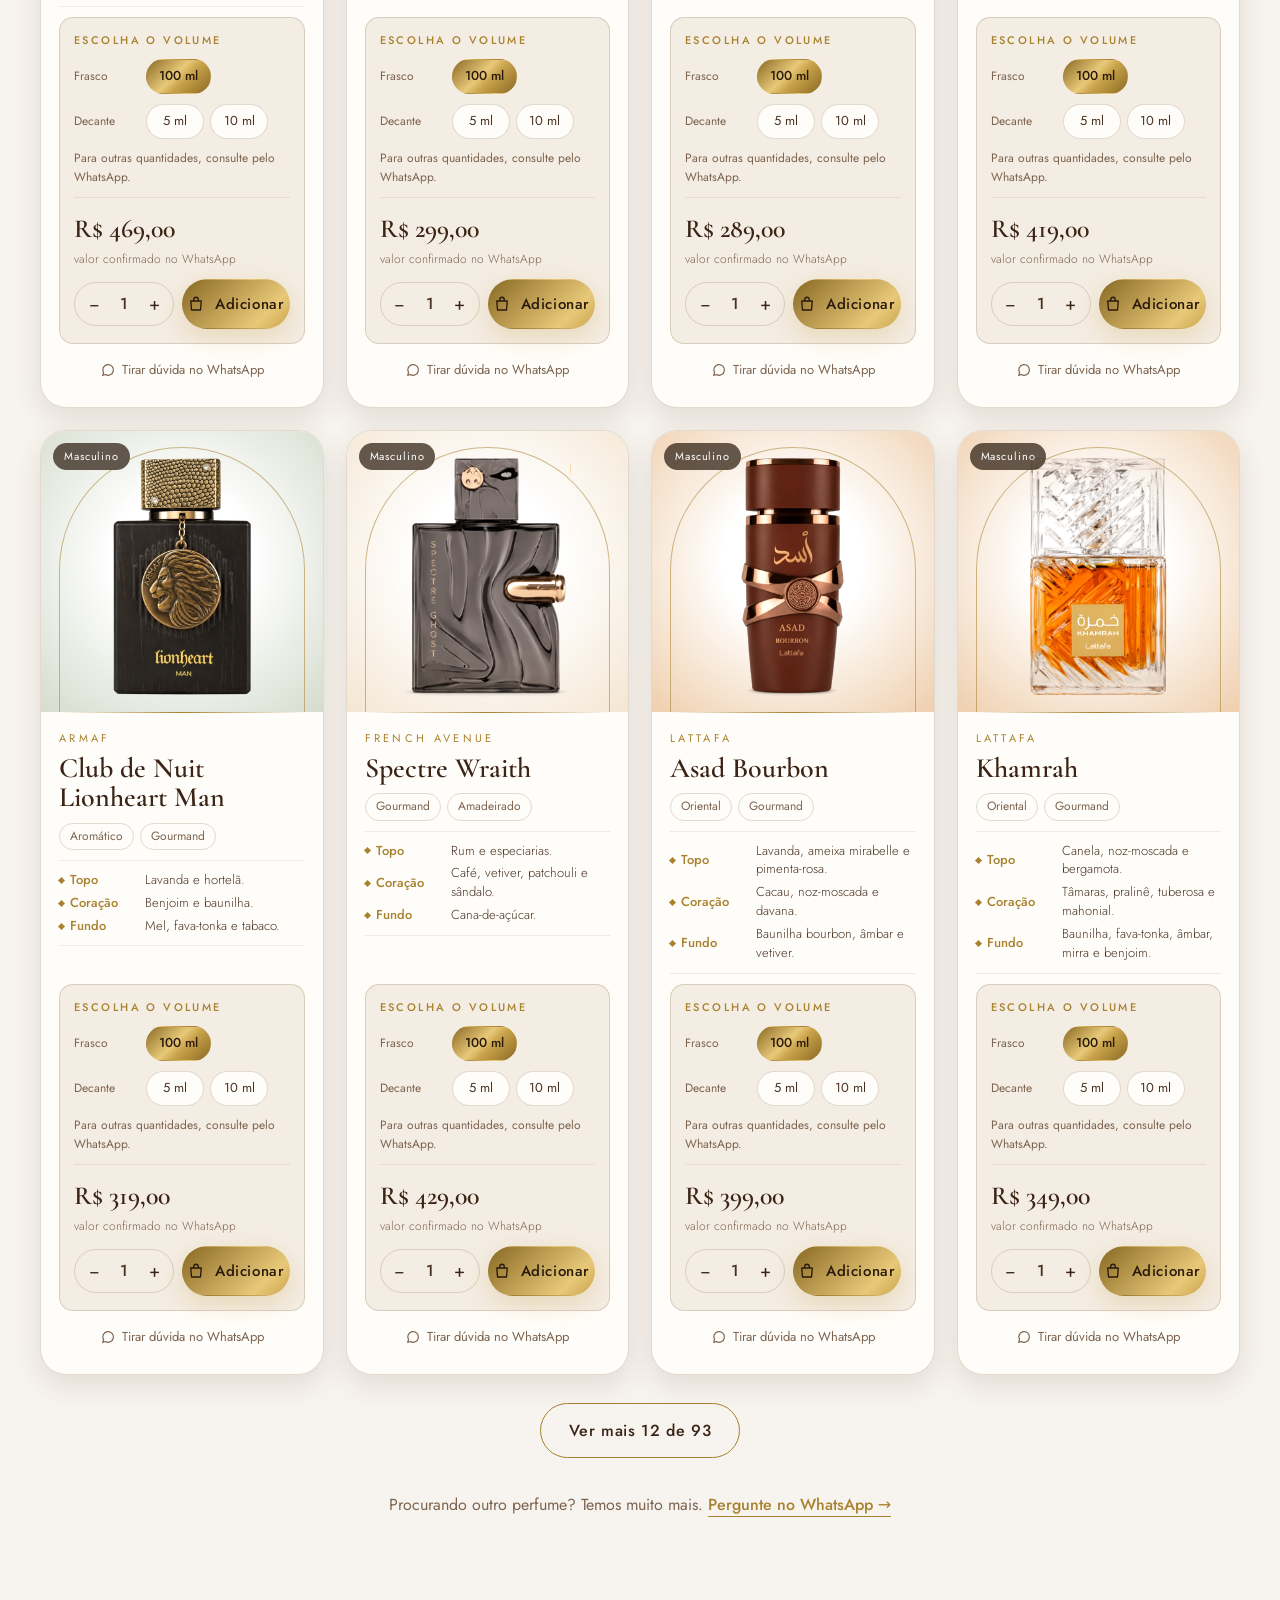
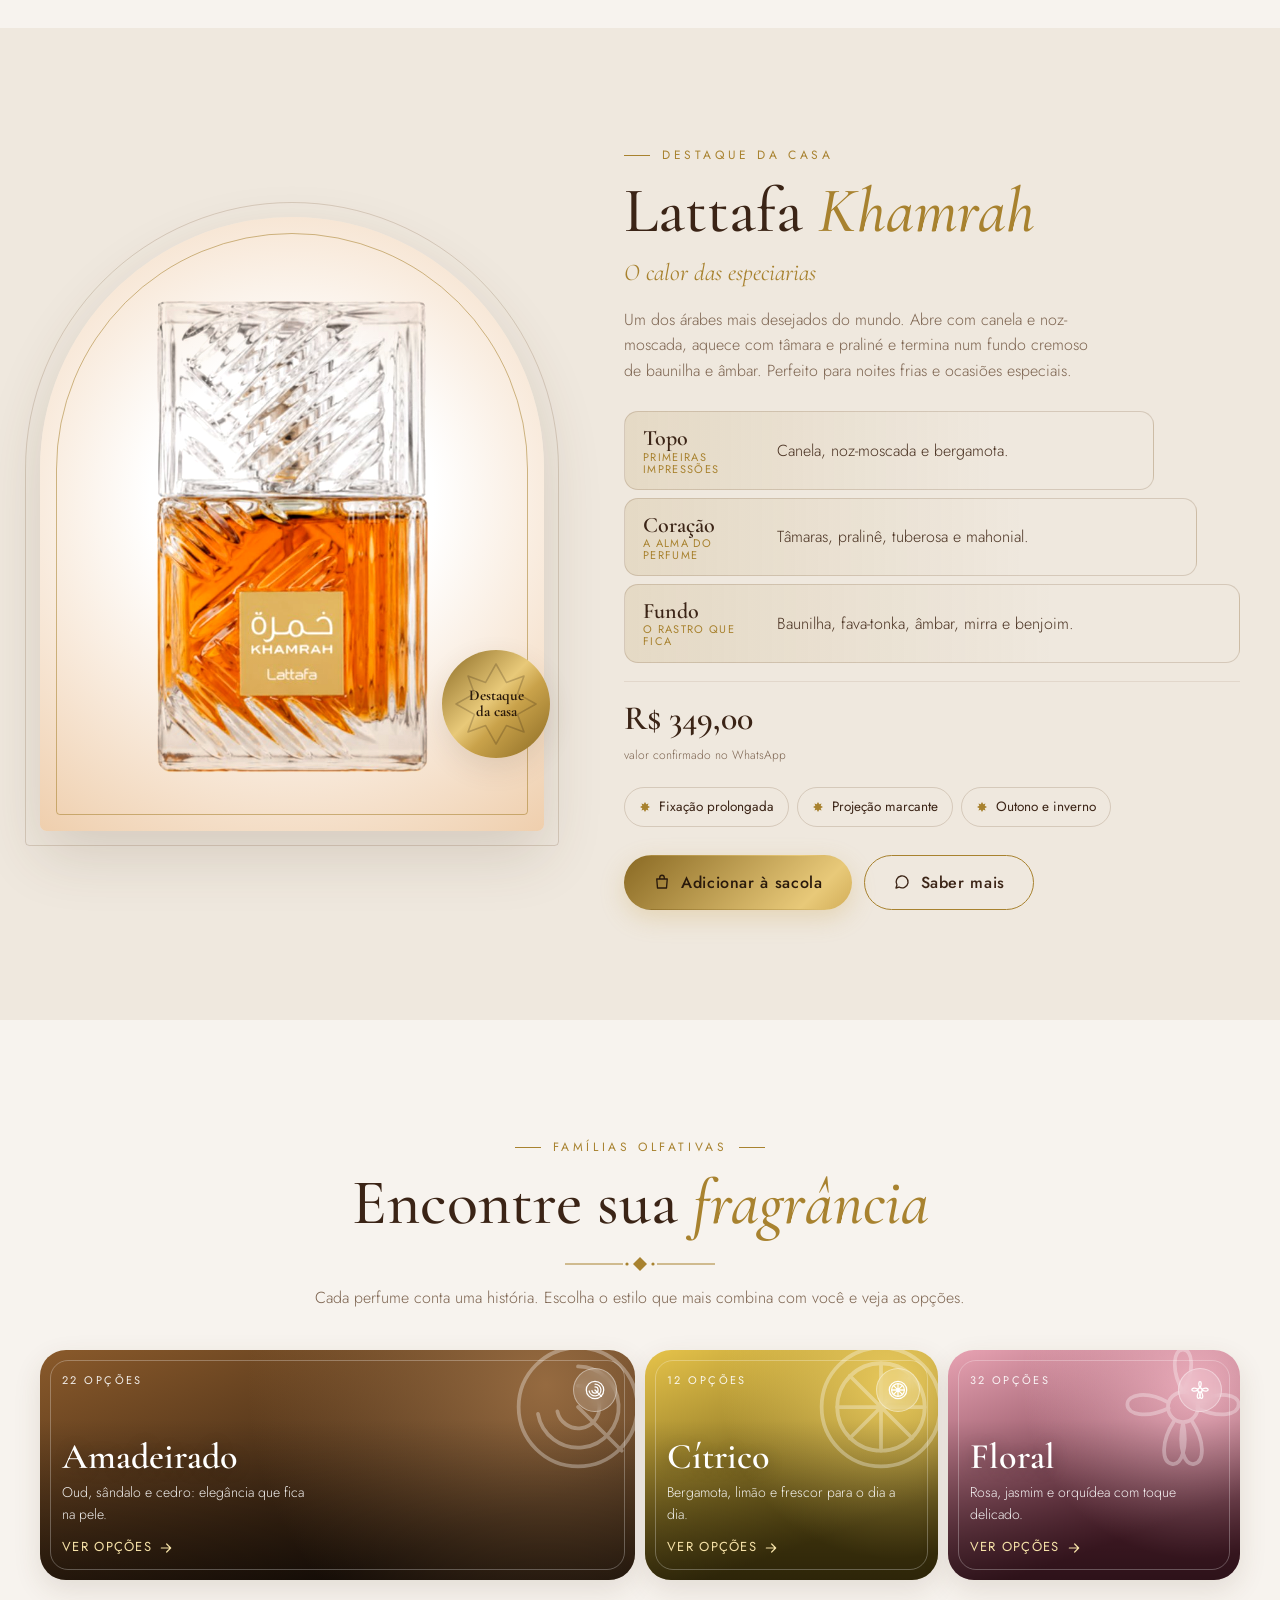
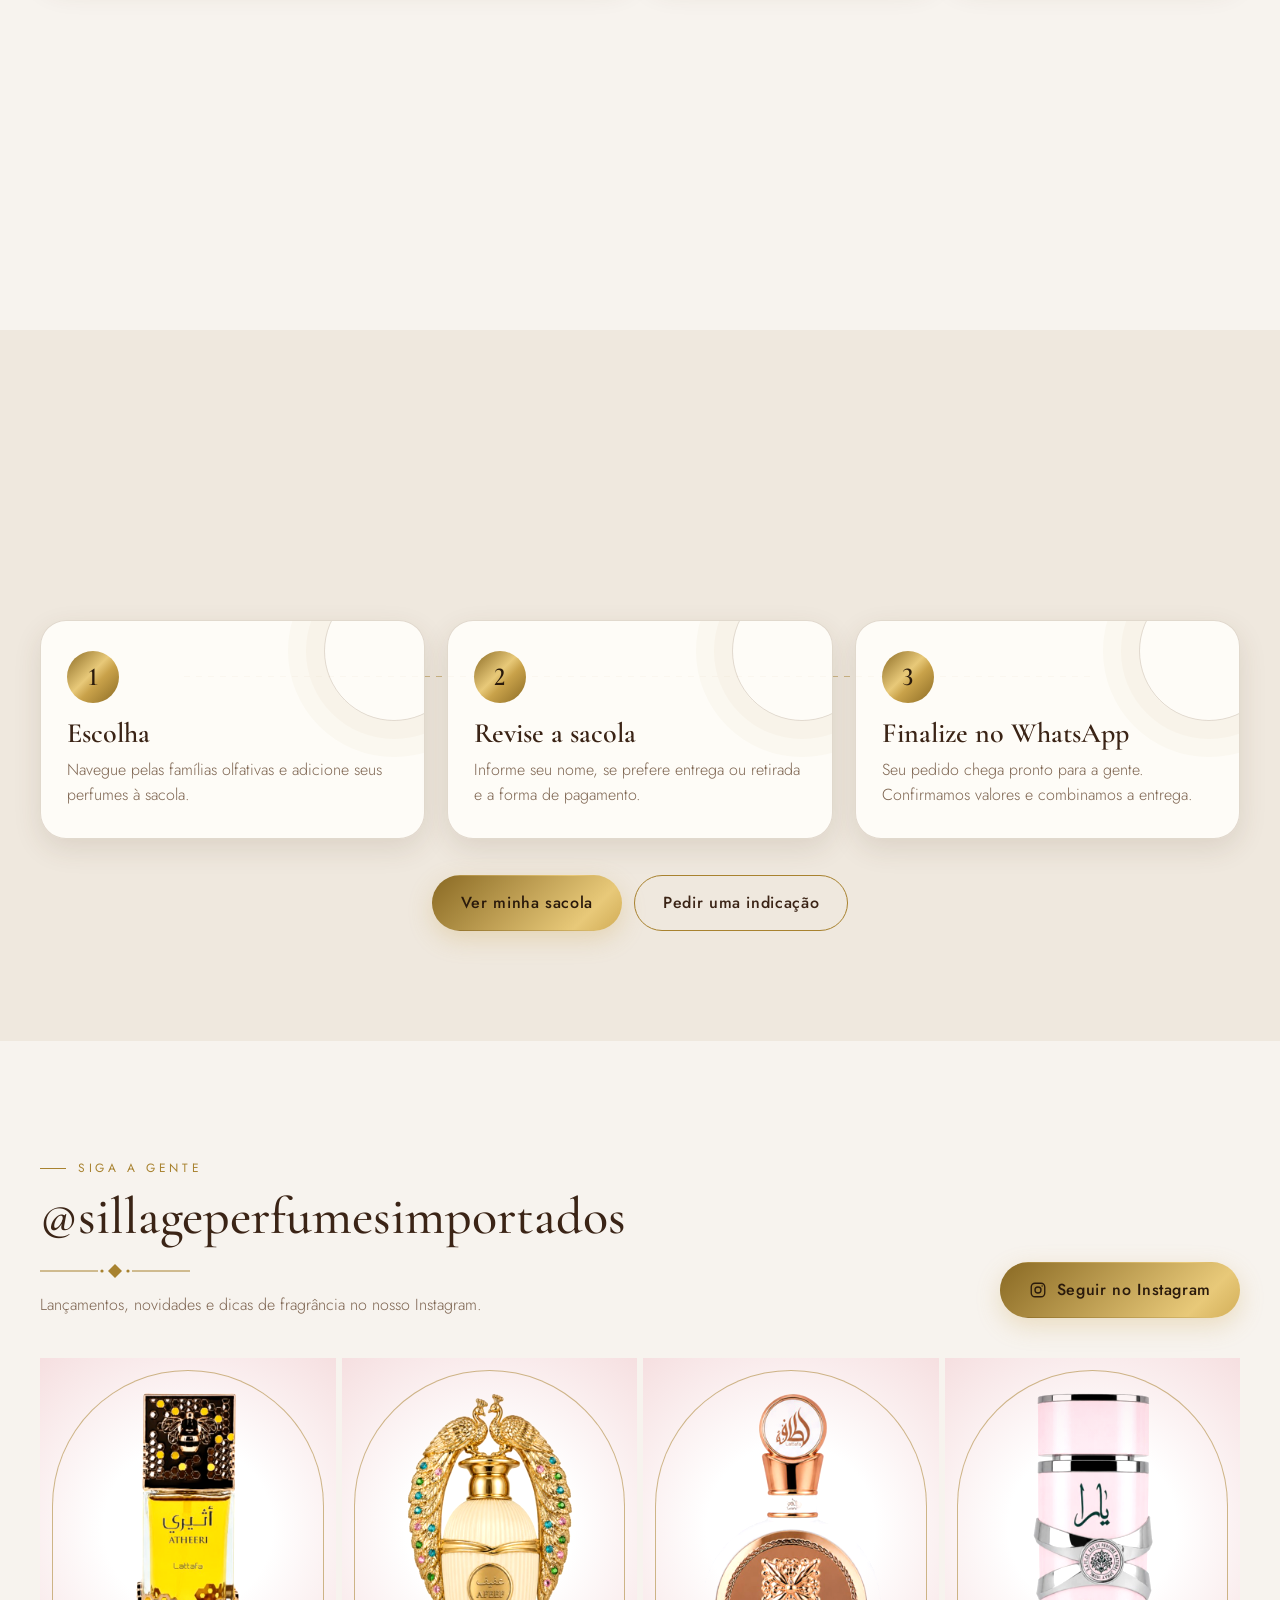
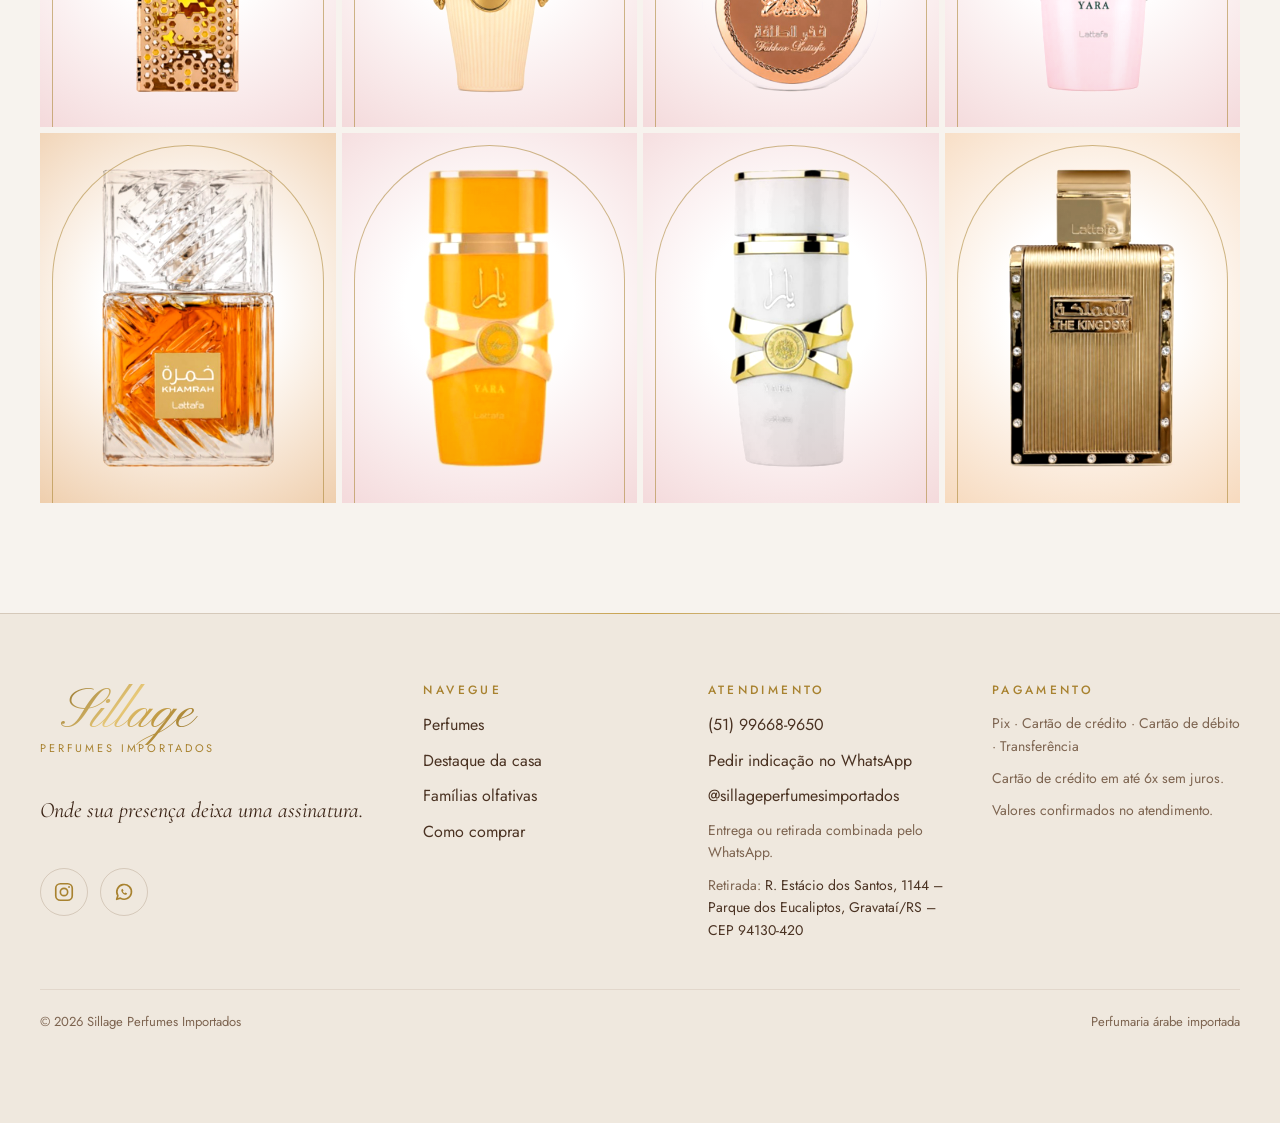
==== commit 973e9ee4: "Painel admin: produtos no D1, editados em /admin O dono da loja passa a cadastrar, editar preço, mar" ====
--- a/index.html
+++ b/index.html
@@ -28,6 +28,8 @@
   <link rel="preconnect" href="https://fonts.gstatic.com" crossorigin>
   <link href="https://fonts.googleapis.com/css2?family=Cormorant+Garamond:ital,wght@0,500;0,600;0,700;1,500&family=Jost:wght@300;400;500;600&family=Pinyon+Script&display=swap" rel="stylesheet">
   <link rel="stylesheet" href="css/style.css">
+  <!-- Catálogo vindo do painel: começa a baixar junto com o CSS (lido pelo js/main.js). -->
+  <link rel="preload" href="/api/products" as="fetch" crossorigin>
 
   <script type="application/ld+json">
   {
--- a/css/style.css
+++ b/css/style.css
@@ -496,10 +496,24 @@
 .notes dt { color: var(--gold); font-weight: 500; }
 .notes dd { margin: 0; color: var(--text); font-weight: 300; }
 .product__size { font-size: 13px; color: var(--muted); }
+/* Bloco de compra: volume, preço e botão, separado das informações do perfume. */
+.product__purchase {
+  margin-top: auto; display: flex; flex-direction: column; gap: 10px;
+  padding: 14px; border-radius: 14px; background: var(--surface-2); border: 1px solid var(--line);
+}
+.product__purchase-title { font-size: 11px; letter-spacing: 0.22em; text-transform: uppercase; color: var(--gold); font-weight: 500; }
+.size-group { display: grid; grid-template-columns: 64px 1fr; align-items: center; gap: 8px; }
+.size-group__label { font-size: 12px; color: var(--muted); }
 .product__options { display: flex; gap: 6px; flex-wrap: wrap; }
-.size { min-height: 36px; padding: 6px 12px; border-radius: 999px; border: 1px solid var(--line); background: transparent; font-size: 13px; }
-.size[aria-pressed="true"] { border-color: var(--gold); color: var(--gold); }
-.product__price { font-family: var(--font-display); font-size: 26px; font-weight: 600; color: var(--heading); margin-top: auto; }
+.size {
+  min-height: 34px; min-width: 58px; padding: 6px 12px; border-radius: 999px; border: 1px solid var(--line);
+  background: var(--surface); color: var(--text); font-size: 13px; cursor: pointer;
+  transition: background 0.2s, border-color 0.2s, color 0.2s;
+}
+.size:hover { border-color: var(--gold); }
+.size[aria-pressed="true"] { background: var(--gold-grad); border-color: transparent; color: var(--on-gold); font-weight: 500; }
+.product__decant-note { font-size: 12px; color: var(--muted); }
+.product__price { font-family: var(--font-display); font-size: 26px; font-weight: 600; color: var(--heading); padding-top: 10px; border-top: 1px solid var(--line-soft); }
 .product__price small { display: block; font-family: var(--font-body); font-size: 12px; font-weight: 300; color: var(--muted); }
 .product__buy { display: flex; gap: 10px; align-items: center; }
 .product__buy .btn { flex: 1; min-height: 44px; padding-inline: 14px; }
@@ -1112,3 +1126,6 @@
 .pickup p { font-size: 14px; color: var(--text); margin-top: 4px; }
 .pickup .pickup__note { color: var(--muted); font-size: 13px; }
 .pickup a { display: inline-block; margin-top: 8px; font-size: 14px; }
+.product__purchase > .product__price:first-child { padding-top: 0; border-top: 0; }
+.product__purchase .product__buy { gap: 8px; min-width: 0; }
+.product__purchase .product__buy .btn { min-width: 0; padding-inline: 10px; }
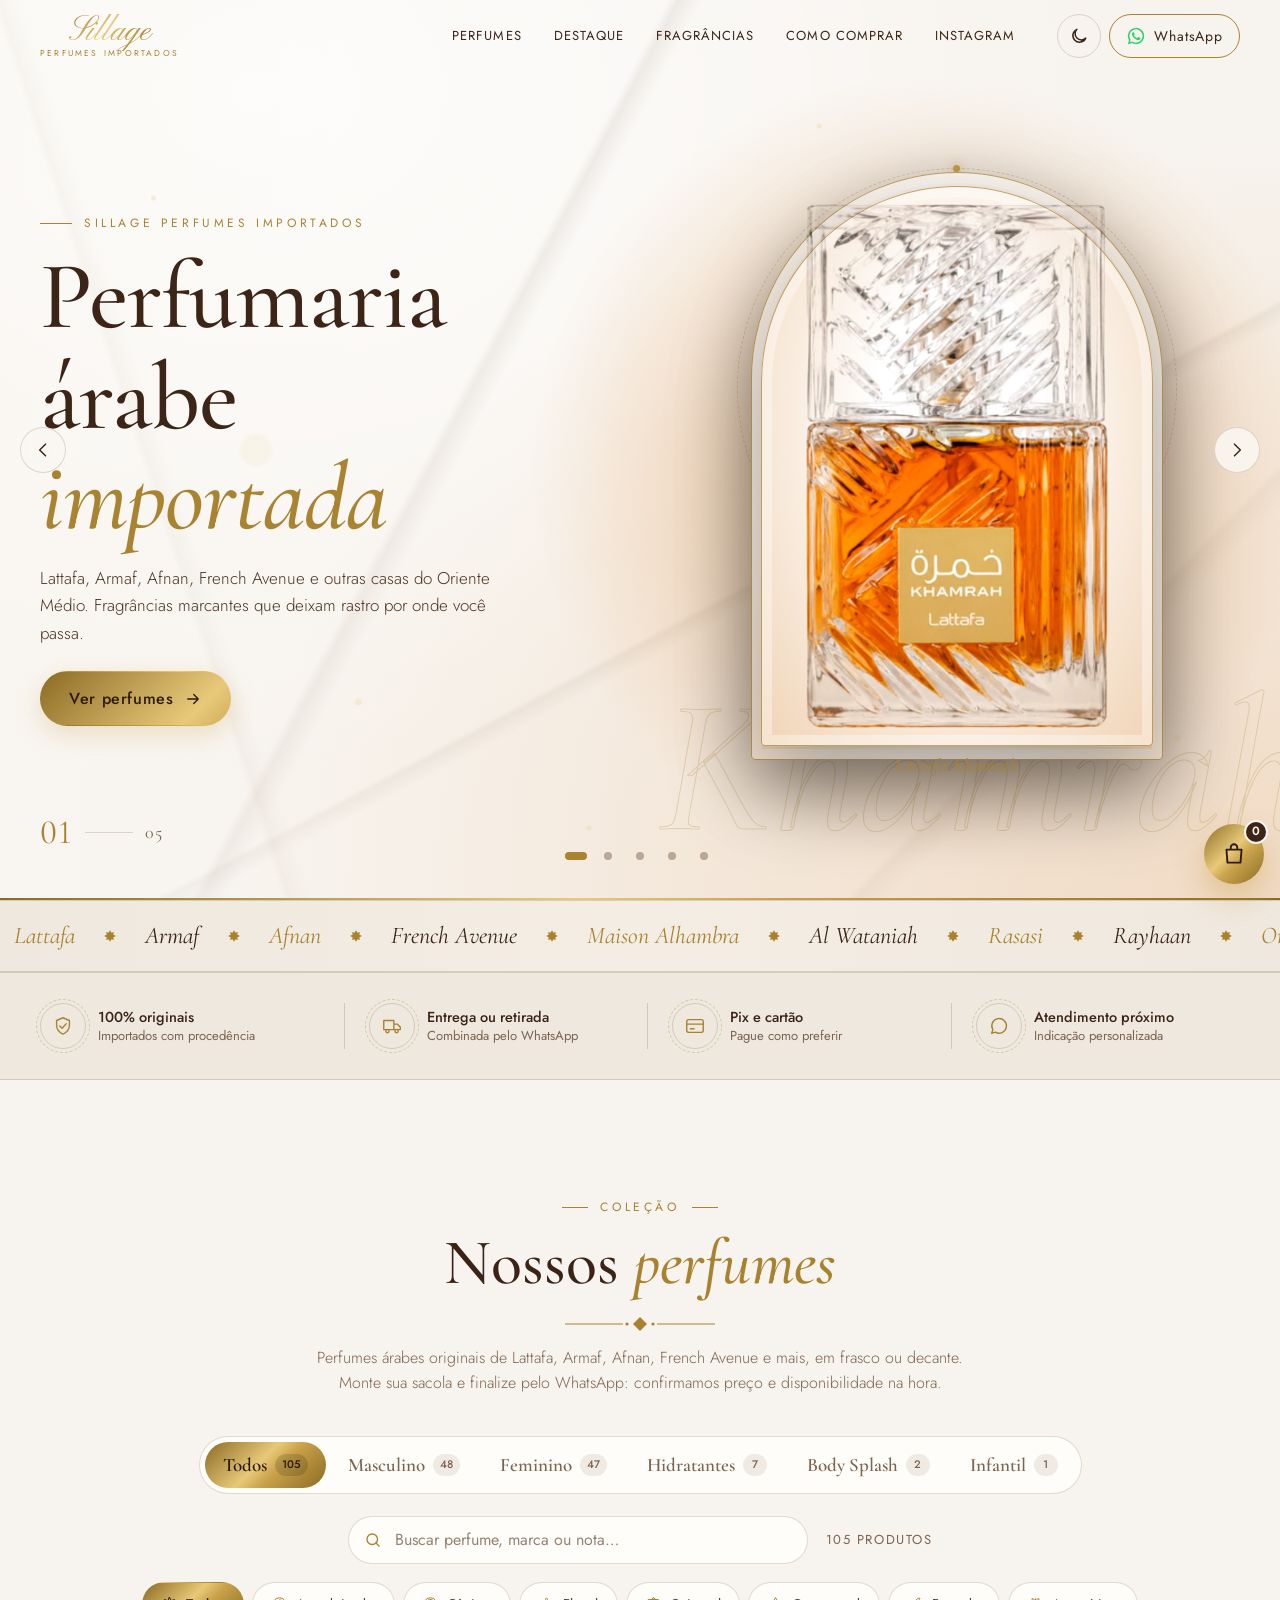
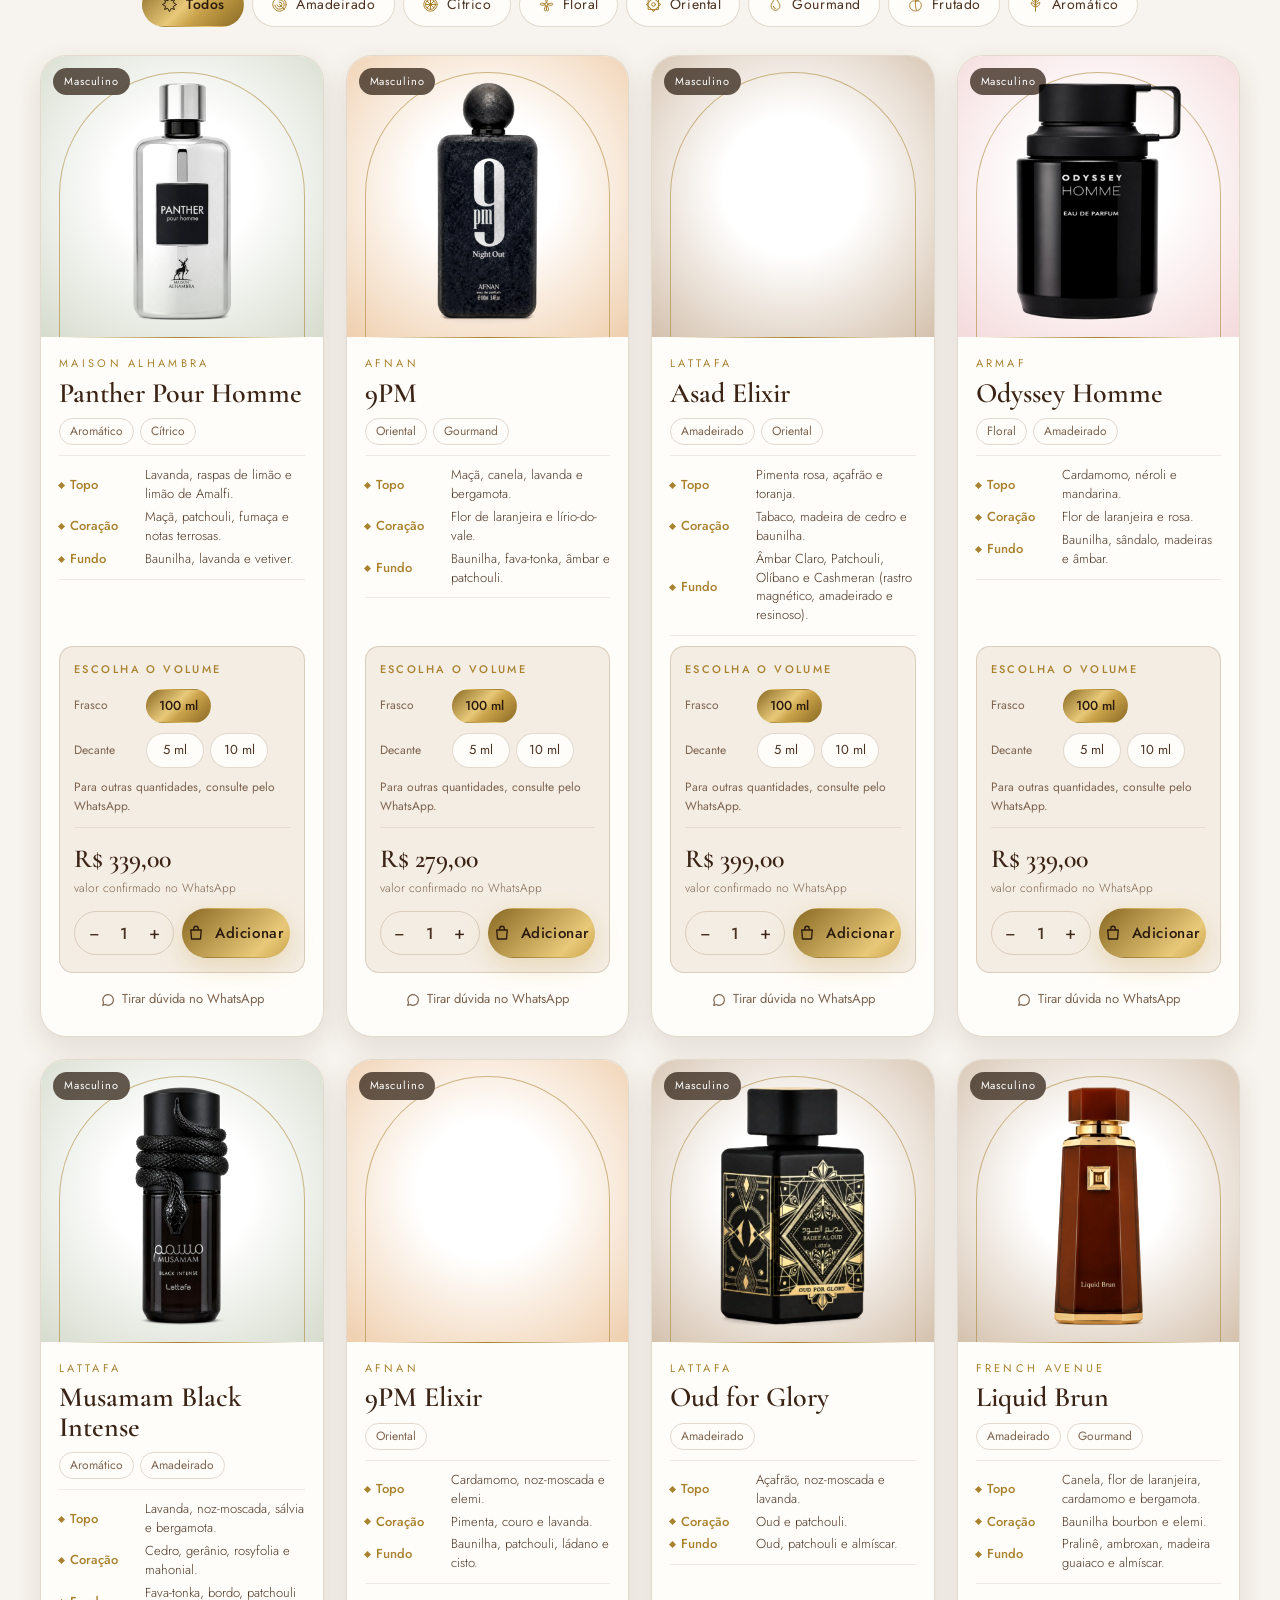
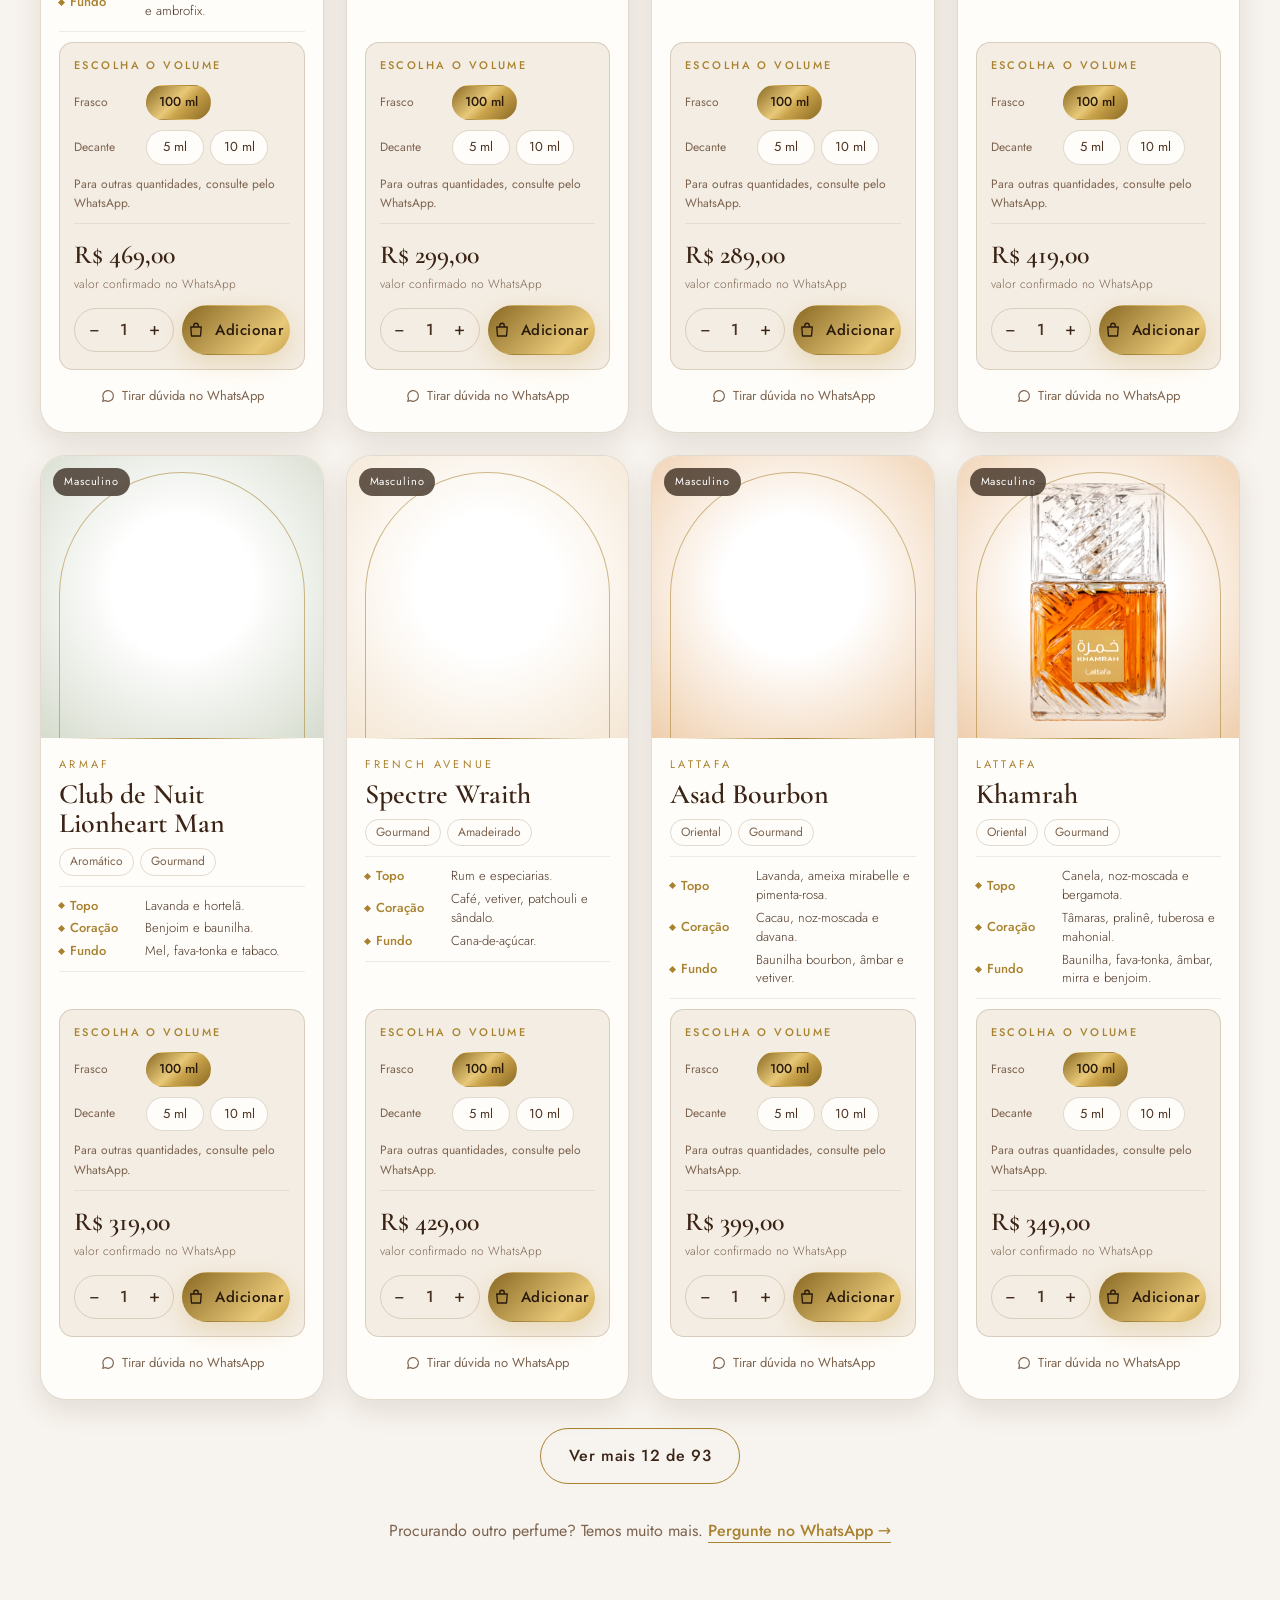
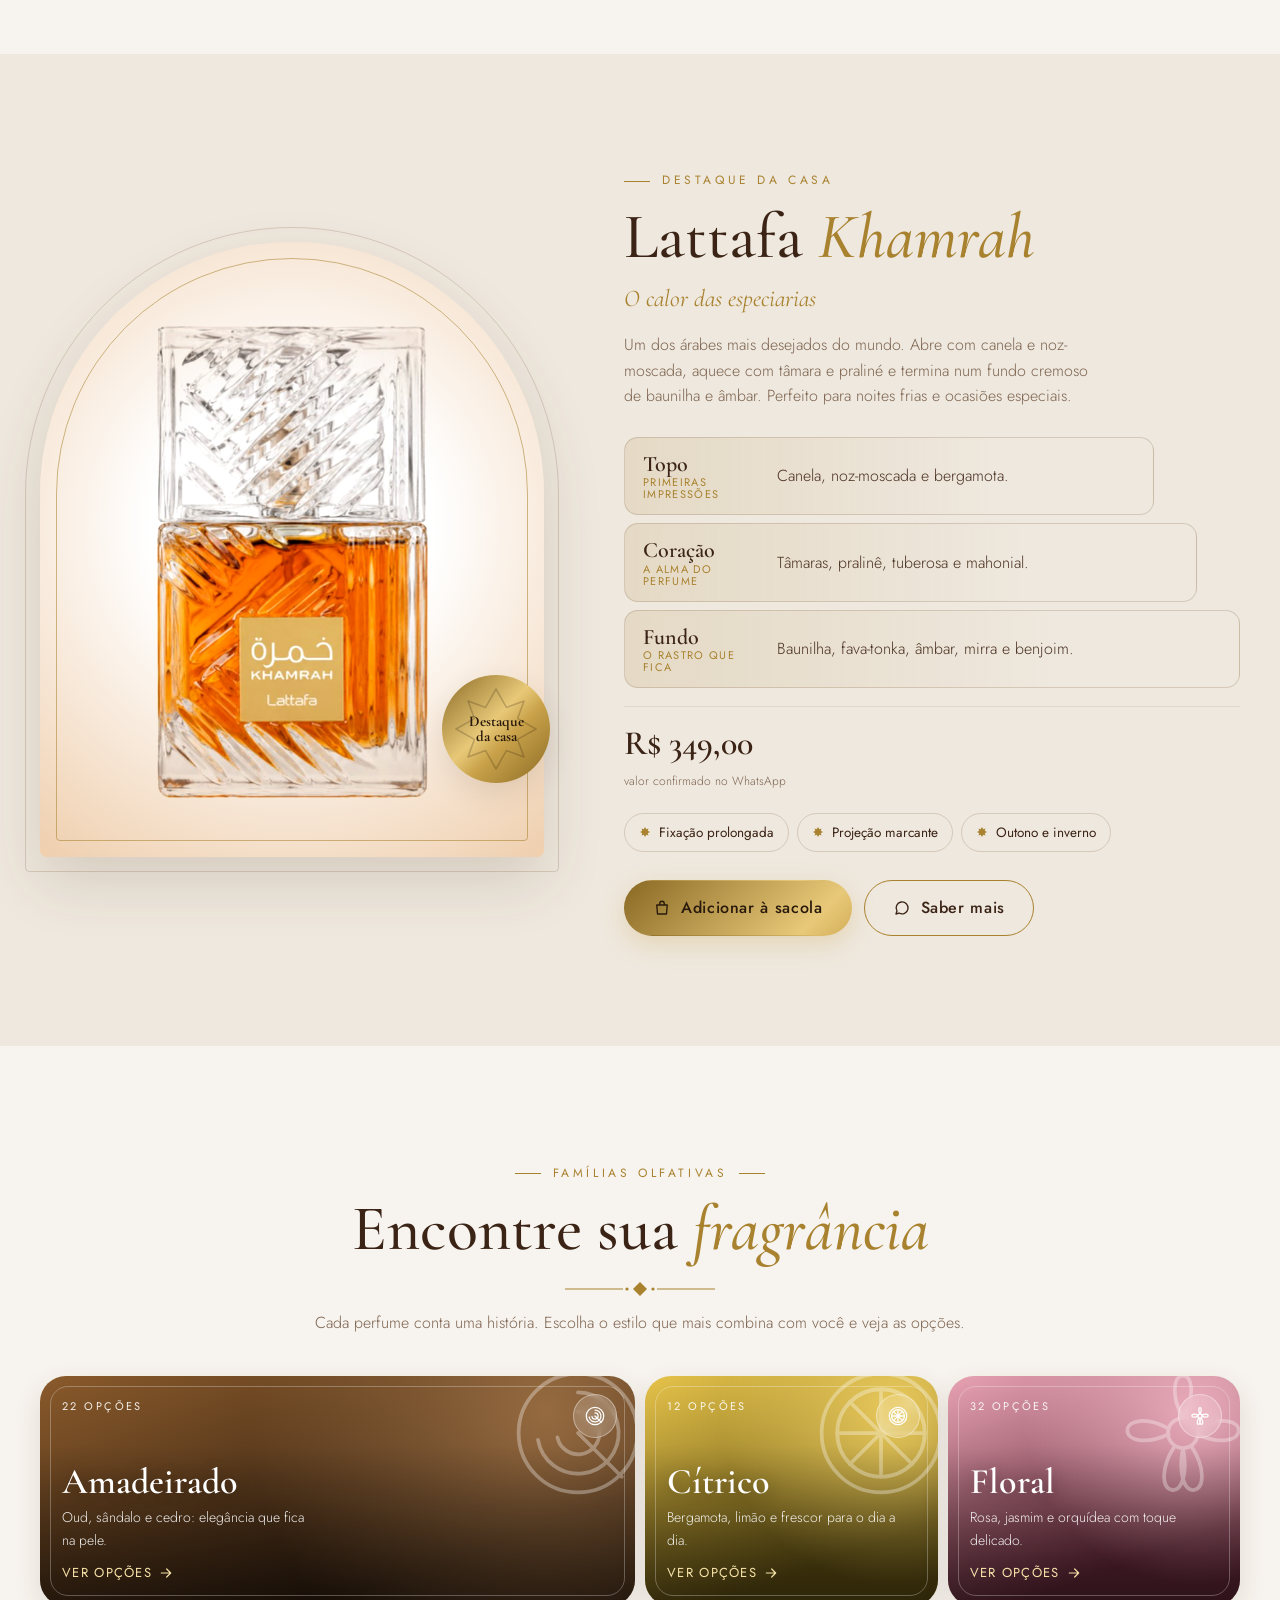
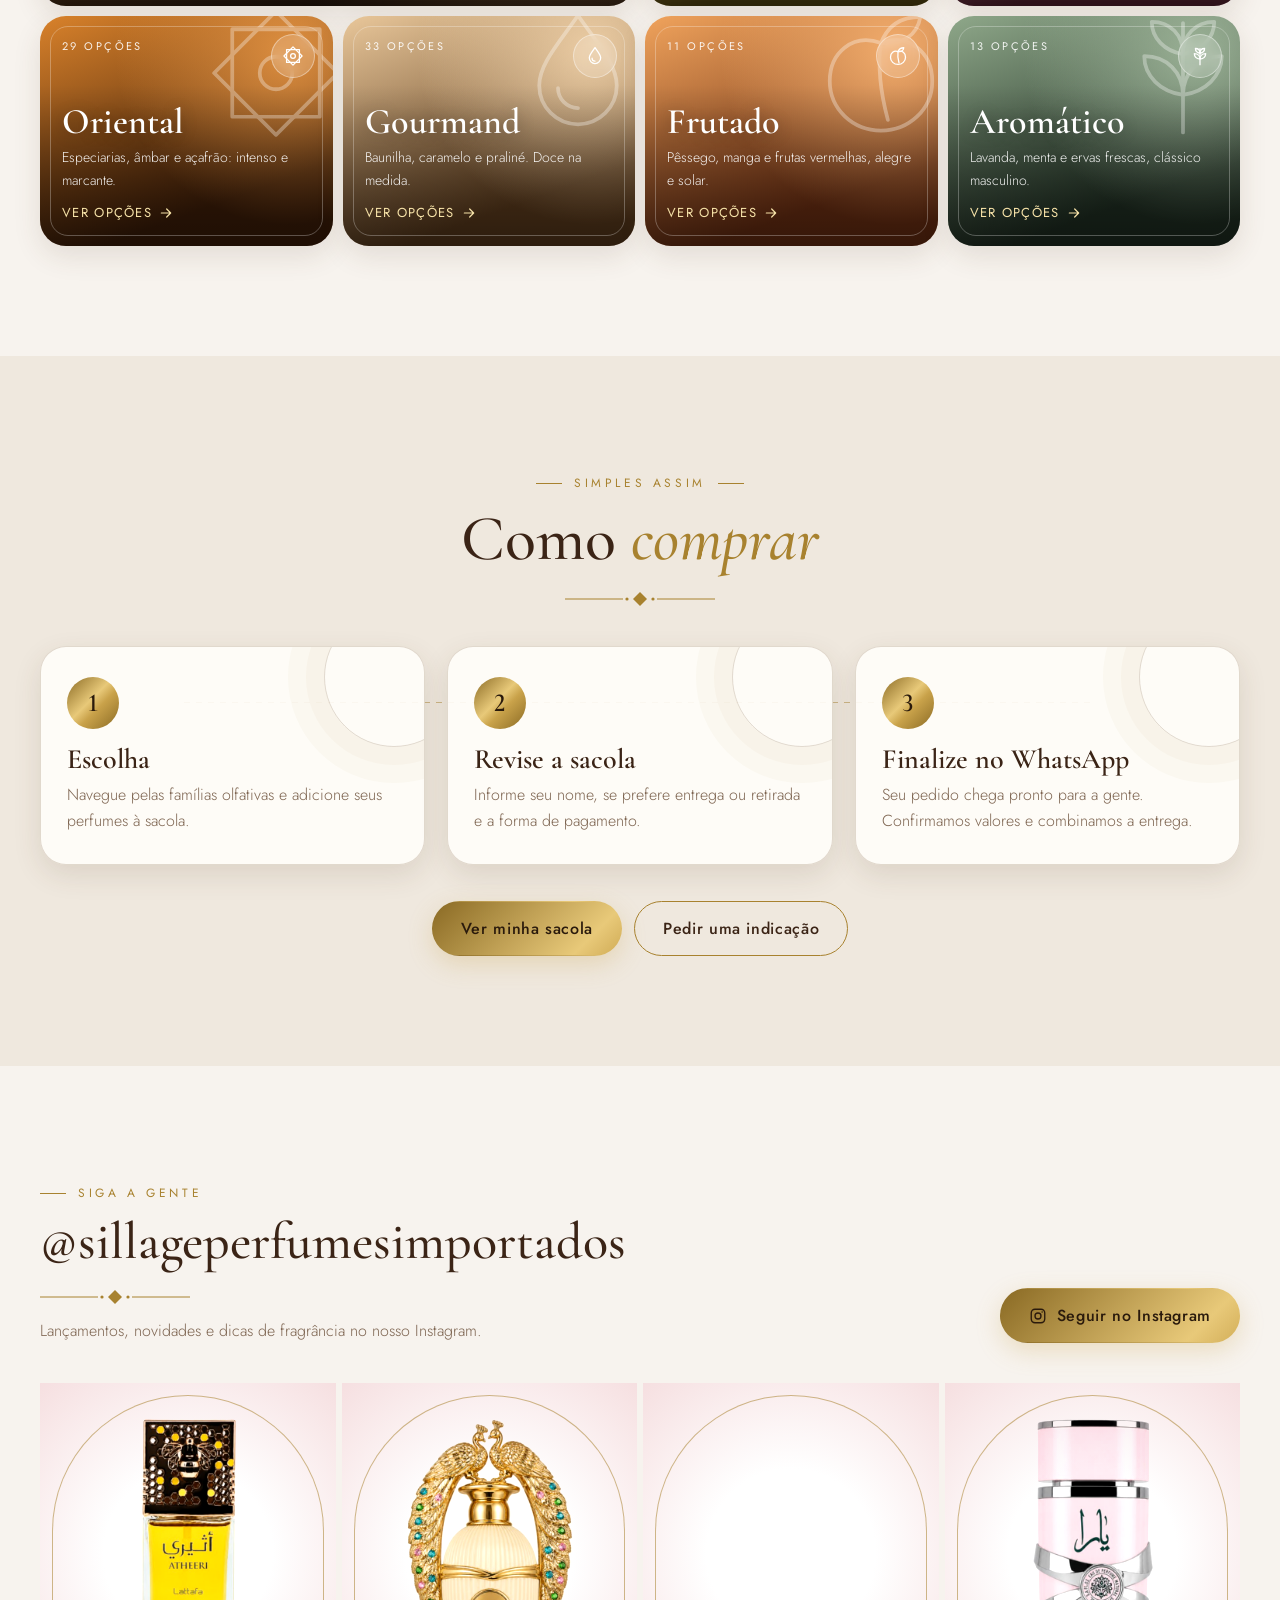
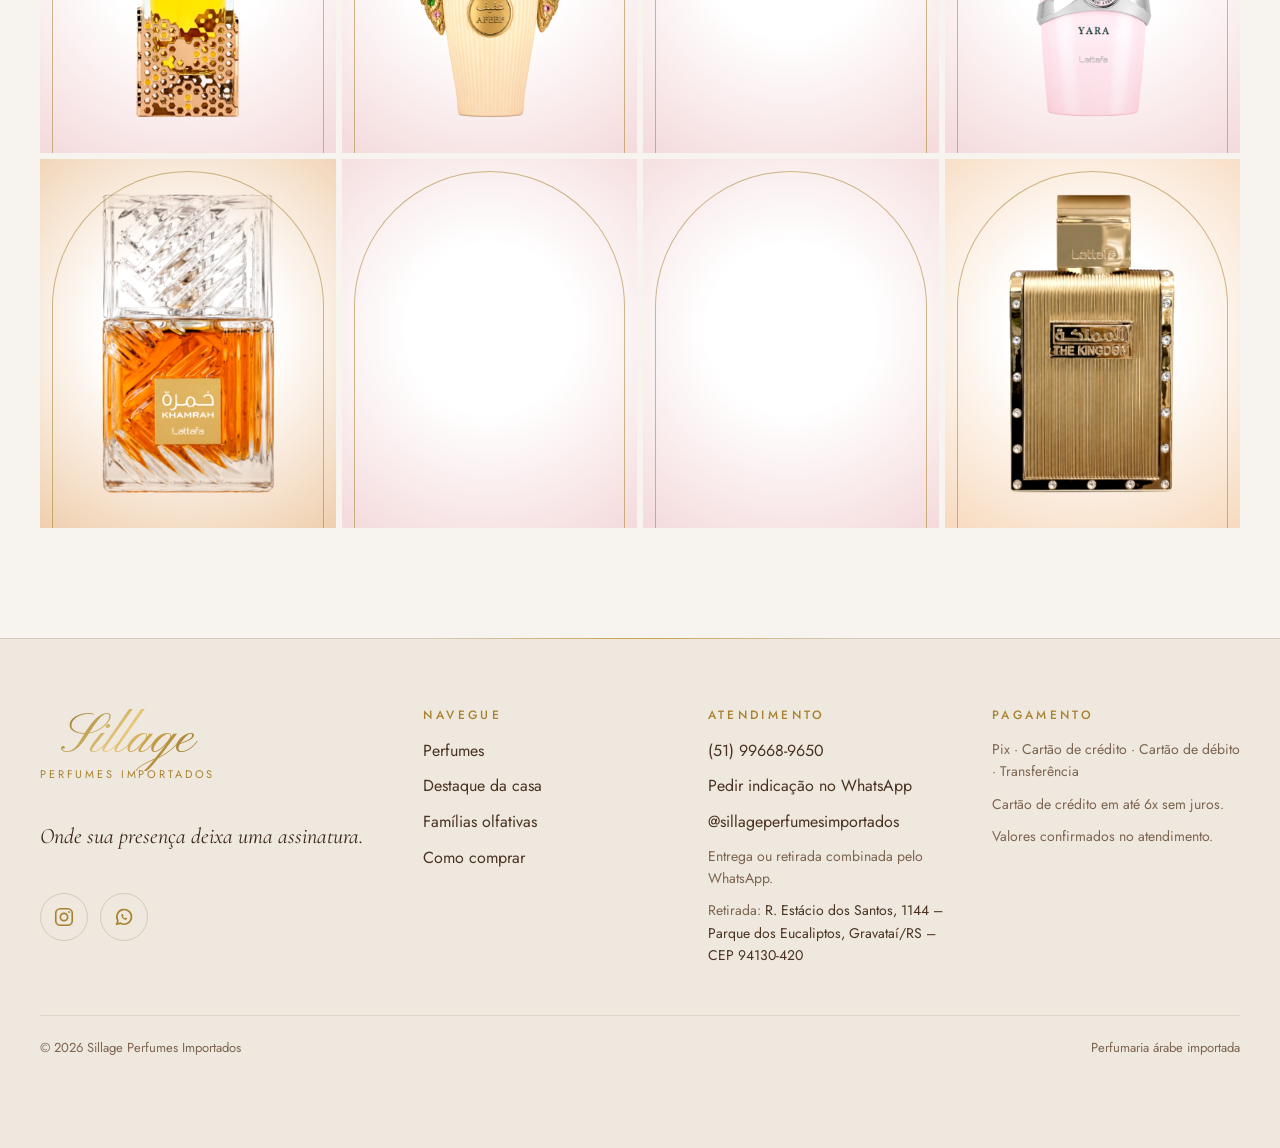
==== commit c0b9f871: "SEO: páginas por produto, marca, família e categoria + base técnica - scripts/build.mjs gera dist/ a" ====
--- a/index.html
+++ b/index.html
@@ -3,14 +3,24 @@
 <head>
   <meta charset="utf-8">
   <meta name="viewport" content="width=device-width, initial-scale=1, viewport-fit=cover">
-  <title>Sillage Perfumes Importados | Perfumaria árabe</title>
-  <meta name="description" content="Perfumes árabes importados: Lattafa, Armaf, Rasasi e mais. Escolha por família olfativa (amadeirado, cítrico, floral, oriental, gourmand) e finalize seu pedido pelo WhatsApp.">
+  <title>Perfumes Árabes Originais em Gravataí/RS | Sillage Perfumes</title>
+  <meta name="description" content="Perfumes árabes originais Lattafa, Armaf, Afnan e mais, com frascos e decantes de 5 e 10 ml. Pix ou até 6x sem juros. Entrega ou retirada em Gravataí/RS.">
+  <link rel="canonical" href="https://sillageperfumaria.com.br/">
   <meta name="theme-color" content="#0b0b0d">
   <meta property="og:type" content="website">
-  <meta property="og:title" content="Sillage Perfumes Importados">
-  <meta property="og:description" content="Perfumaria árabe importada. Monte sua sacola e finalize pelo WhatsApp.">
+  <meta property="og:site_name" content="Sillage Perfumes Importados">
+  <meta property="og:title" content="Sillage Perfumes Importados | Perfumes árabes originais">
+  <meta property="og:description" content="Lattafa, Armaf, Afnan e mais: frascos e decantes. Monte sua sacola e finalize pelo WhatsApp.">
+  <meta property="og:url" content="https://sillageperfumaria.com.br/">
+  <meta property="og:image" content="https://sillageperfumaria.com.br/img/og-cover.jpg">
+  <meta property="og:image:width" content="1200">
+  <meta property="og:image:height" content="630">
+  <meta property="og:image:alt" content="Sillage Perfumes Importados: perfumes árabes originais">
   <meta property="og:locale" content="pt_BR">
+  <meta name="twitter:card" content="summary_large_image">
   <link rel="icon" href="img/favicon.svg" type="image/svg+xml">
+  <link rel="apple-touch-icon" href="img/apple-touch-icon.png">
+  <link rel="manifest" href="site.webmanifest">
 
   <!-- Aplica o tema antes de pintar a página (evita piscar). Salvo em "sillage:theme"; senão, segue o sistema. -->
   <script>
@@ -28,26 +38,45 @@
   <link rel="preconnect" href="https://fonts.gstatic.com" crossorigin>
   <link href="https://fonts.googleapis.com/css2?family=Cormorant+Garamond:ital,wght@0,500;0,600;0,700;1,500&family=Jost:wght@300;400;500;600&family=Pinyon+Script&display=swap" rel="stylesheet">
   <link rel="stylesheet" href="css/style.css">
-  <!-- Catálogo vindo do painel: começa a baixar junto com o CSS (lido pelo js/main.js). -->
-  <link rel="preload" href="/api/products" as="fetch" crossorigin>
 
   <script type="application/ld+json">
   {
     "@context": "https://schema.org",
-    "@type": "Store",
-    "name": "Sillage Perfumes Importados",
-    "telephone": "+55 51 99668-9650",
-    "address": {
-      "@type": "PostalAddress",
-      "streetAddress": "R. Estácio dos Santos, 1144 - Parque dos Eucaliptos",
-      "addressLocality": "Gravataí",
-      "addressRegion": "RS",
-      "postalCode": "94130-420",
-      "addressCountry": "BR"
-    },
-    "description": "Perfumaria árabe importada: Lattafa, Armaf, Rasasi e outras marcas.",
-    "paymentAccepted": "Pix, Cartão de crédito, Cartão de débito, Transferência",
-    "sameAs": ["https://www.instagram.com/sillageperfumesimportados/"]
+    "@graph": [
+      {
+        "@type": "Store",
+        "@id": "https://sillageperfumaria.com.br/#loja",
+        "name": "Sillage Perfumes Importados",
+        "url": "https://sillageperfumaria.com.br/",
+        "logo": "https://sillageperfumaria.com.br/img/apple-touch-icon.png",
+        "image": "https://sillageperfumaria.com.br/img/og-cover.jpg",
+        "description": "Perfumaria árabe importada em Gravataí/RS: Lattafa, Armaf, Afnan, Rasasi e outras marcas, em frascos e decantes.",
+        "telephone": "+55 51 99668-9650",
+        "priceRange": "R$ 19,90 – R$ 769",
+        "currenciesAccepted": "BRL",
+        "paymentAccepted": "Pix, Cartão de crédito, Cartão de débito, Transferência",
+        "address": {
+          "@type": "PostalAddress",
+          "streetAddress": "R. Estácio dos Santos, 1144 - Parque dos Eucaliptos",
+          "addressLocality": "Gravataí",
+          "addressRegion": "RS",
+          "postalCode": "94130-420",
+          "addressCountry": "BR"
+        },
+        "geo": { "@type": "GeoCoordinates", "latitude": -29.929306, "longitude": -51.033518 },
+        "hasMap": "https://www.google.com/maps/search/?api=1&query=-29.929306,-51.033518",
+        "areaServed": ["Gravataí", "Rio Grande do Sul"],
+        "sameAs": ["https://www.instagram.com/sillageperfumesimportados/"]
+      },
+      {
+        "@type": "WebSite",
+        "@id": "https://sillageperfumaria.com.br/#site",
+        "name": "Sillage Perfumes Importados",
+        "url": "https://sillageperfumaria.com.br/",
+        "inLanguage": "pt-BR",
+        "publisher": { "@id": "https://sillageperfumaria.com.br/#loja" }
+      }
+    ]
   }
   </script>
 </head>
@@ -87,6 +116,8 @@
   </header>
 
   <main>
+    <h1 class="visually-hidden">Sillage Perfumes Importados: perfumes árabes originais em Gravataí/RS</h1>
+
     <!-- ============ HERO CAROUSEL ============ -->
     <section class="hero" aria-roledescription="carrossel" aria-label="Destaques">
       <div class="hero__track" data-hero-track></div>
@@ -131,7 +162,7 @@
         <header class="section-head">
           <p class="kicker">Coleção</p>
           <h2 class="display" id="perfumes-title">Nossos <em>perfumes</em></h2>
-          <p class="section-head__text">Monte sua sacola e finalize pelo WhatsApp. Confirmamos preço e disponibilidade na hora.</p>
+          <p class="section-head__text">Perfumes árabes originais de Lattafa, Armaf, Afnan, French Avenue e mais, em frasco ou decante. Monte sua sacola e finalize pelo WhatsApp: confirmamos preço e disponibilidade na hora.</p>
         </header>
 
         <div class="tabs" role="tablist" aria-label="Categorias" data-categories></div>
@@ -260,6 +291,7 @@
         <p>Valores confirmados no atendimento.</p>
       </div>
     </div>
+    <!-- build:explore (scripts/build.mjs coloca aqui os links para marcas, famílias e categorias) -->
     <div class="container footer__bottom">
       <p>© <span data-year></span> Sillage Perfumes Importados</p>
       <p>Perfumaria árabe importada</p>
@@ -371,6 +403,7 @@
   <div class="toast" data-toast role="status" aria-live="polite"></div>
 
   <script src="js/data.js"></script>
+  <script src="js/catalog.js"></script>
   <script src="js/main.js"></script>
 </body>
 </html>
--- a/css/style.css
+++ b/css/style.css
@@ -106,6 +106,11 @@
 
 .container { width: min(1200px, 100% - 32px); margin-inline: auto; }
 
+.visually-hidden {
+  position: absolute !important; width: 1px; height: 1px; padding: 0; margin: -1px;
+  overflow: hidden; clip: rect(0 0 0 0); white-space: nowrap; border: 0;
+}
+
 .skip-link {
   position: absolute; left: 16px; top: -60px; z-index: 100;
   background: var(--gold); color: var(--on-gold); padding: 10px 16px; border-radius: 10px; text-decoration: none;
@@ -1129,3 +1134,67 @@
 .product__purchase > .product__price:first-child { padding-top: 0; border-top: 0; }
 .product__purchase .product__buy { gap: 8px; min-width: 0; }
 .product__purchase .product__buy .btn { min-width: 0; padding-inline: 10px; }
+
+/* =========================================================
+   Páginas geradas (scripts/build.mjs): produto, listagens e 404
+   ========================================================= */
+.page { padding-top: var(--header-h); min-height: 70vh; }
+.product__name a, .product__brand a { color: inherit; text-decoration: none; }
+.product__name a:hover, .product__brand a:hover { color: var(--gold); }
+
+/* Trilha "Início › Categoria › Produto" */
+.crumbs { padding-block: 22px 8px; font-size: 13px; color: var(--muted); }
+.crumbs ol { list-style: none; margin: 0; padding: 0; display: flex; flex-wrap: wrap; gap: 6px; }
+.crumbs li { display: inline-flex; align-items: center; gap: 6px; }
+.crumbs li + li::before { content: "›"; color: var(--gold); }
+.crumbs a { color: var(--text); text-decoration: none; }
+.crumbs a:hover { color: var(--gold); }
+.crumbs [aria-current] { color: var(--muted); }
+
+/* Página do produto */
+.pdp { display: grid; gap: 32px; padding-block: 12px 64px; }
+.pdp__media {
+  aspect-ratio: 4 / 5; max-width: 520px; width: 100%; margin-inline: auto;
+  border-radius: 999px 999px var(--radius-lg) var(--radius-lg); box-shadow: var(--shadow);
+}
+.pdp__media::before { inset: 18px 18px 0; }
+.pdp__media .bottle { height: 80%; }
+.product__media.pdp__media img.photo { inset: 16% 12% 8%; width: 76%; height: 76%; }
+.pdp__info { display: flex; flex-direction: column; gap: 14px; min-width: 0; }
+.pdp__title { font-size: clamp(40px, 7vw, 64px); }
+.pdp__type { color: var(--muted); font-size: 14px; letter-spacing: 0.08em; text-transform: uppercase; }
+.pdp__families { display: flex; flex-wrap: wrap; gap: 8px; }
+.pdp__families .chip { text-decoration: none; min-height: 36px; padding: 6px 14px; }
+.pdp__lead { color: var(--text); font-weight: 300; font-size: 17px; max-width: 60ch; }
+.pdp__subtitle { font-size: 26px; margin-top: 8px; }
+.pdp__info .pyramid { margin-top: 0; }
+.pdp__purchase { display: flex; flex-direction: column; gap: 10px; max-width: 460px; margin-top: 8px; }
+.pdp__note { color: var(--muted); font-size: 14px; max-width: 60ch; }
+.pdp__related { padding-bottom: 80px; }
+.pdp__related-title { font-size: clamp(30px, 5vw, 44px); margin-bottom: 28px; text-align: center; }
+.pdp__related-title em { font-style: italic; color: var(--gold); }
+@media (min-width: 960px) {
+  .pdp { grid-template-columns: 0.9fr 1.1fr; gap: 64px; align-items: start; padding-top: 24px; }
+  .pdp__media { position: sticky; top: calc(var(--header-h) + 24px); }
+}
+
+/* Listagens: grade também no celular (sem rolagem lateral) */
+.listing { padding-top: 0; }
+.listing .section-head { margin-top: 24px; }
+.listing__count { color: var(--muted); font-size: 14px; margin-bottom: 14px; }
+@media (max-width: 639px) {
+  .products--grid { grid-auto-flow: row; grid-template-columns: 1fr; grid-auto-columns: auto; overflow: visible; padding: 0; margin: 0; }
+}
+.listing__more { display: flex; flex-wrap: wrap; justify-content: center; gap: 10px; margin-top: 40px; }
+.listing__more .chip { text-decoration: none; }
+
+/* Rodapé: links para categorias, famílias e marcas */
+.footer__explore { display: grid; gap: 24px; margin-top: 44px; padding-top: 28px; border-top: 1px solid var(--line-soft); }
+.footer__explore h3 {
+  font-family: var(--font-body); font-size: 12px; font-weight: 500; letter-spacing: 0.28em; text-transform: uppercase;
+  color: var(--gold); margin-bottom: 10px;
+}
+.footer__explore p { display: flex; flex-wrap: wrap; gap: 6px 16px; font-size: 14px; }
+.footer__explore a { color: var(--text); text-decoration: none; }
+.footer__explore a:hover { color: var(--gold); }
+@media (min-width: 720px) { .footer__explore { grid-template-columns: 1fr 1fr 1.4fr; } }
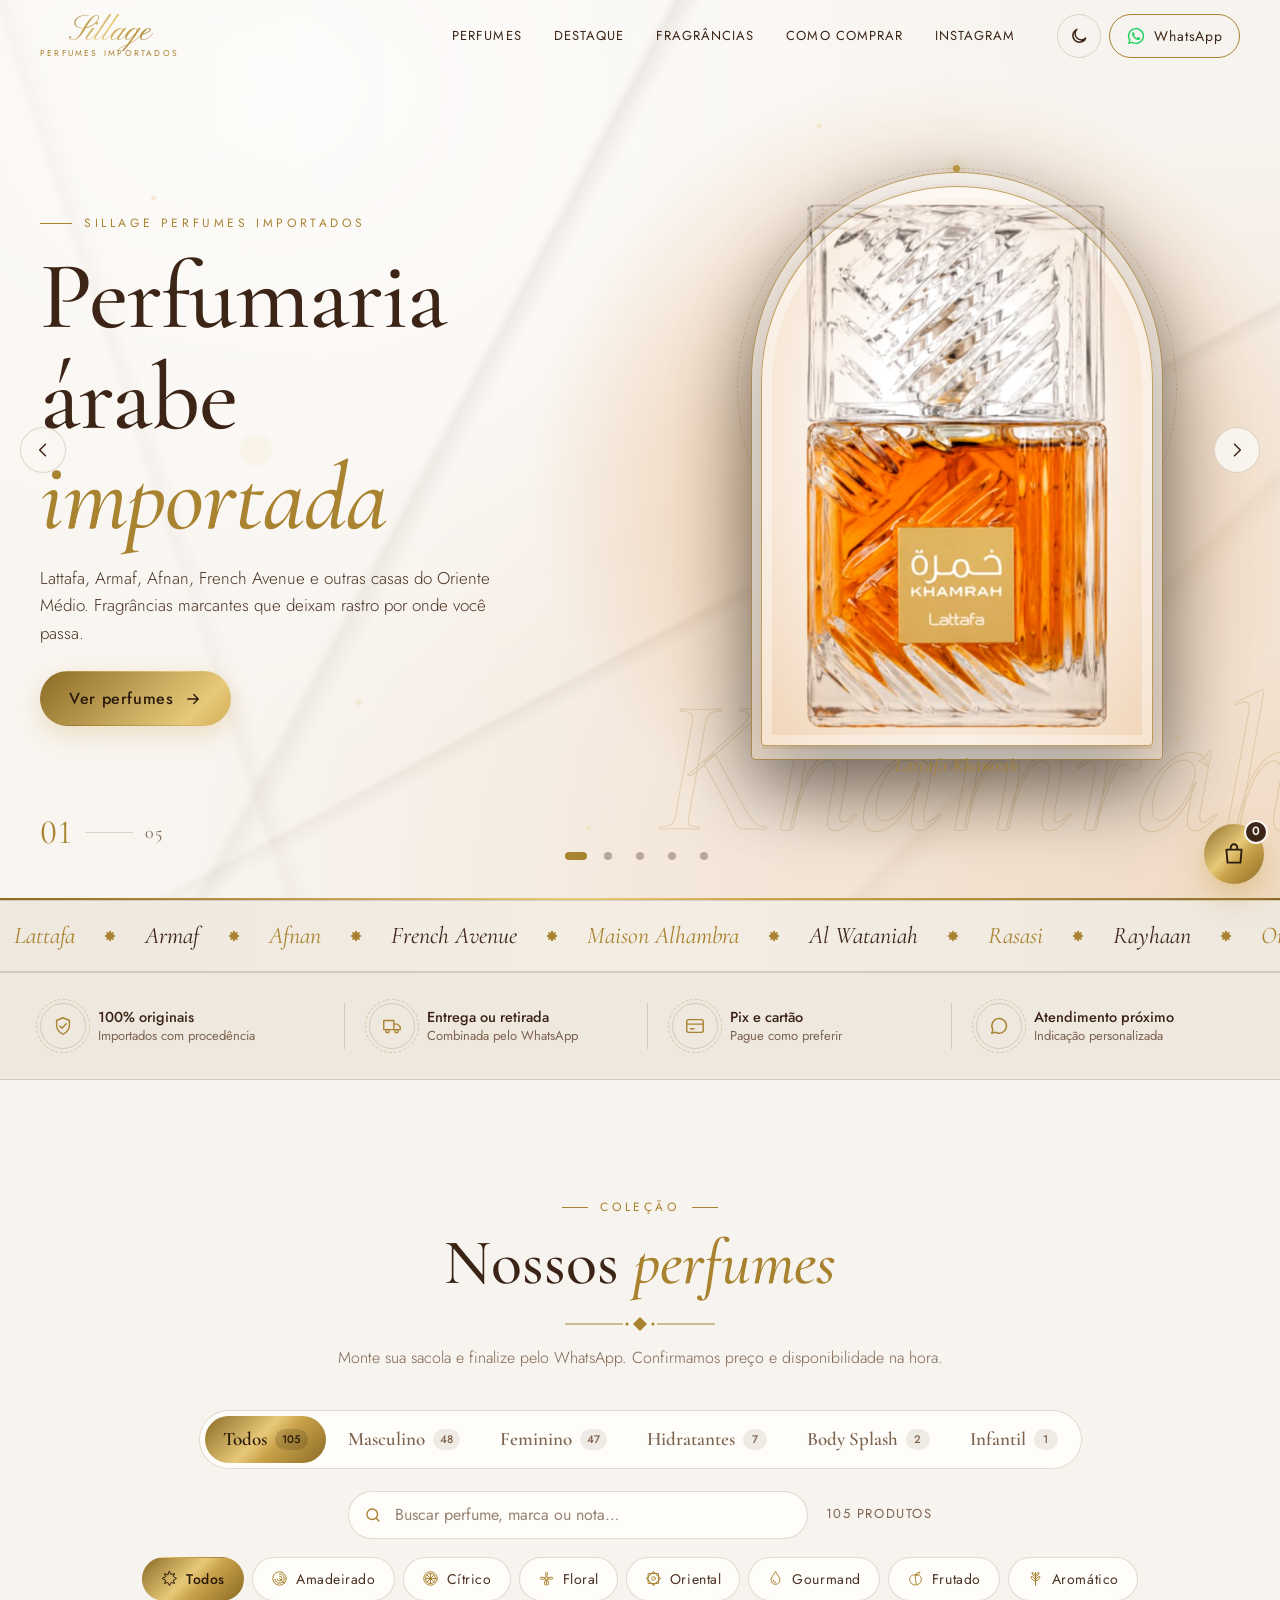
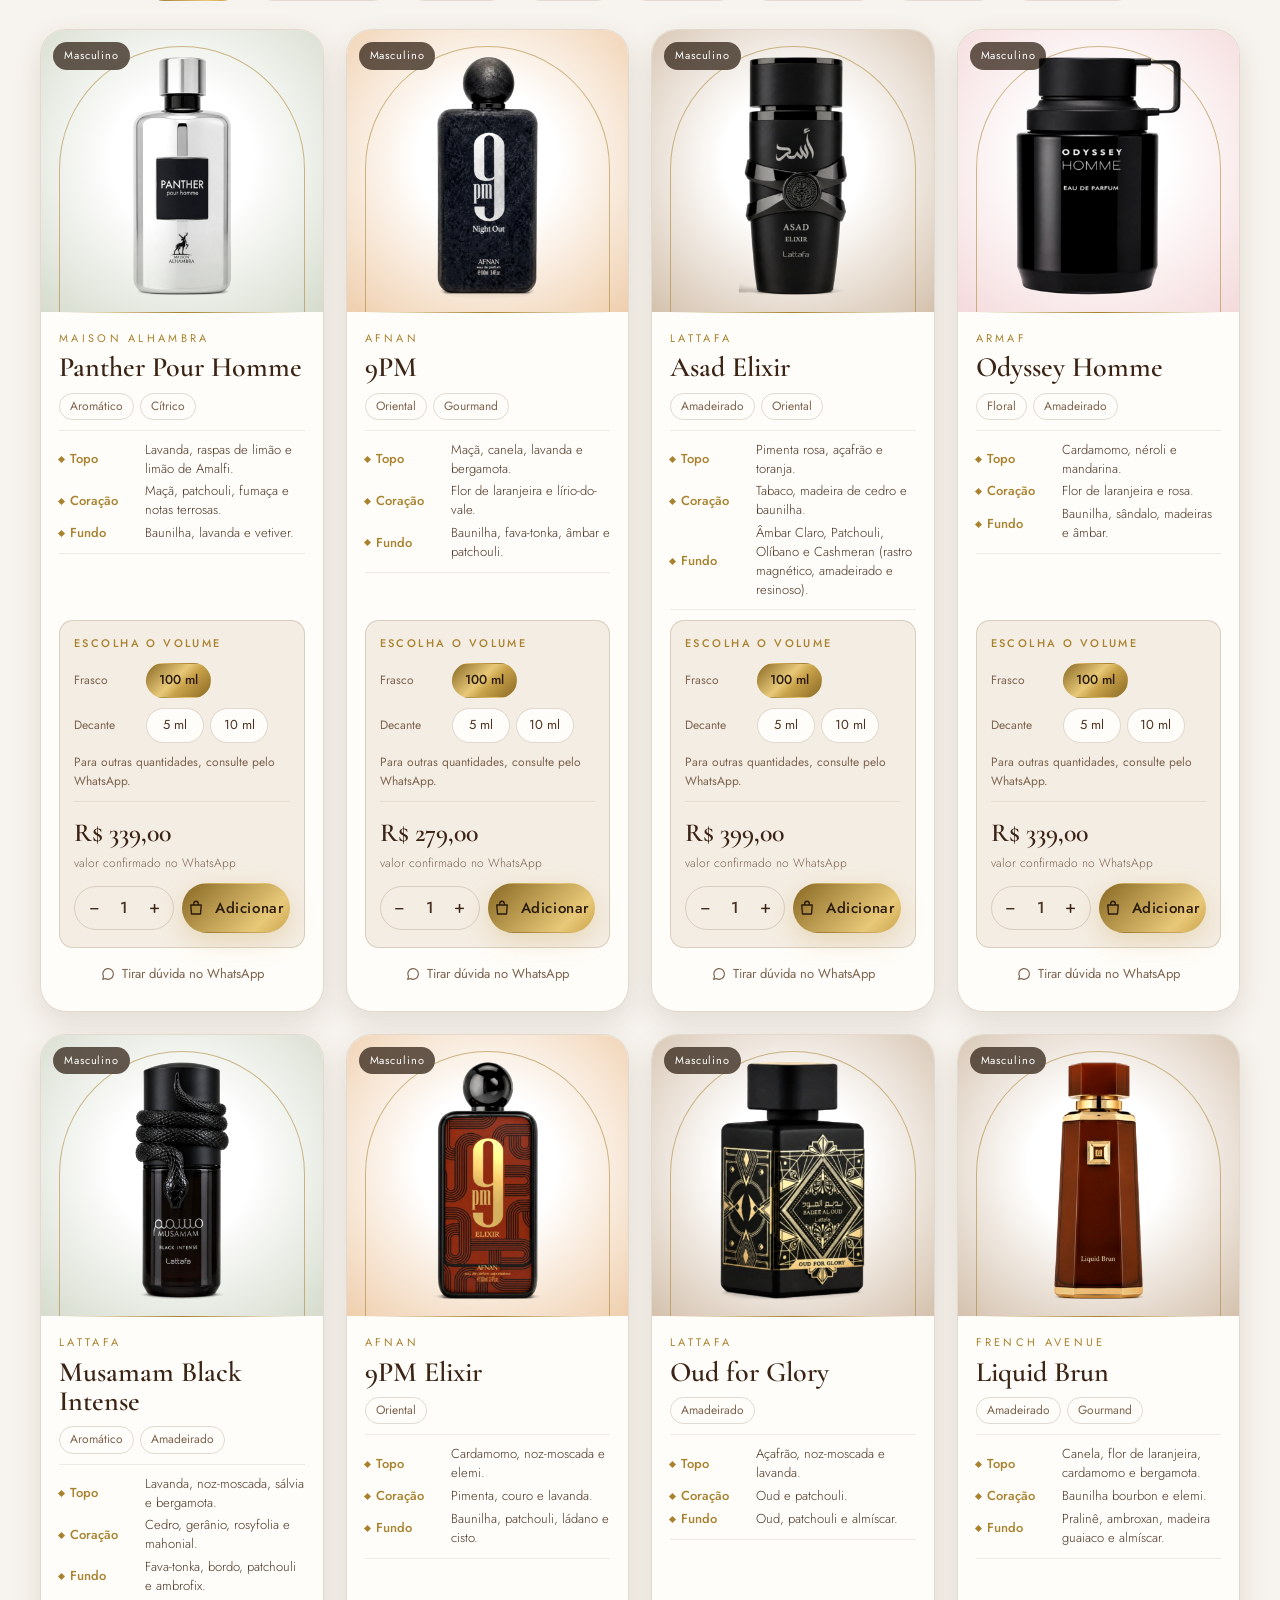
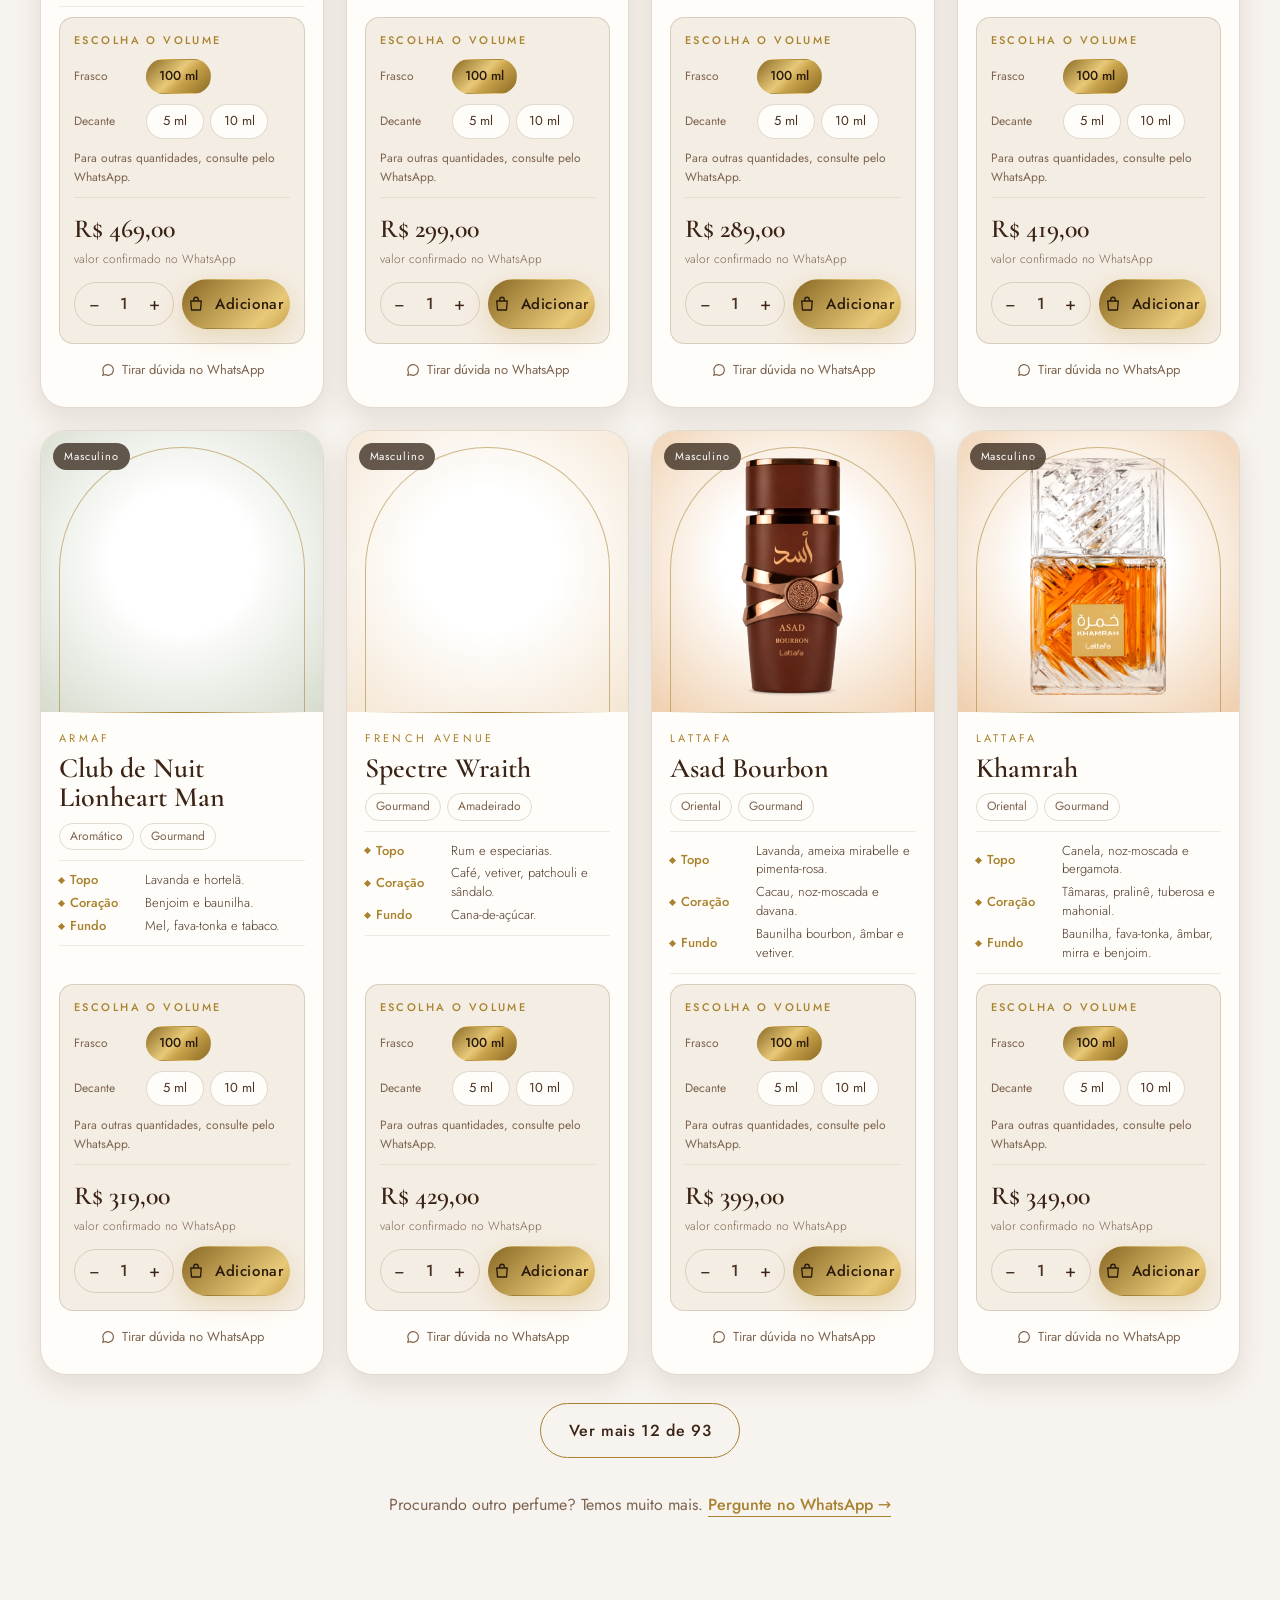
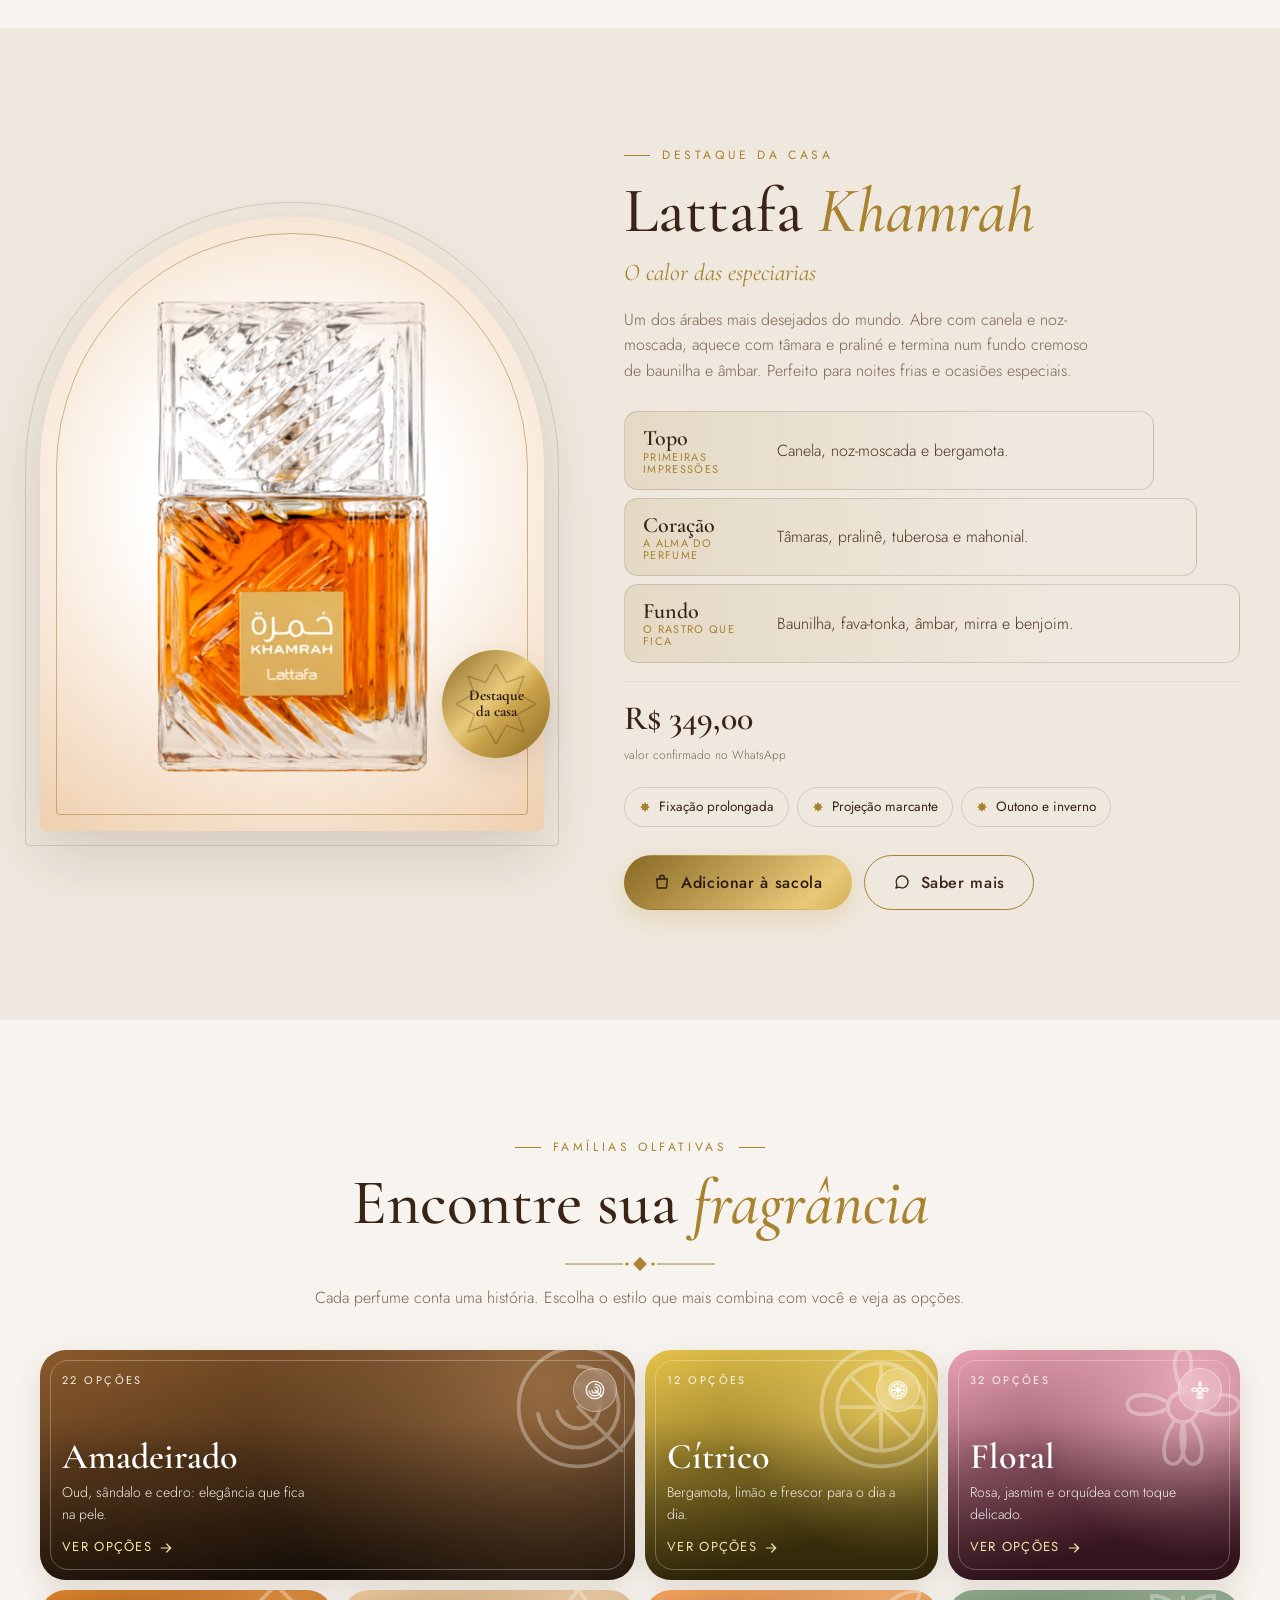
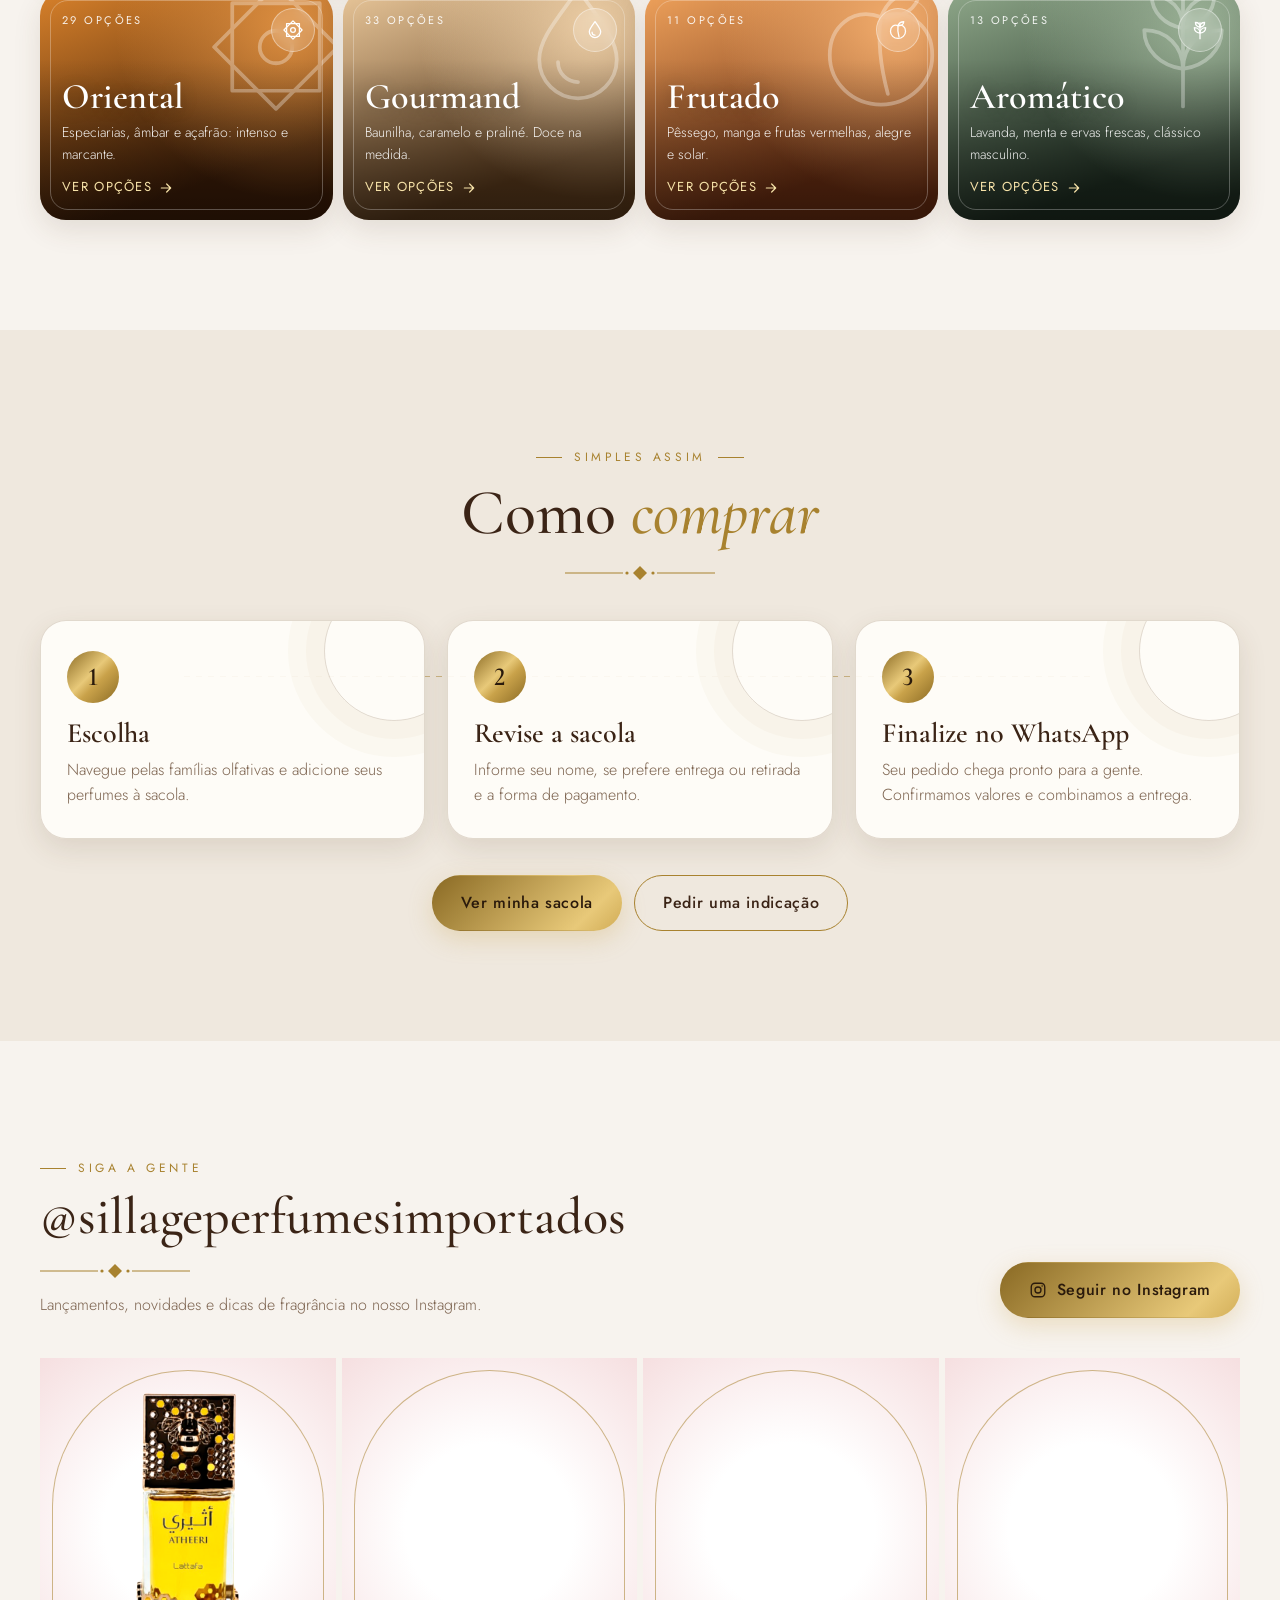
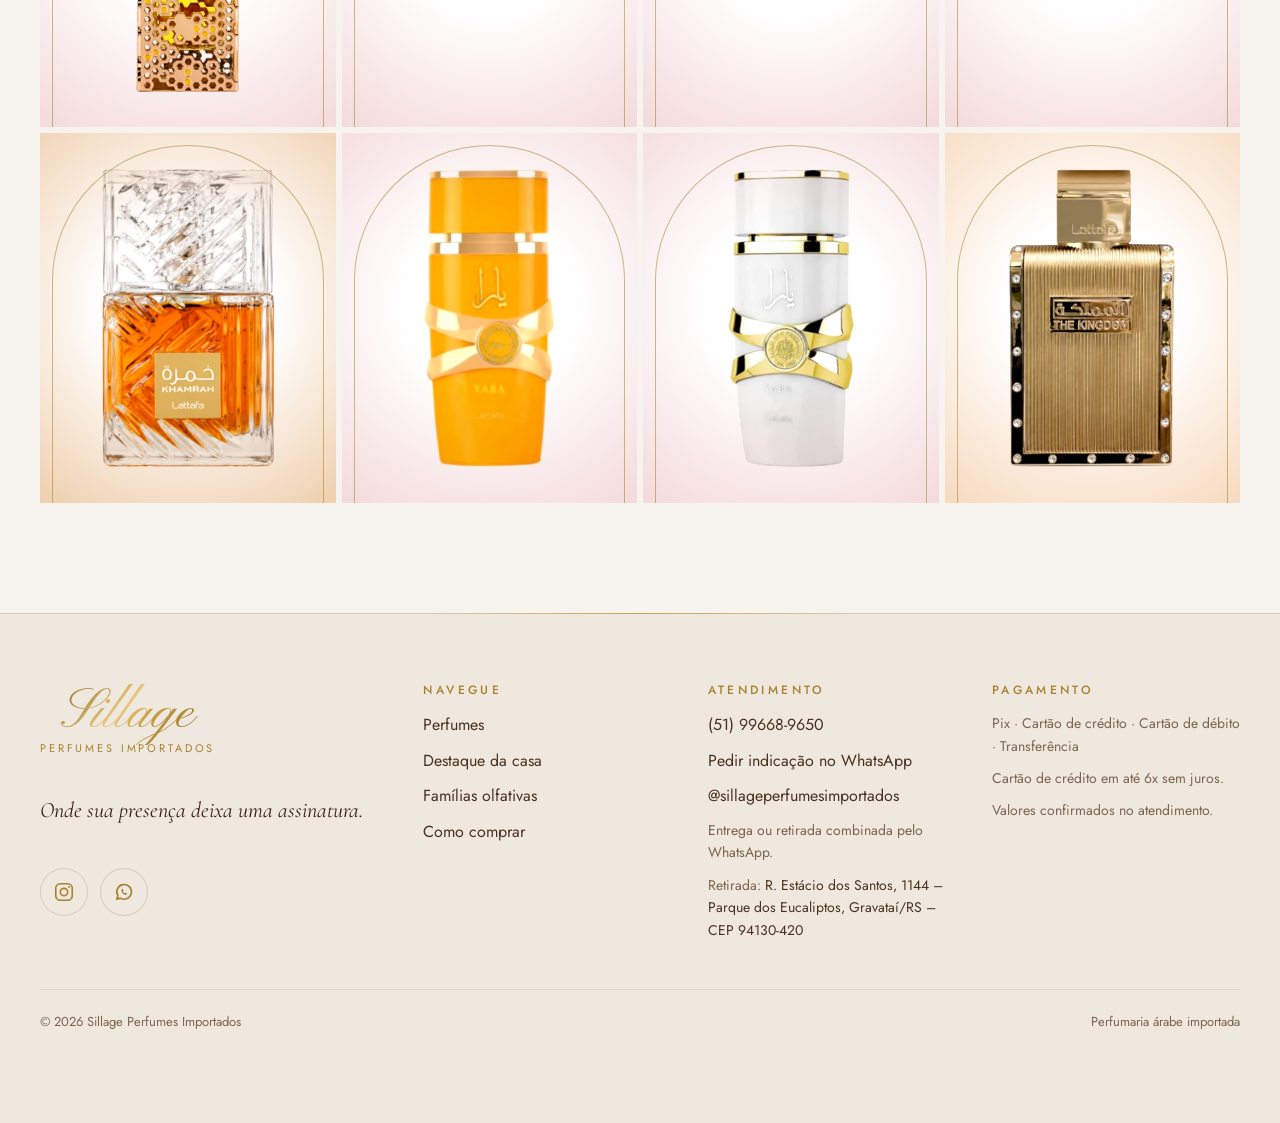
==== commit 0ba0a147: "Merge pull request #12 from gustavoselistre/claude/compassionate-fermi-u3g8c9 Painel admin: produtos" ====
--- a/index.html
+++ b/index.html
@@ -3,24 +3,14 @@
 <head>
   <meta charset="utf-8">
   <meta name="viewport" content="width=device-width, initial-scale=1, viewport-fit=cover">
-  <title>Perfumes Árabes Originais em Gravataí/RS | Sillage Perfumes</title>
-  <meta name="description" content="Perfumes árabes originais Lattafa, Armaf, Afnan e mais, com frascos e decantes de 5 e 10 ml. Pix ou até 6x sem juros. Entrega ou retirada em Gravataí/RS.">
-  <link rel="canonical" href="https://sillageperfumaria.com.br/">
+  <title>Sillage Perfumes Importados | Perfumaria árabe</title>
+  <meta name="description" content="Perfumes árabes importados: Lattafa, Armaf, Rasasi e mais. Escolha por família olfativa (amadeirado, cítrico, floral, oriental, gourmand) e finalize seu pedido pelo WhatsApp.">
   <meta name="theme-color" content="#0b0b0d">
   <meta property="og:type" content="website">
-  <meta property="og:site_name" content="Sillage Perfumes Importados">
-  <meta property="og:title" content="Sillage Perfumes Importados | Perfumes árabes originais">
-  <meta property="og:description" content="Lattafa, Armaf, Afnan e mais: frascos e decantes. Monte sua sacola e finalize pelo WhatsApp.">
-  <meta property="og:url" content="https://sillageperfumaria.com.br/">
-  <meta property="og:image" content="https://sillageperfumaria.com.br/img/og-cover.jpg">
-  <meta property="og:image:width" content="1200">
-  <meta property="og:image:height" content="630">
-  <meta property="og:image:alt" content="Sillage Perfumes Importados: perfumes árabes originais">
+  <meta property="og:title" content="Sillage Perfumes Importados">
+  <meta property="og:description" content="Perfumaria árabe importada. Monte sua sacola e finalize pelo WhatsApp.">
   <meta property="og:locale" content="pt_BR">
-  <meta name="twitter:card" content="summary_large_image">
   <link rel="icon" href="img/favicon.svg" type="image/svg+xml">
-  <link rel="apple-touch-icon" href="img/apple-touch-icon.png">
-  <link rel="manifest" href="site.webmanifest">
 
   <!-- Aplica o tema antes de pintar a página (evita piscar). Salvo em "sillage:theme"; senão, segue o sistema. -->
   <script>
@@ -38,45 +28,26 @@
   <link rel="preconnect" href="https://fonts.gstatic.com" crossorigin>
   <link href="https://fonts.googleapis.com/css2?family=Cormorant+Garamond:ital,wght@0,500;0,600;0,700;1,500&family=Jost:wght@300;400;500;600&family=Pinyon+Script&display=swap" rel="stylesheet">
   <link rel="stylesheet" href="css/style.css">
+  <!-- Catálogo vindo do painel: começa a baixar junto com o CSS (lido pelo js/main.js). -->
+  <link rel="preload" href="/api/products" as="fetch" crossorigin>
 
   <script type="application/ld+json">
   {
     "@context": "https://schema.org",
-    "@graph": [
-      {
-        "@type": "Store",
-        "@id": "https://sillageperfumaria.com.br/#loja",
-        "name": "Sillage Perfumes Importados",
-        "url": "https://sillageperfumaria.com.br/",
-        "logo": "https://sillageperfumaria.com.br/img/apple-touch-icon.png",
-        "image": "https://sillageperfumaria.com.br/img/og-cover.jpg",
-        "description": "Perfumaria árabe importada em Gravataí/RS: Lattafa, Armaf, Afnan, Rasasi e outras marcas, em frascos e decantes.",
-        "telephone": "+55 51 99668-9650",
-        "priceRange": "R$ 19,90 – R$ 769",
-        "currenciesAccepted": "BRL",
-        "paymentAccepted": "Pix, Cartão de crédito, Cartão de débito, Transferência",
-        "address": {
-          "@type": "PostalAddress",
-          "streetAddress": "R. Estácio dos Santos, 1144 - Parque dos Eucaliptos",
-          "addressLocality": "Gravataí",
-          "addressRegion": "RS",
-          "postalCode": "94130-420",
-          "addressCountry": "BR"
-        },
-        "geo": { "@type": "GeoCoordinates", "latitude": -29.929306, "longitude": -51.033518 },
-        "hasMap": "https://www.google.com/maps/search/?api=1&query=-29.929306,-51.033518",
-        "areaServed": ["Gravataí", "Rio Grande do Sul"],
-        "sameAs": ["https://www.instagram.com/sillageperfumesimportados/"]
-      },
-      {
-        "@type": "WebSite",
-        "@id": "https://sillageperfumaria.com.br/#site",
-        "name": "Sillage Perfumes Importados",
-        "url": "https://sillageperfumaria.com.br/",
-        "inLanguage": "pt-BR",
-        "publisher": { "@id": "https://sillageperfumaria.com.br/#loja" }
-      }
-    ]
+    "@type": "Store",
+    "name": "Sillage Perfumes Importados",
+    "telephone": "+55 51 99668-9650",
+    "address": {
+      "@type": "PostalAddress",
+      "streetAddress": "R. Estácio dos Santos, 1144 - Parque dos Eucaliptos",
+      "addressLocality": "Gravataí",
+      "addressRegion": "RS",
+      "postalCode": "94130-420",
+      "addressCountry": "BR"
+    },
+    "description": "Perfumaria árabe importada: Lattafa, Armaf, Rasasi e outras marcas.",
+    "paymentAccepted": "Pix, Cartão de crédito, Cartão de débito, Transferência",
+    "sameAs": ["https://www.instagram.com/sillageperfumesimportados/"]
   }
   </script>
 </head>
@@ -116,8 +87,6 @@
   </header>
 
   <main>
-    <h1 class="visually-hidden">Sillage Perfumes Importados: perfumes árabes originais em Gravataí/RS</h1>
-
     <!-- ============ HERO CAROUSEL ============ -->
     <section class="hero" aria-roledescription="carrossel" aria-label="Destaques">
       <div class="hero__track" data-hero-track></div>
@@ -162,7 +131,7 @@
         <header class="section-head">
           <p class="kicker">Coleção</p>
           <h2 class="display" id="perfumes-title">Nossos <em>perfumes</em></h2>
-          <p class="section-head__text">Perfumes árabes originais de Lattafa, Armaf, Afnan, French Avenue e mais, em frasco ou decante. Monte sua sacola e finalize pelo WhatsApp: confirmamos preço e disponibilidade na hora.</p>
+          <p class="section-head__text">Monte sua sacola e finalize pelo WhatsApp. Confirmamos preço e disponibilidade na hora.</p>
         </header>
 
         <div class="tabs" role="tablist" aria-label="Categorias" data-categories></div>
@@ -291,7 +260,6 @@
         <p>Valores confirmados no atendimento.</p>
       </div>
     </div>
-    <!-- build:explore (scripts/build.mjs coloca aqui os links para marcas, famílias e categorias) -->
     <div class="container footer__bottom">
       <p>© <span data-year></span> Sillage Perfumes Importados</p>
       <p>Perfumaria árabe importada</p>
@@ -403,7 +371,6 @@
   <div class="toast" data-toast role="status" aria-live="polite"></div>
 
   <script src="js/data.js"></script>
-  <script src="js/catalog.js"></script>
   <script src="js/main.js"></script>
 </body>
 </html>
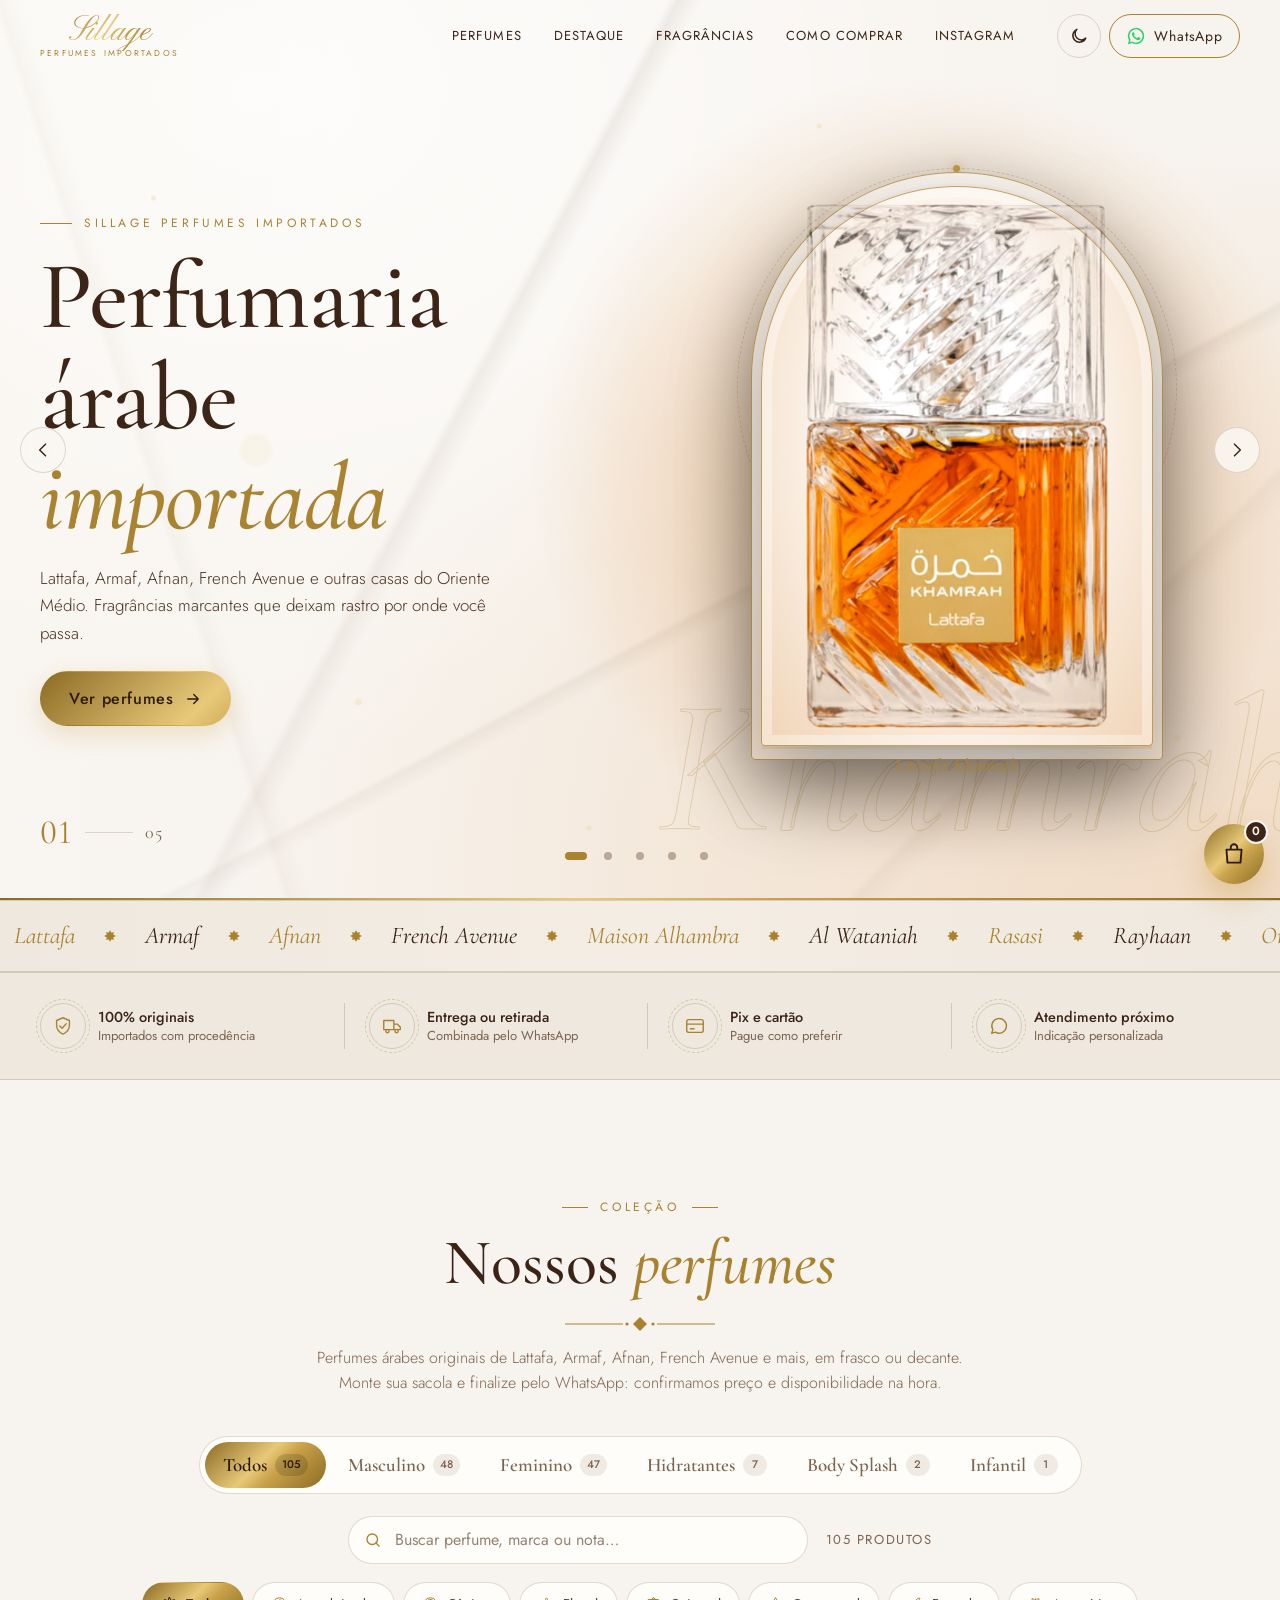
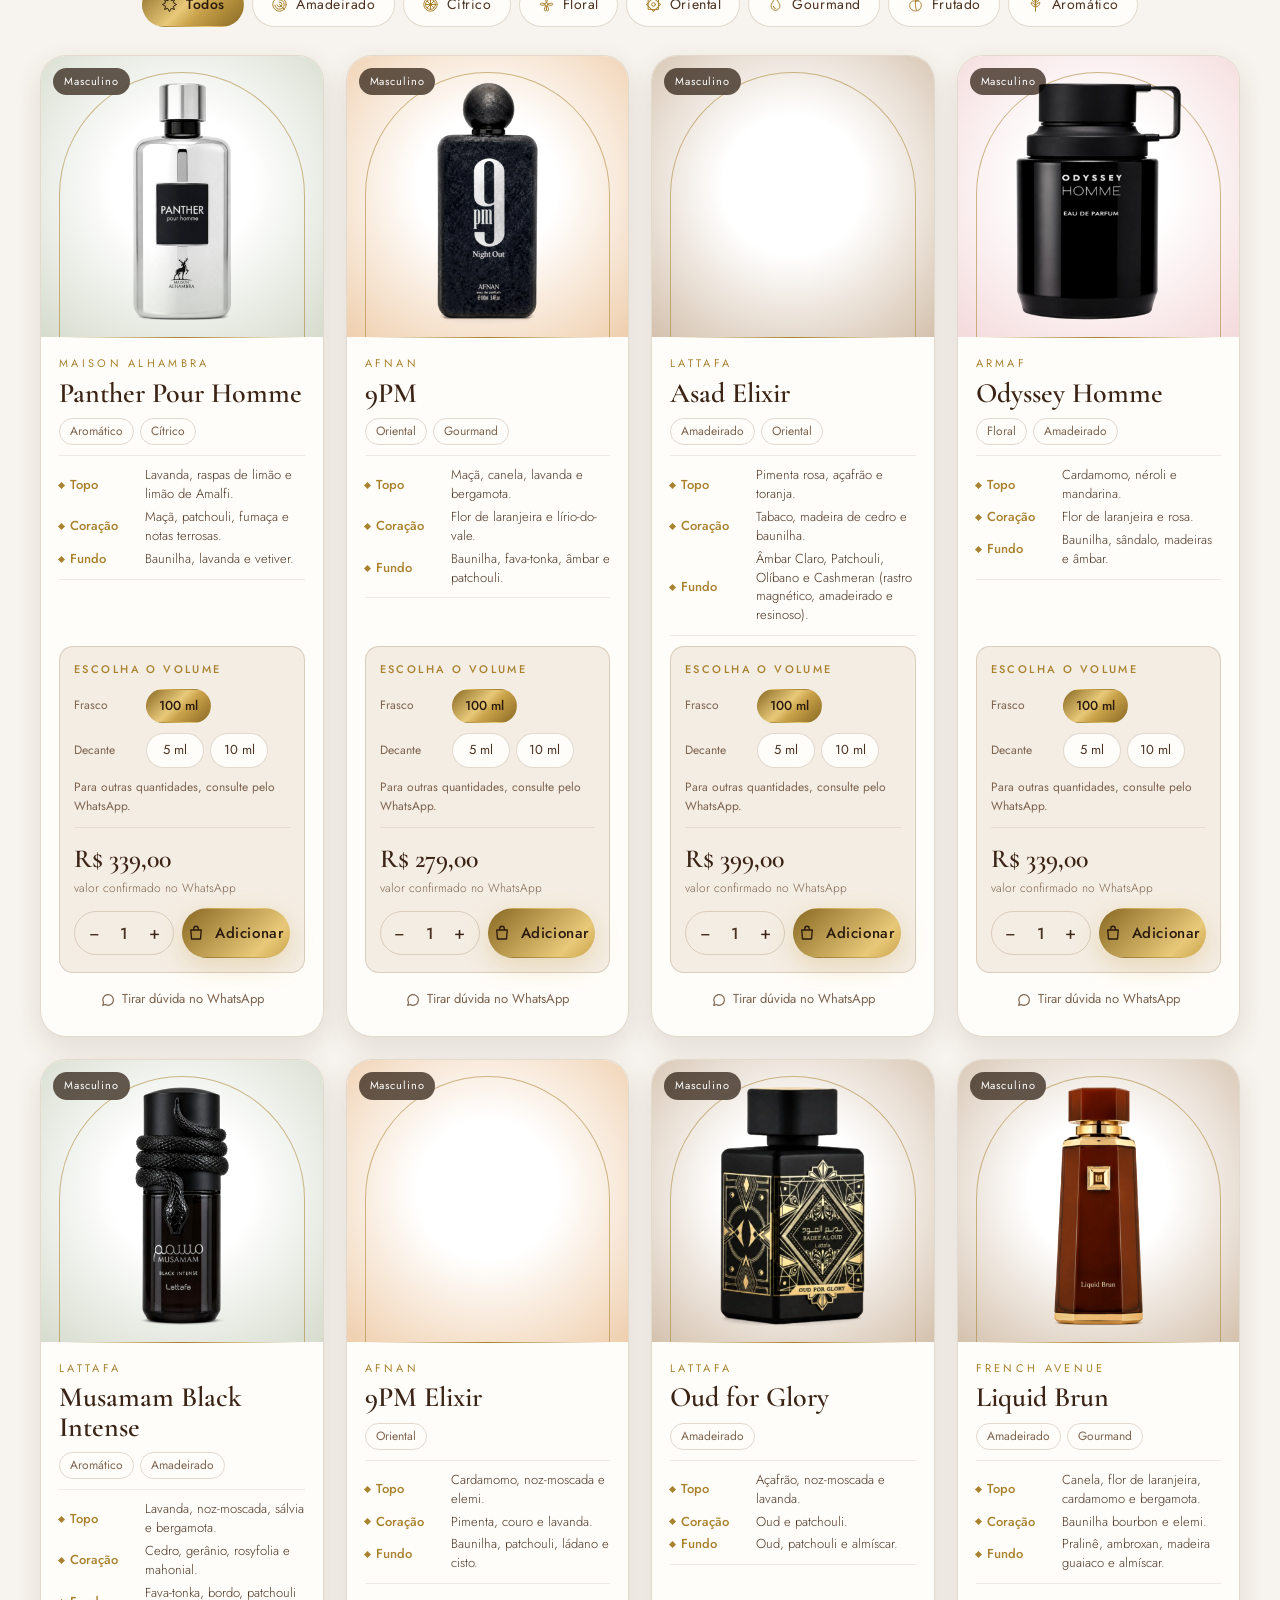
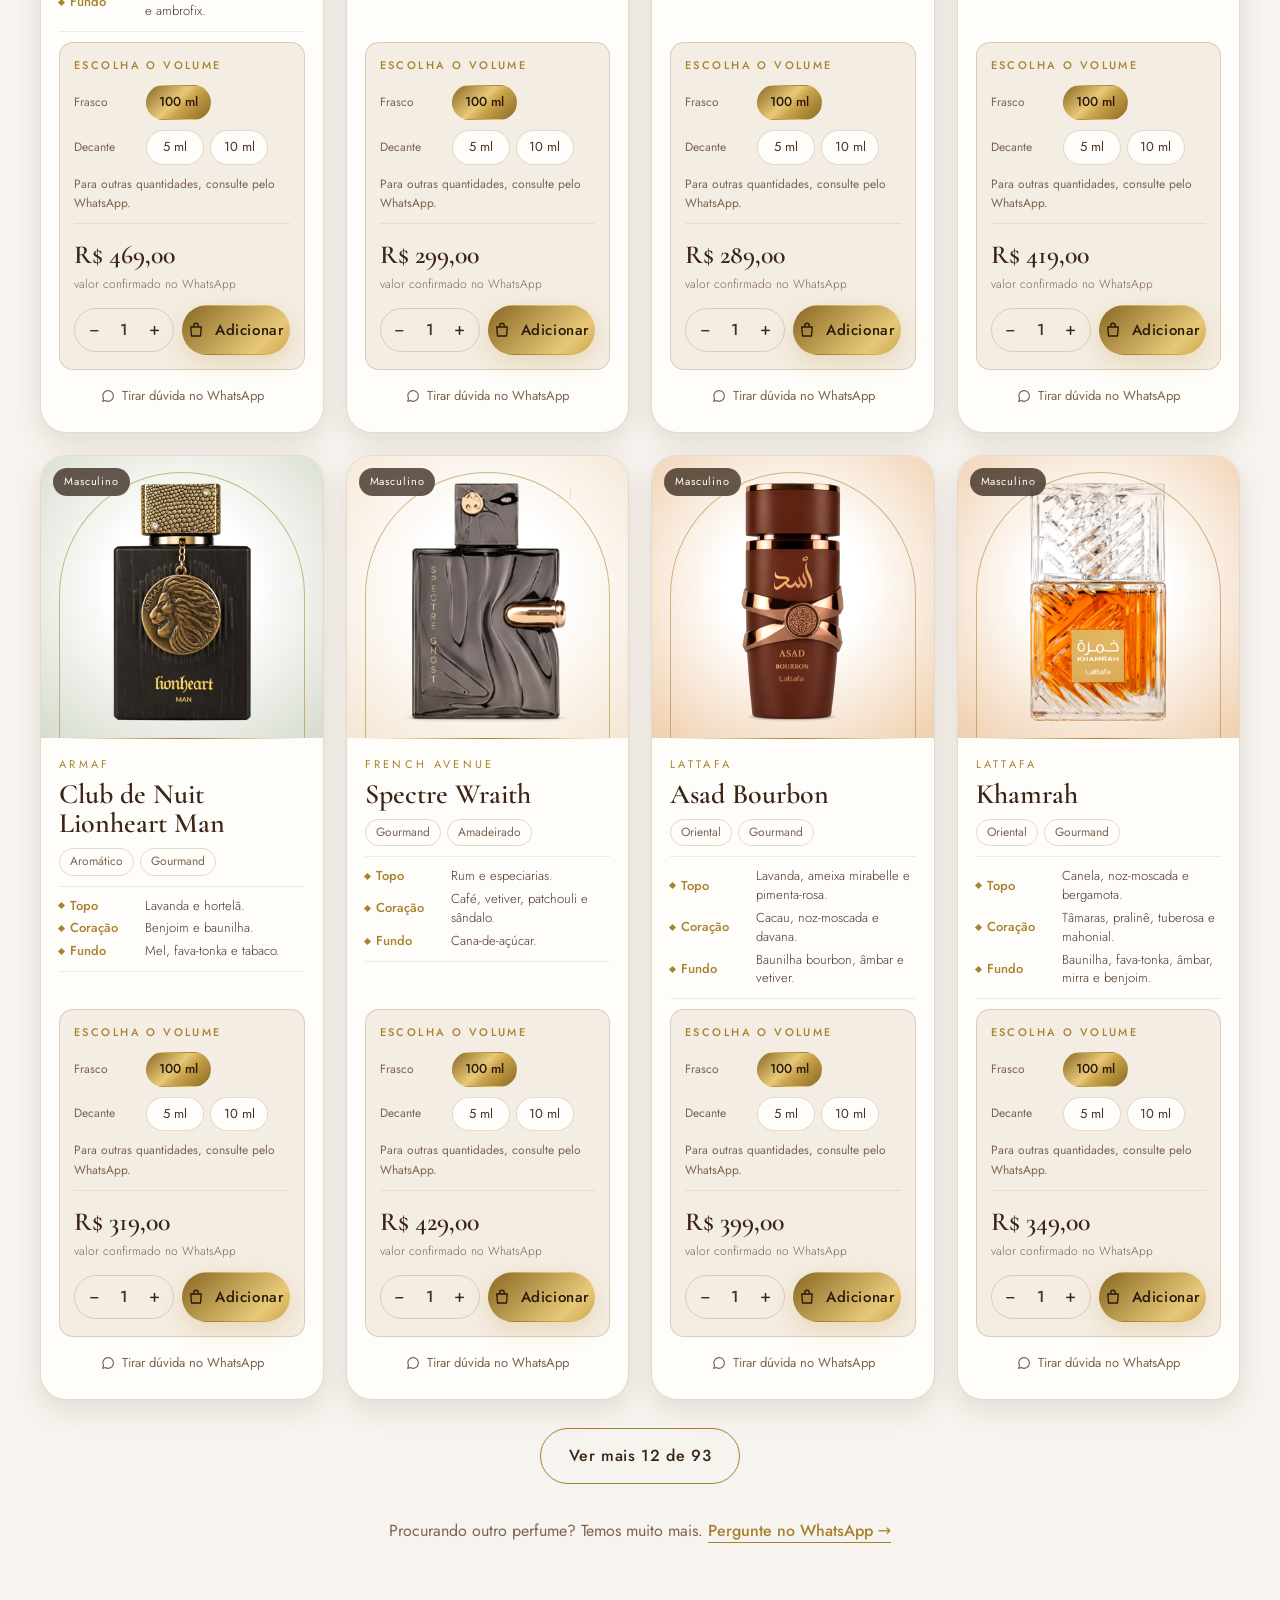
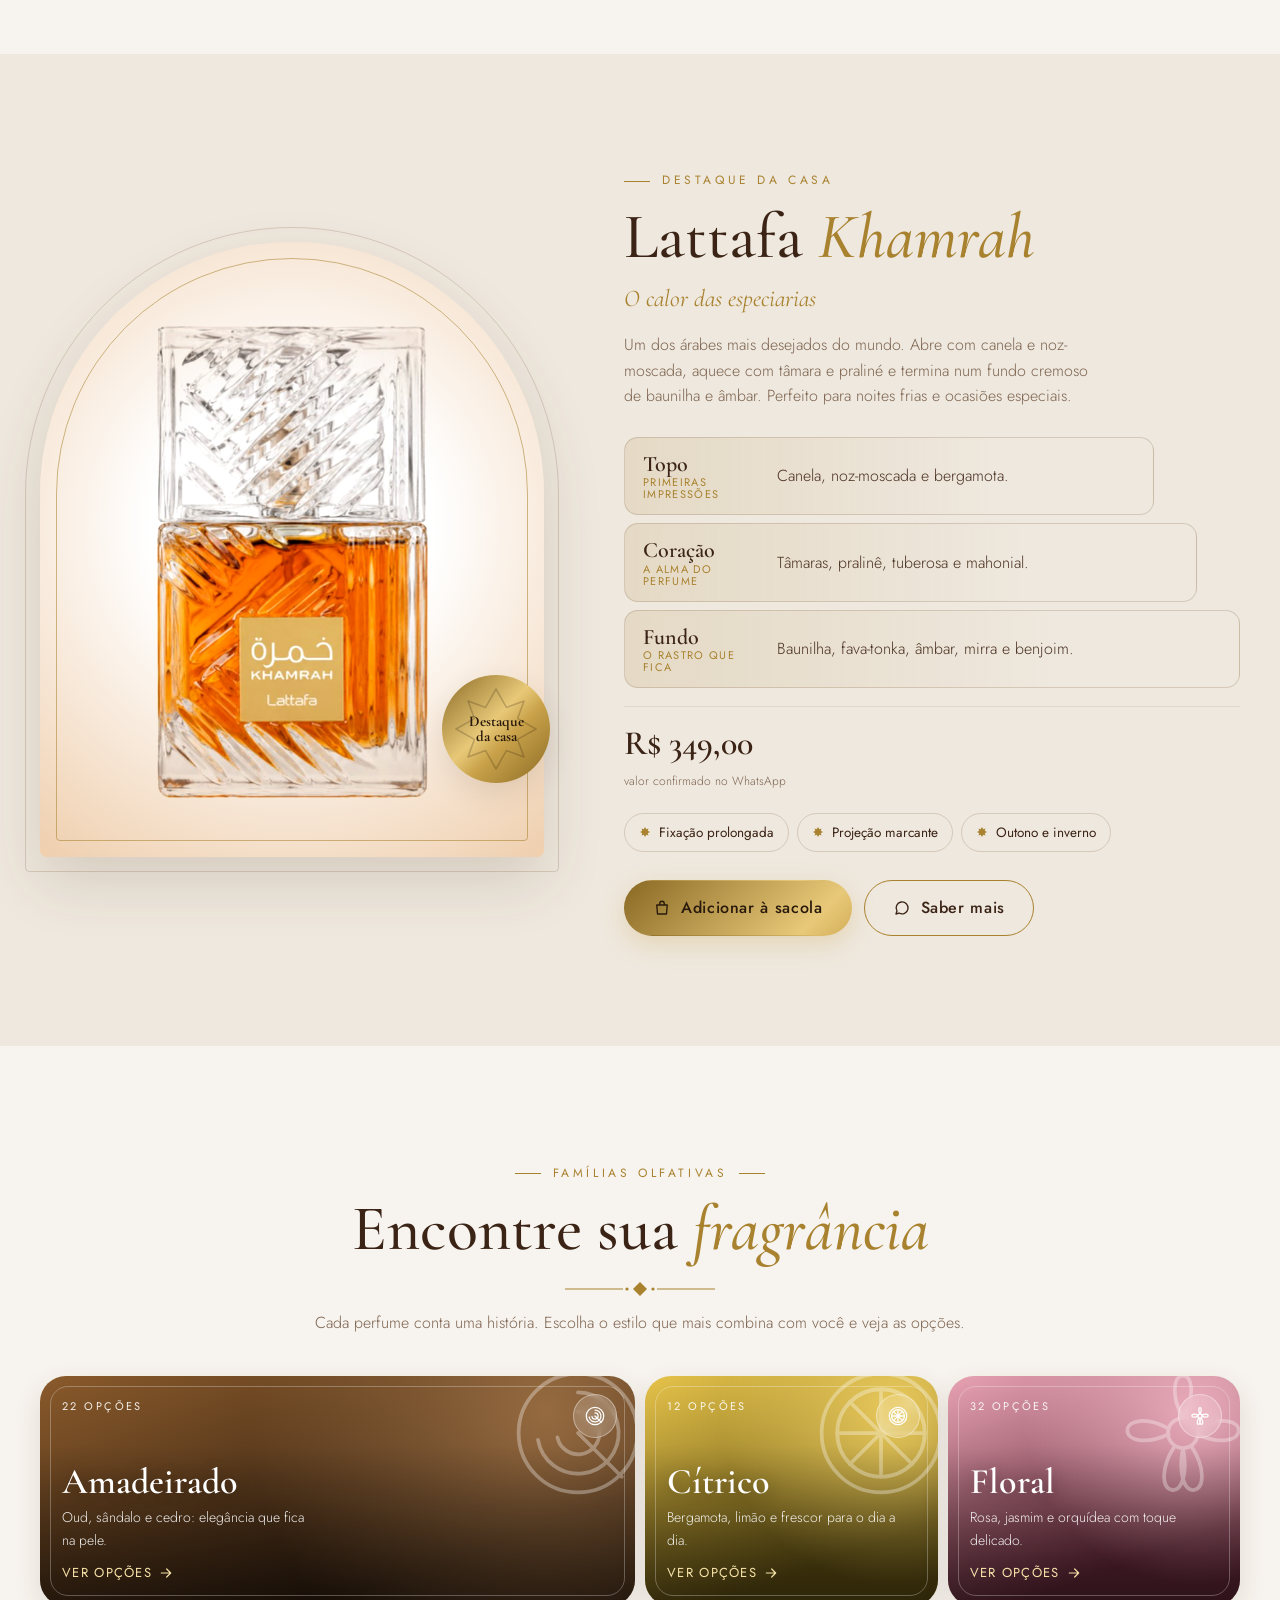
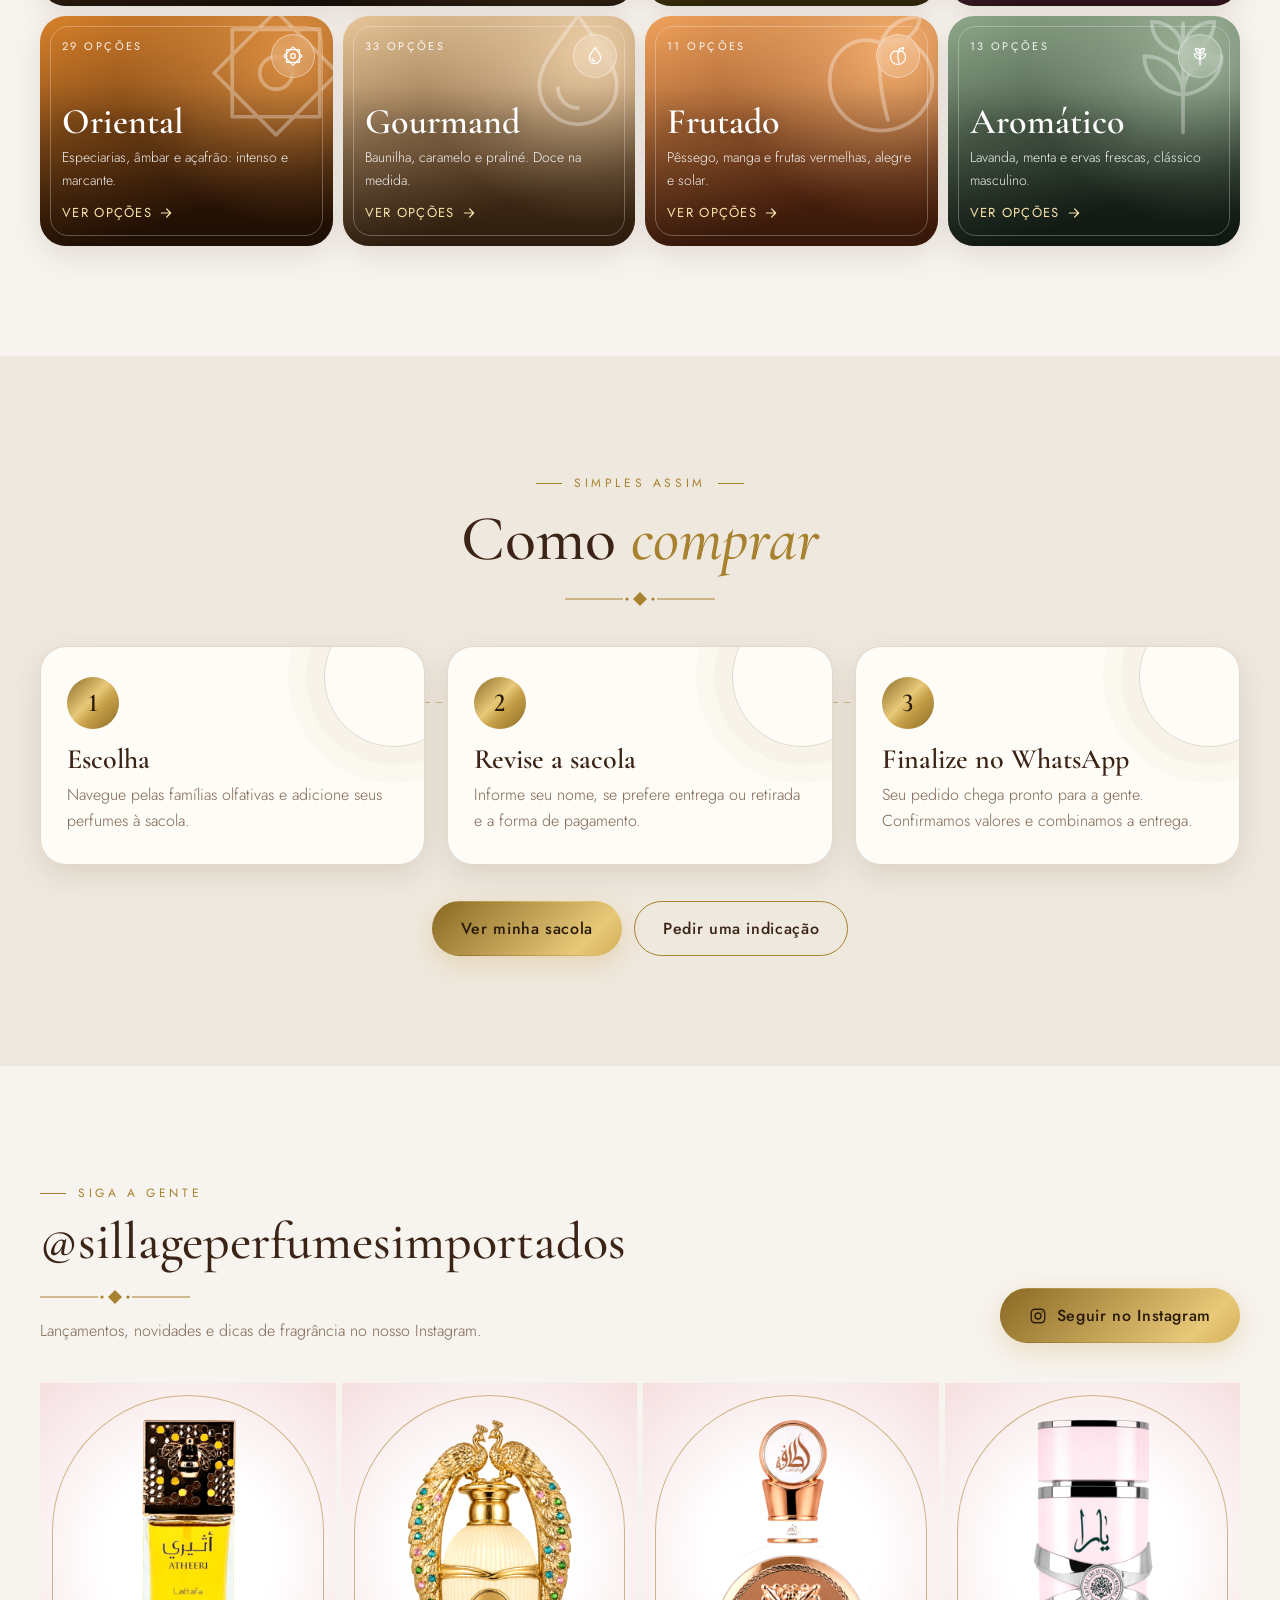
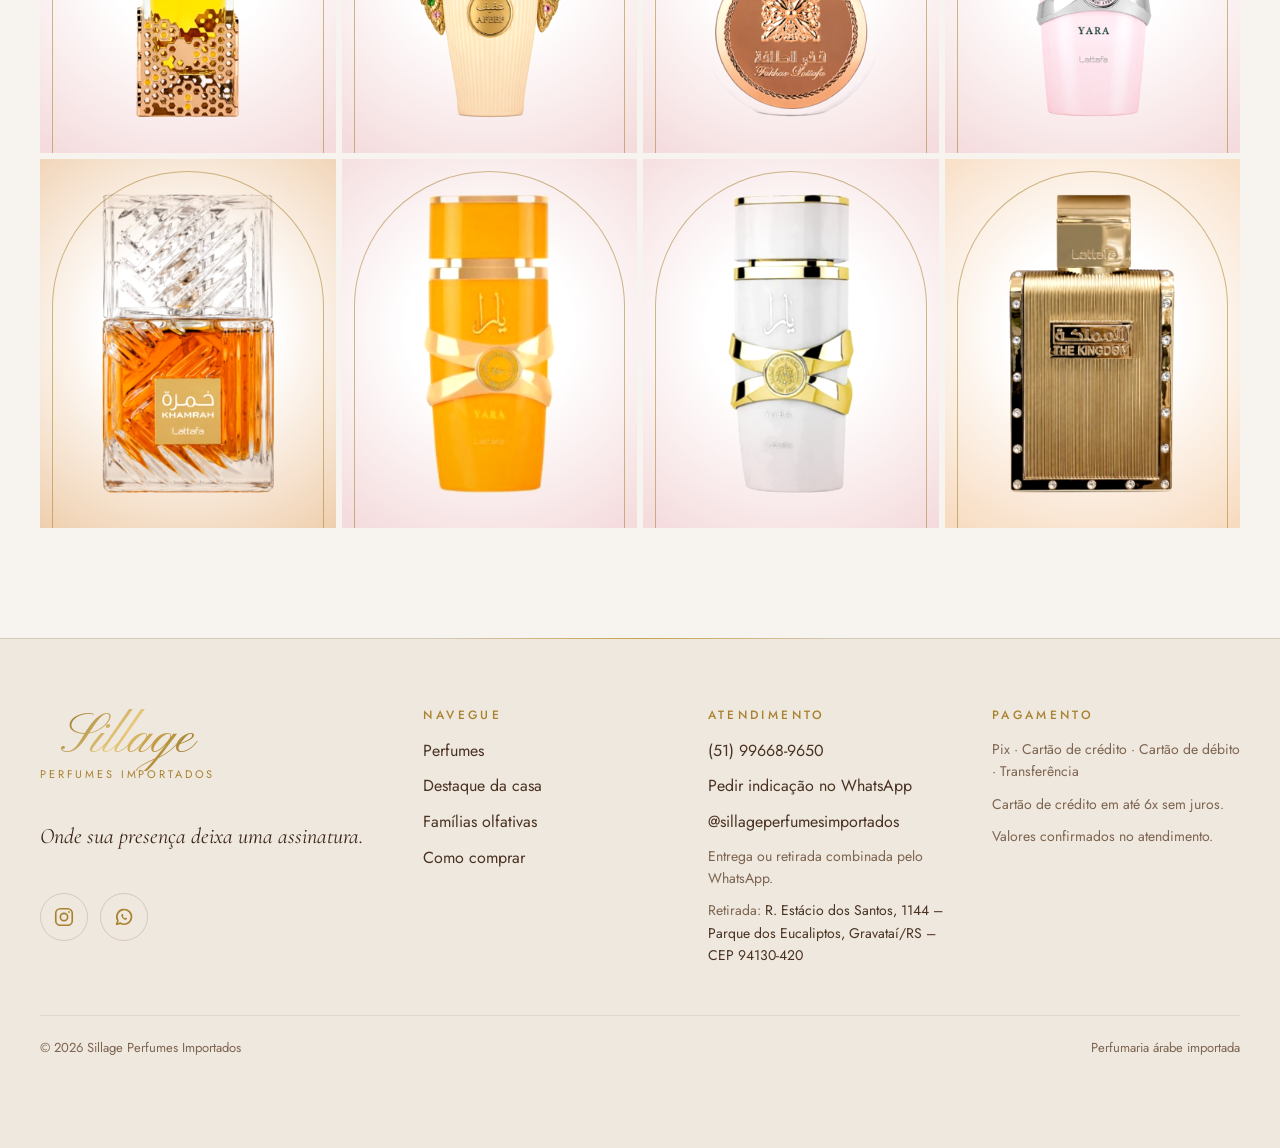
==== commit 9f6d2fa6: "Merge main (painel /admin): páginas de SEO com os produtos do painel - Resolve os conflitos com o pa" ====
--- a/index.html
+++ b/index.html
@@ -3,14 +3,24 @@
 <head>
   <meta charset="utf-8">
   <meta name="viewport" content="width=device-width, initial-scale=1, viewport-fit=cover">
-  <title>Sillage Perfumes Importados | Perfumaria árabe</title>
-  <meta name="description" content="Perfumes árabes importados: Lattafa, Armaf, Rasasi e mais. Escolha por família olfativa (amadeirado, cítrico, floral, oriental, gourmand) e finalize seu pedido pelo WhatsApp.">
+  <title>Perfumes Árabes Originais em Gravataí/RS | Sillage Perfumes</title>
+  <meta name="description" content="Perfumes árabes originais Lattafa, Armaf, Afnan e mais, com frascos e decantes de 5 e 10 ml. Pix ou até 6x sem juros. Entrega ou retirada em Gravataí/RS.">
+  <link rel="canonical" href="https://sillageperfumaria.com.br/">
   <meta name="theme-color" content="#0b0b0d">
   <meta property="og:type" content="website">
-  <meta property="og:title" content="Sillage Perfumes Importados">
-  <meta property="og:description" content="Perfumaria árabe importada. Monte sua sacola e finalize pelo WhatsApp.">
+  <meta property="og:site_name" content="Sillage Perfumes Importados">
+  <meta property="og:title" content="Sillage Perfumes Importados | Perfumes árabes originais">
+  <meta property="og:description" content="Lattafa, Armaf, Afnan e mais: frascos e decantes. Monte sua sacola e finalize pelo WhatsApp.">
+  <meta property="og:url" content="https://sillageperfumaria.com.br/">
+  <meta property="og:image" content="https://sillageperfumaria.com.br/img/og-cover.jpg">
+  <meta property="og:image:width" content="1200">
+  <meta property="og:image:height" content="630">
+  <meta property="og:image:alt" content="Sillage Perfumes Importados: perfumes árabes originais">
   <meta property="og:locale" content="pt_BR">
+  <meta name="twitter:card" content="summary_large_image">
   <link rel="icon" href="img/favicon.svg" type="image/svg+xml">
+  <link rel="apple-touch-icon" href="img/apple-touch-icon.png">
+  <link rel="manifest" href="site.webmanifest">
 
   <!-- Aplica o tema antes de pintar a página (evita piscar). Salvo em "sillage:theme"; senão, segue o sistema. -->
   <script>
@@ -34,20 +44,41 @@
   <script type="application/ld+json">
   {
     "@context": "https://schema.org",
-    "@type": "Store",
-    "name": "Sillage Perfumes Importados",
-    "telephone": "+55 51 99668-9650",
-    "address": {
-      "@type": "PostalAddress",
-      "streetAddress": "R. Estácio dos Santos, 1144 - Parque dos Eucaliptos",
-      "addressLocality": "Gravataí",
-      "addressRegion": "RS",
-      "postalCode": "94130-420",
-      "addressCountry": "BR"
-    },
-    "description": "Perfumaria árabe importada: Lattafa, Armaf, Rasasi e outras marcas.",
-    "paymentAccepted": "Pix, Cartão de crédito, Cartão de débito, Transferência",
-    "sameAs": ["https://www.instagram.com/sillageperfumesimportados/"]
+    "@graph": [
+      {
+        "@type": "Store",
+        "@id": "https://sillageperfumaria.com.br/#loja",
+        "name": "Sillage Perfumes Importados",
+        "url": "https://sillageperfumaria.com.br/",
+        "logo": "https://sillageperfumaria.com.br/img/apple-touch-icon.png",
+        "image": "https://sillageperfumaria.com.br/img/og-cover.jpg",
+        "description": "Perfumaria árabe importada em Gravataí/RS: Lattafa, Armaf, Afnan, Rasasi e outras marcas, em frascos e decantes.",
+        "telephone": "+55 51 99668-9650",
+        "priceRange": "R$ 19,90 – R$ 769",
+        "currenciesAccepted": "BRL",
+        "paymentAccepted": "Pix, Cartão de crédito, Cartão de débito, Transferência",
+        "address": {
+          "@type": "PostalAddress",
+          "streetAddress": "R. Estácio dos Santos, 1144 - Parque dos Eucaliptos",
+          "addressLocality": "Gravataí",
+          "addressRegion": "RS",
+          "postalCode": "94130-420",
+          "addressCountry": "BR"
+        },
+        "geo": { "@type": "GeoCoordinates", "latitude": -29.929306, "longitude": -51.033518 },
+        "hasMap": "https://www.google.com/maps/search/?api=1&query=-29.929306,-51.033518",
+        "areaServed": ["Gravataí", "Rio Grande do Sul"],
+        "sameAs": ["https://www.instagram.com/sillageperfumesimportados/"]
+      },
+      {
+        "@type": "WebSite",
+        "@id": "https://sillageperfumaria.com.br/#site",
+        "name": "Sillage Perfumes Importados",
+        "url": "https://sillageperfumaria.com.br/",
+        "inLanguage": "pt-BR",
+        "publisher": { "@id": "https://sillageperfumaria.com.br/#loja" }
+      }
+    ]
   }
   </script>
 </head>
@@ -87,6 +118,8 @@
   </header>
 
   <main>
+    <h1 class="visually-hidden">Sillage Perfumes Importados: perfumes árabes originais em Gravataí/RS</h1>
+
     <!-- ============ HERO CAROUSEL ============ -->
     <section class="hero" aria-roledescription="carrossel" aria-label="Destaques">
       <div class="hero__track" data-hero-track></div>
@@ -131,7 +164,7 @@
         <header class="section-head">
           <p class="kicker">Coleção</p>
           <h2 class="display" id="perfumes-title">Nossos <em>perfumes</em></h2>
-          <p class="section-head__text">Monte sua sacola e finalize pelo WhatsApp. Confirmamos preço e disponibilidade na hora.</p>
+          <p class="section-head__text">Perfumes árabes originais de Lattafa, Armaf, Afnan, French Avenue e mais, em frasco ou decante. Monte sua sacola e finalize pelo WhatsApp: confirmamos preço e disponibilidade na hora.</p>
         </header>
 
         <div class="tabs" role="tablist" aria-label="Categorias" data-categories></div>
@@ -260,6 +293,7 @@
         <p>Valores confirmados no atendimento.</p>
       </div>
     </div>
+    <!-- build:explore (scripts/build.mjs coloca aqui os links para marcas, famílias e categorias) -->
     <div class="container footer__bottom">
       <p>© <span data-year></span> Sillage Perfumes Importados</p>
       <p>Perfumaria árabe importada</p>
@@ -371,6 +405,7 @@
   <div class="toast" data-toast role="status" aria-live="polite"></div>
 
   <script src="js/data.js"></script>
+  <script src="js/catalog.js"></script>
   <script src="js/main.js"></script>
 </body>
 </html>
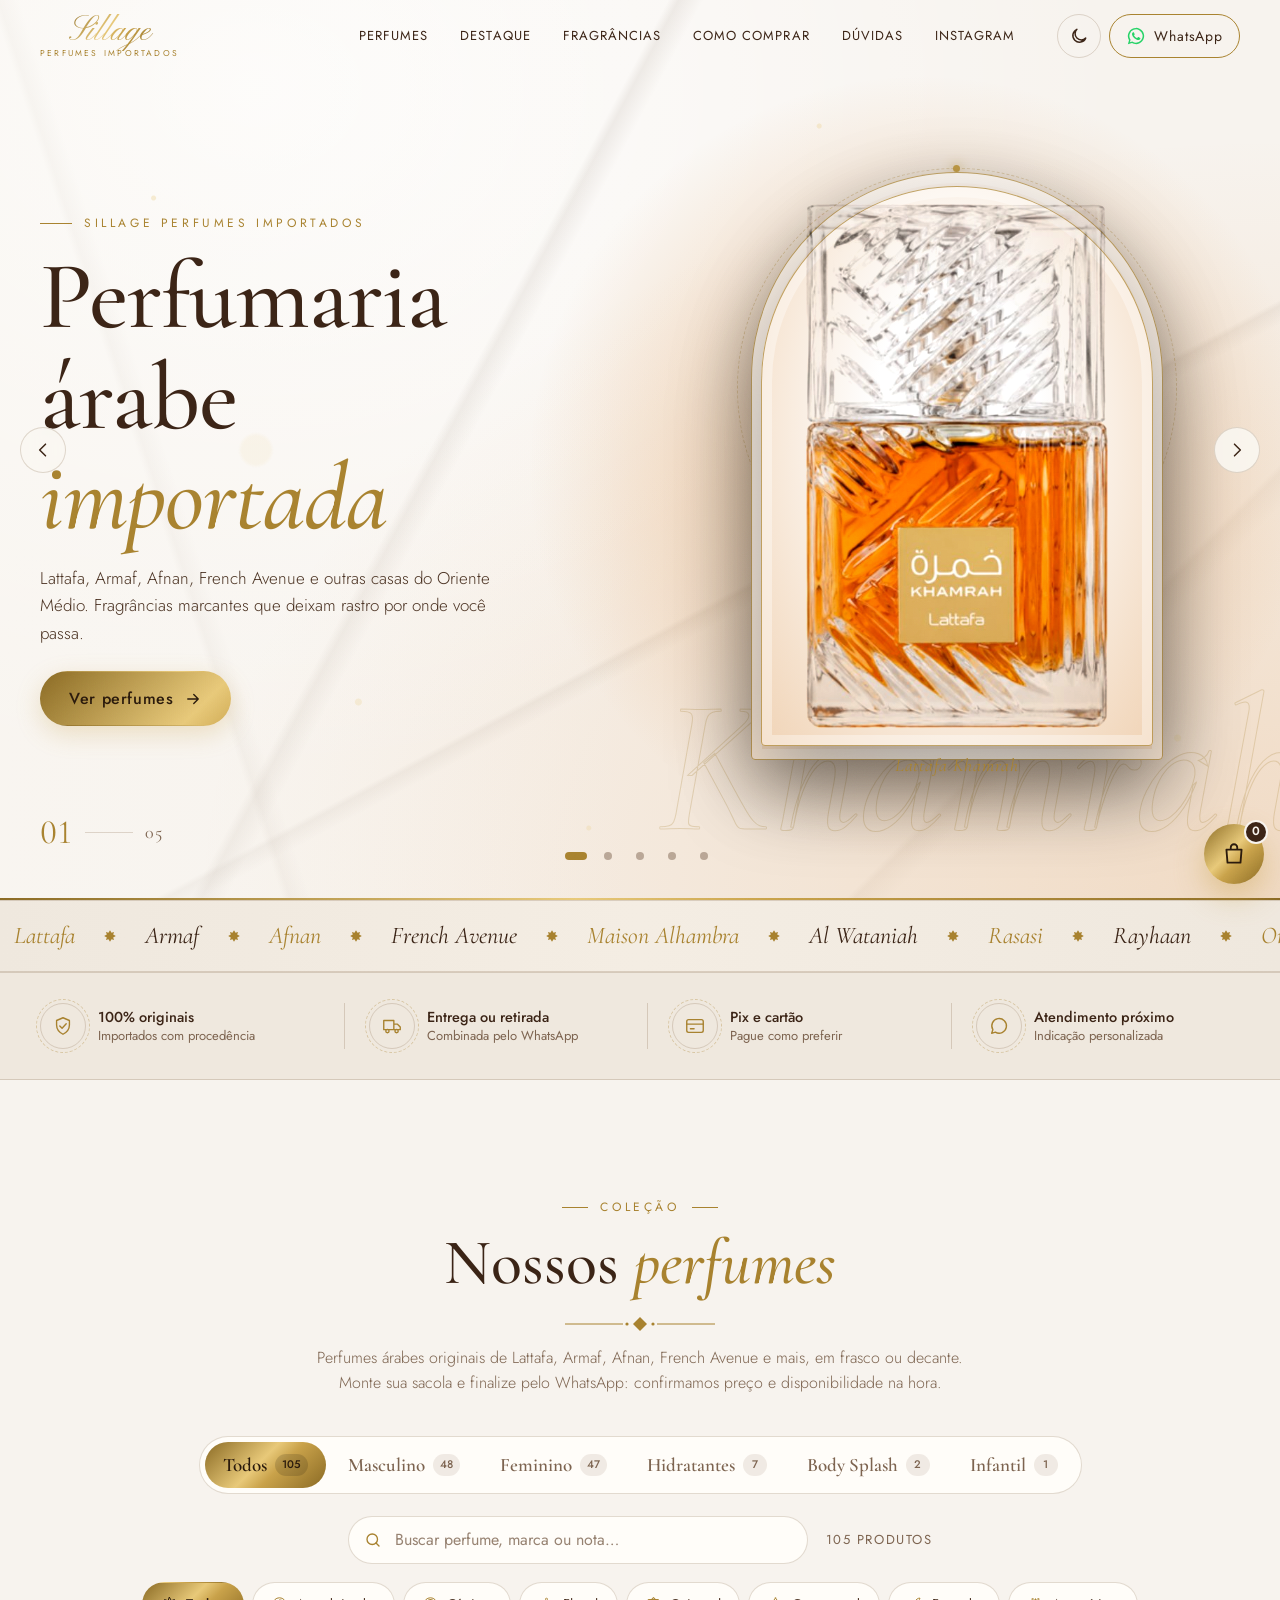
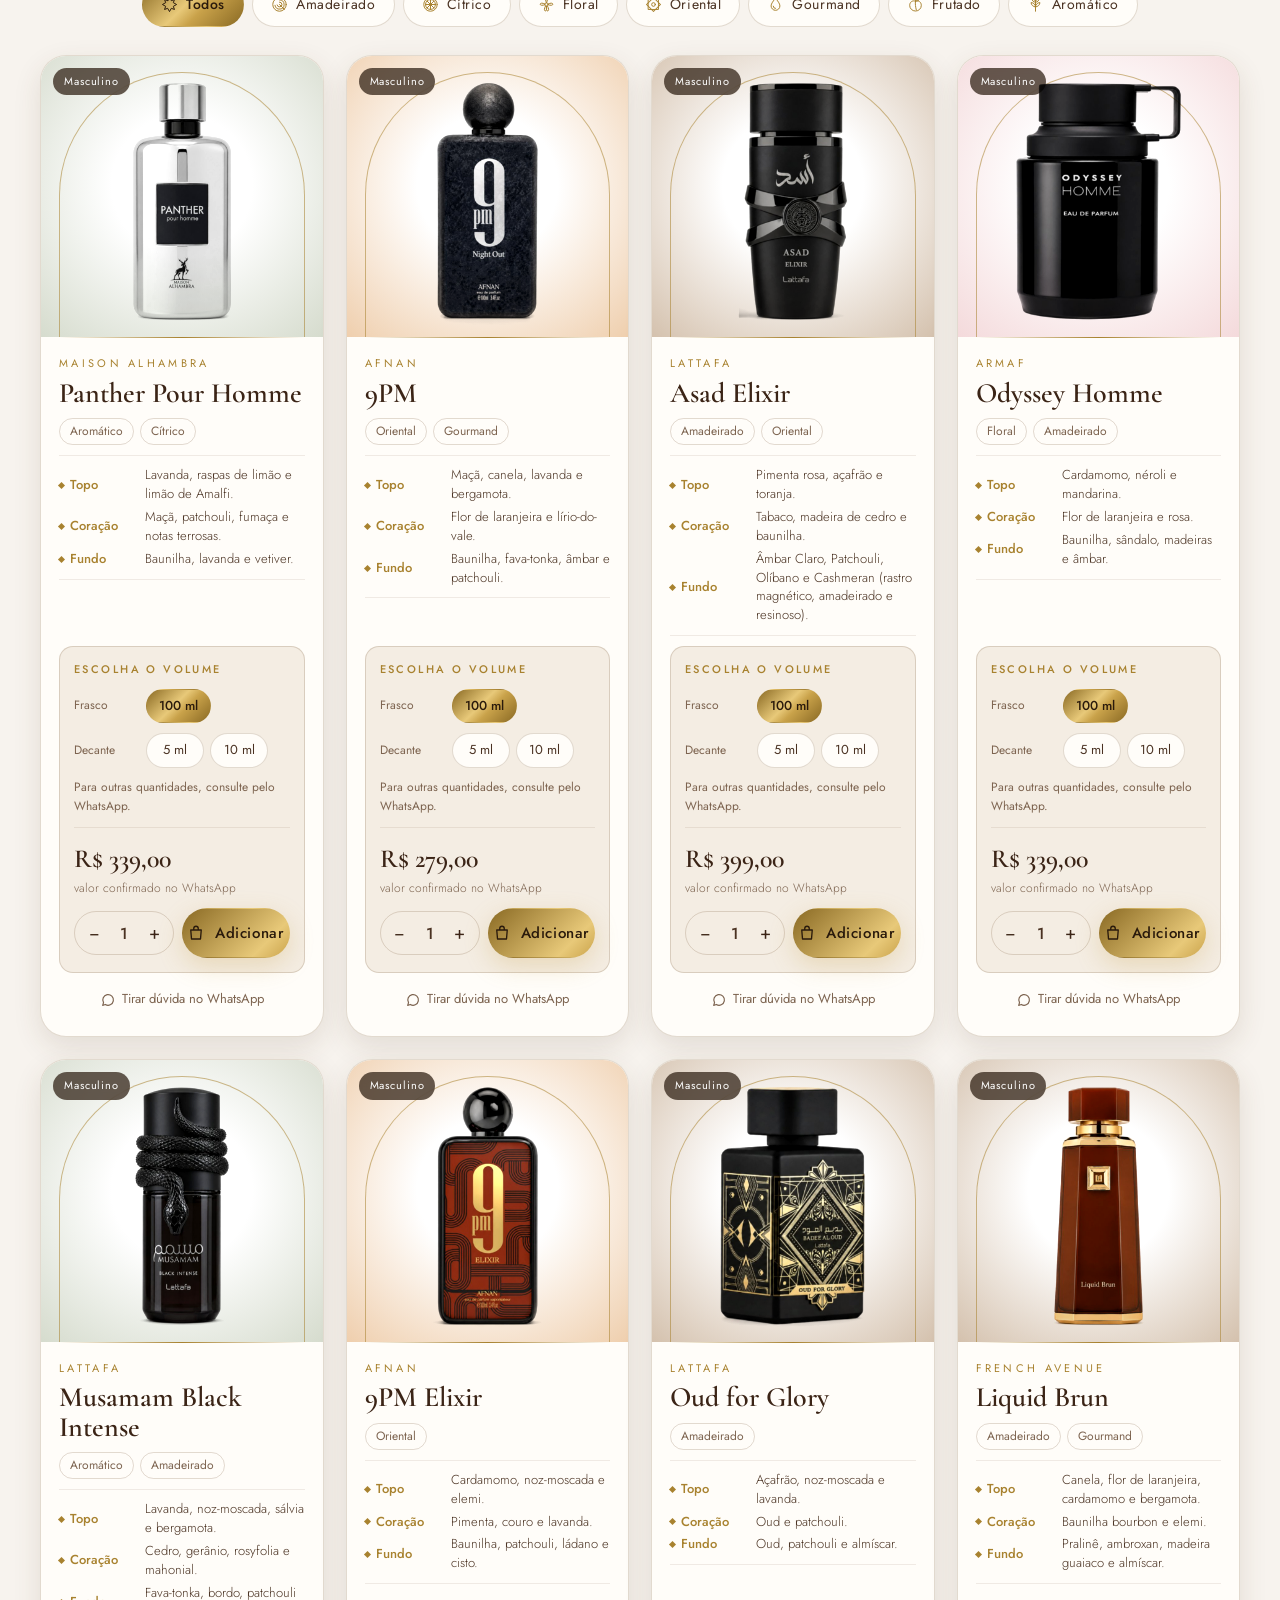
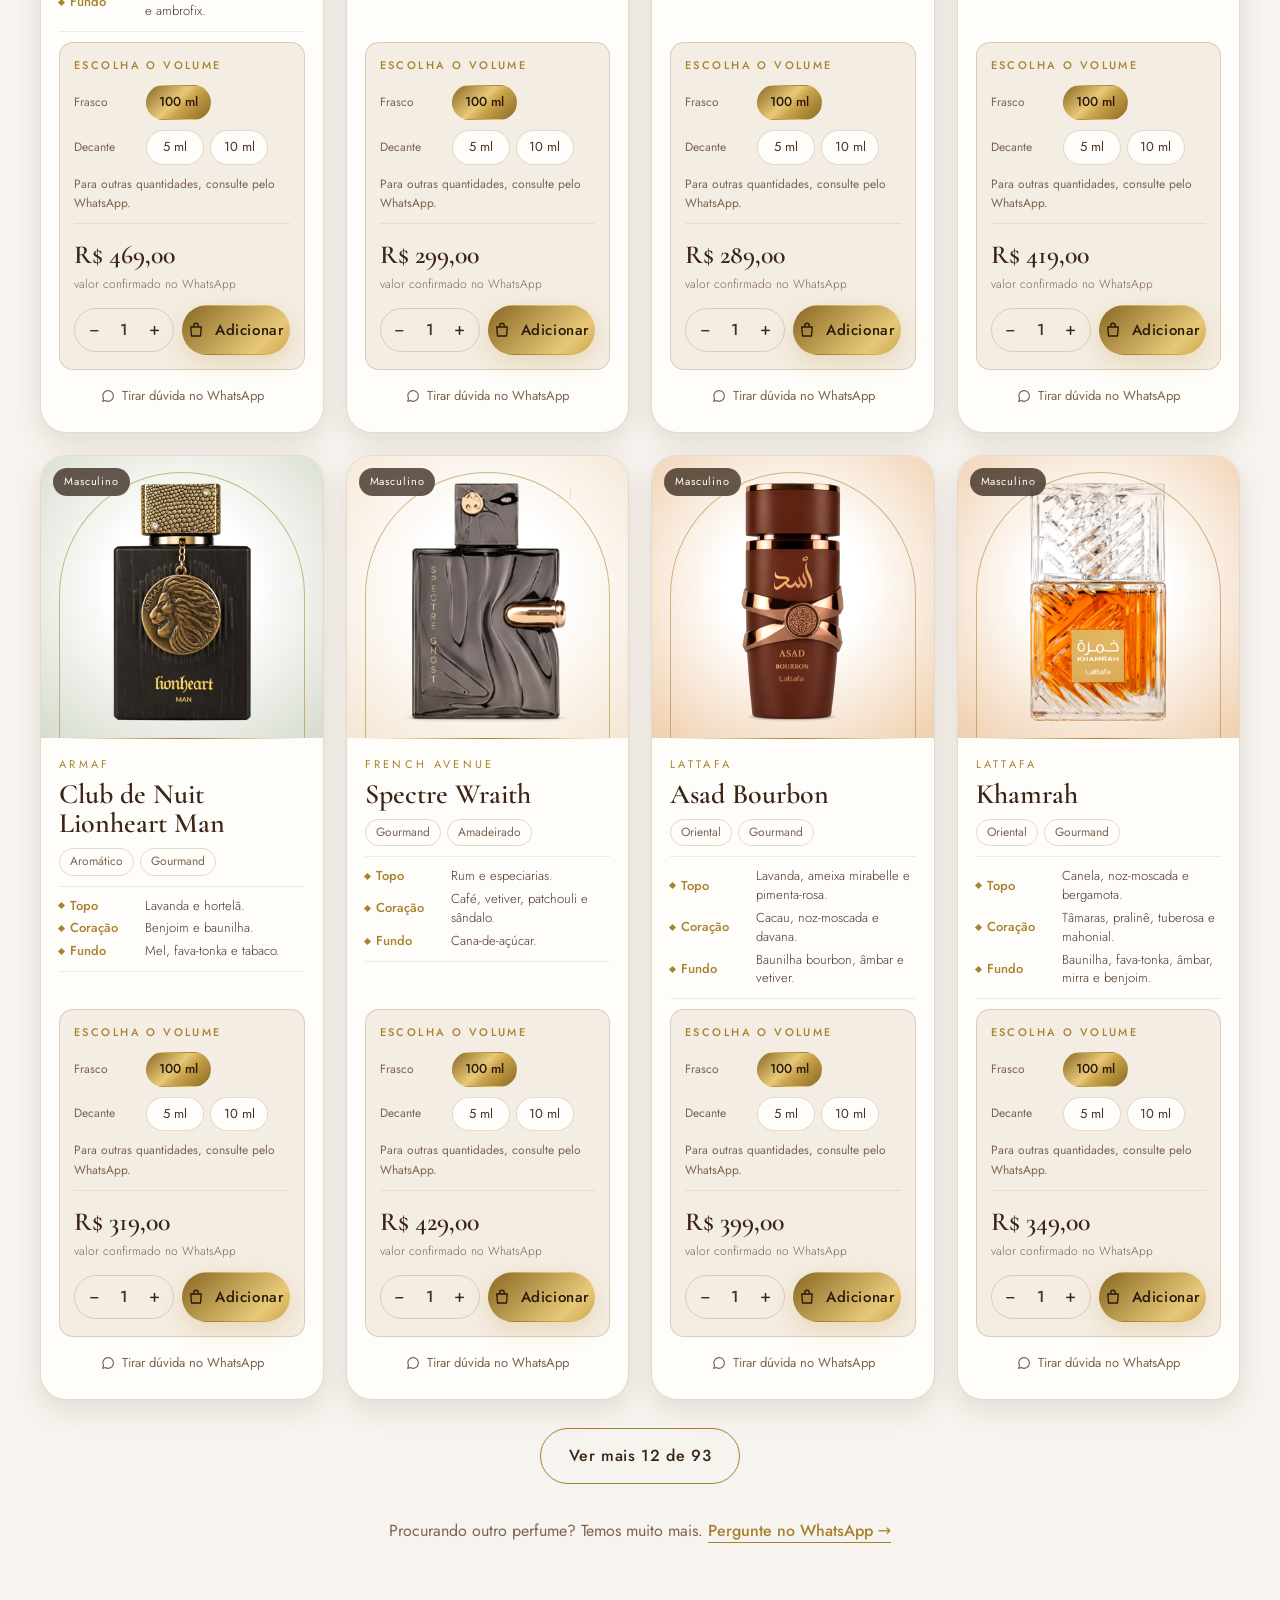
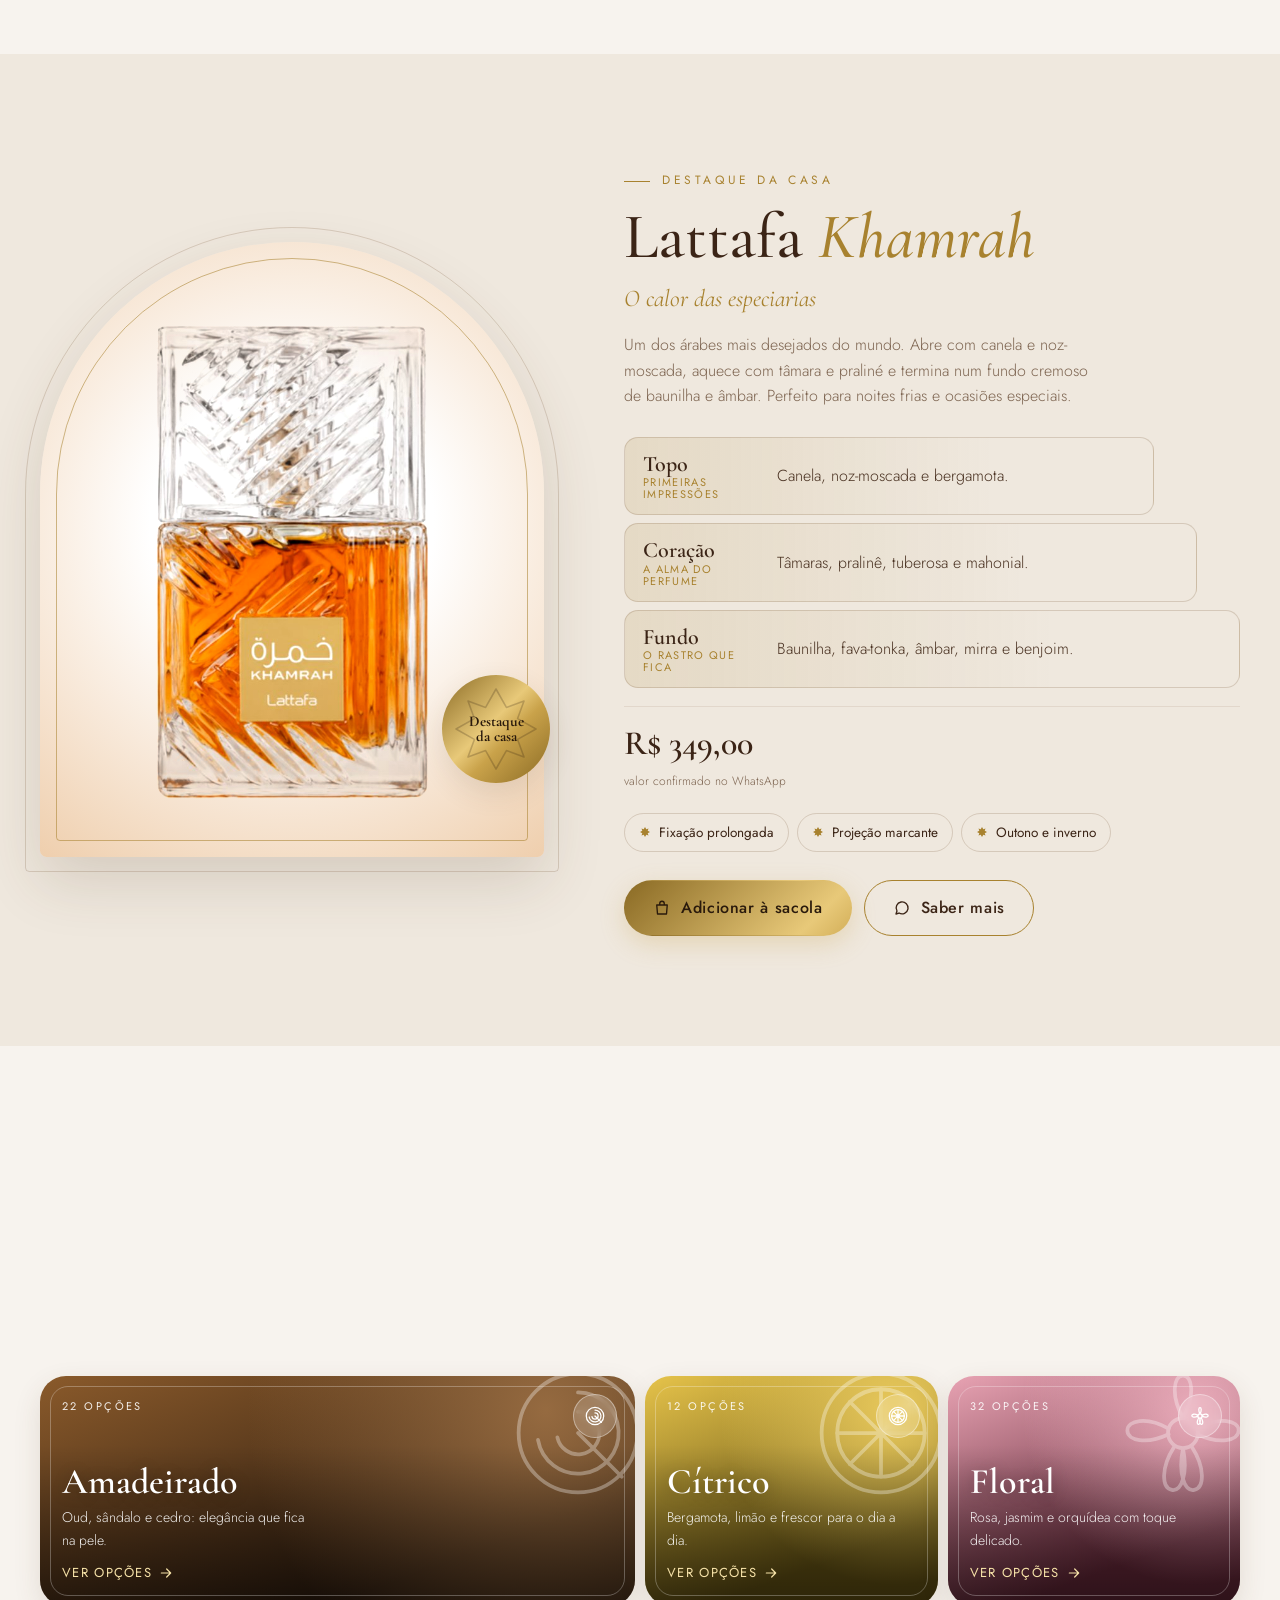
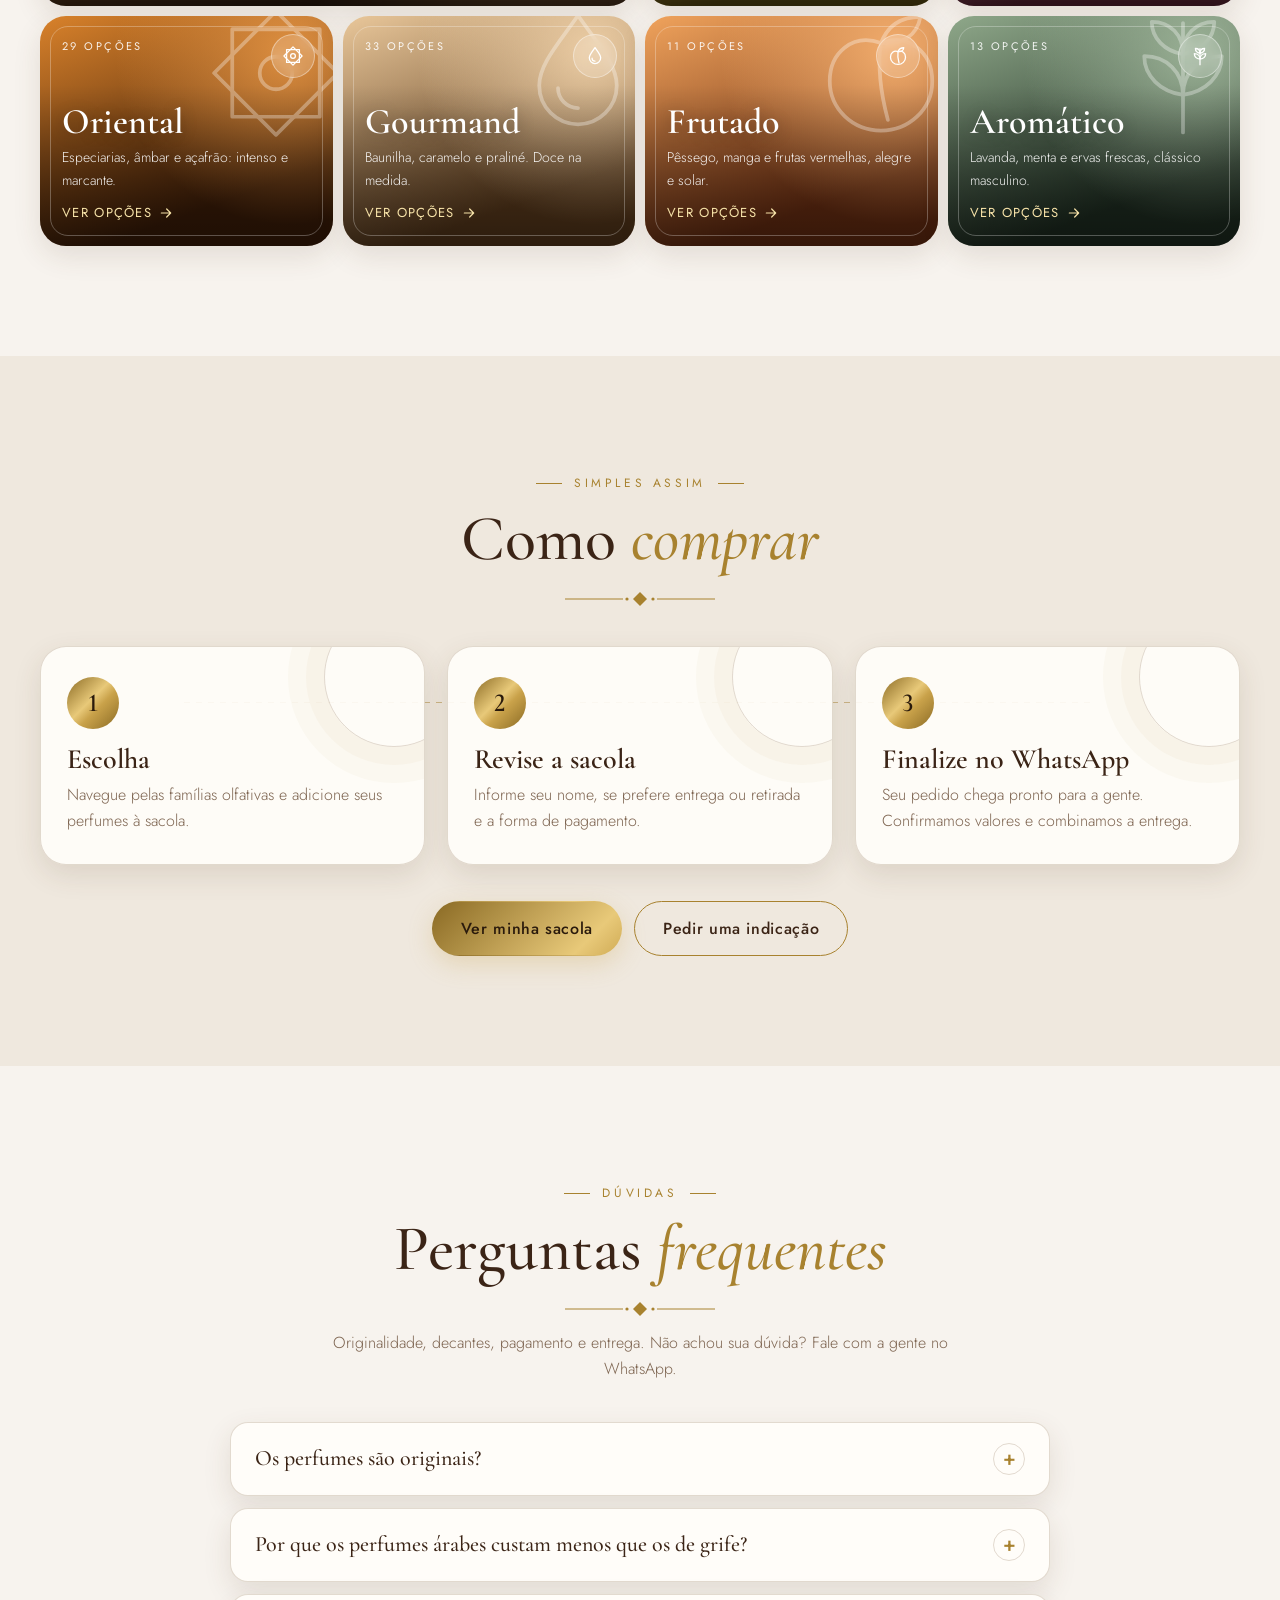
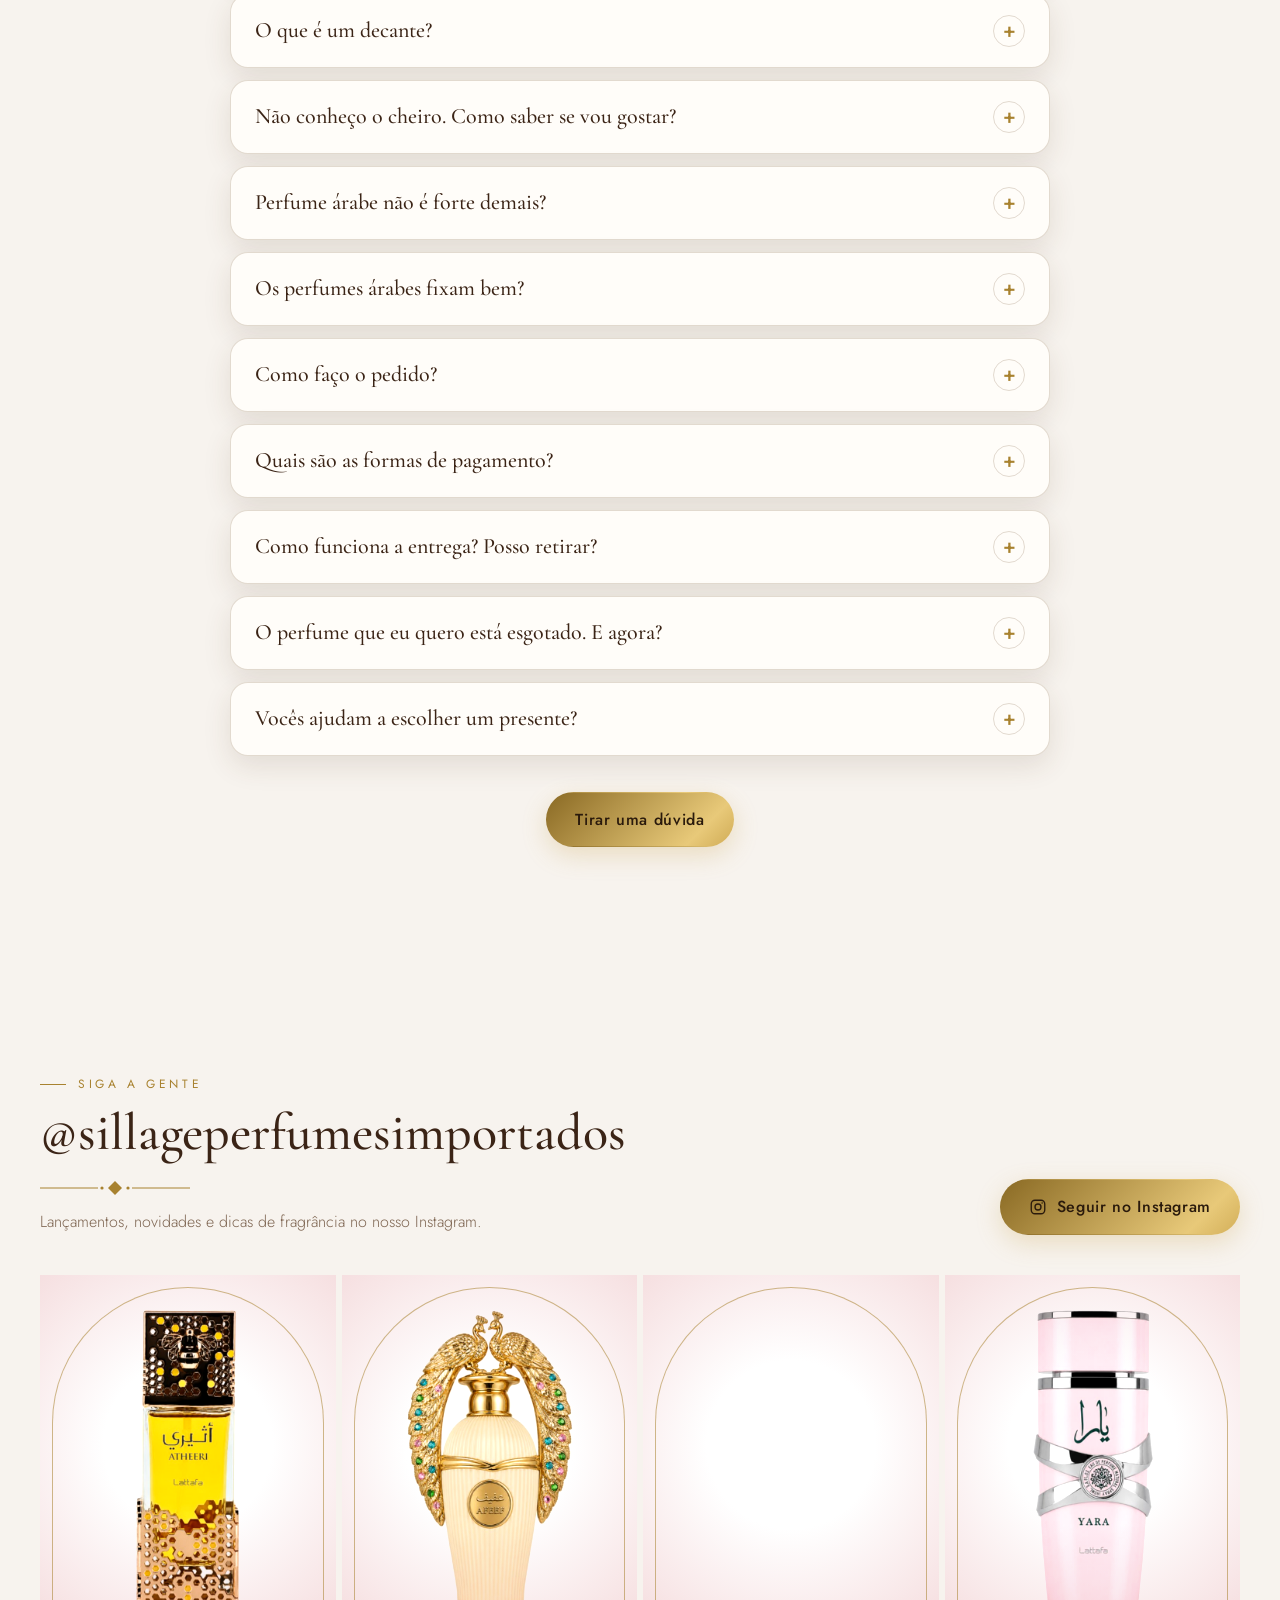
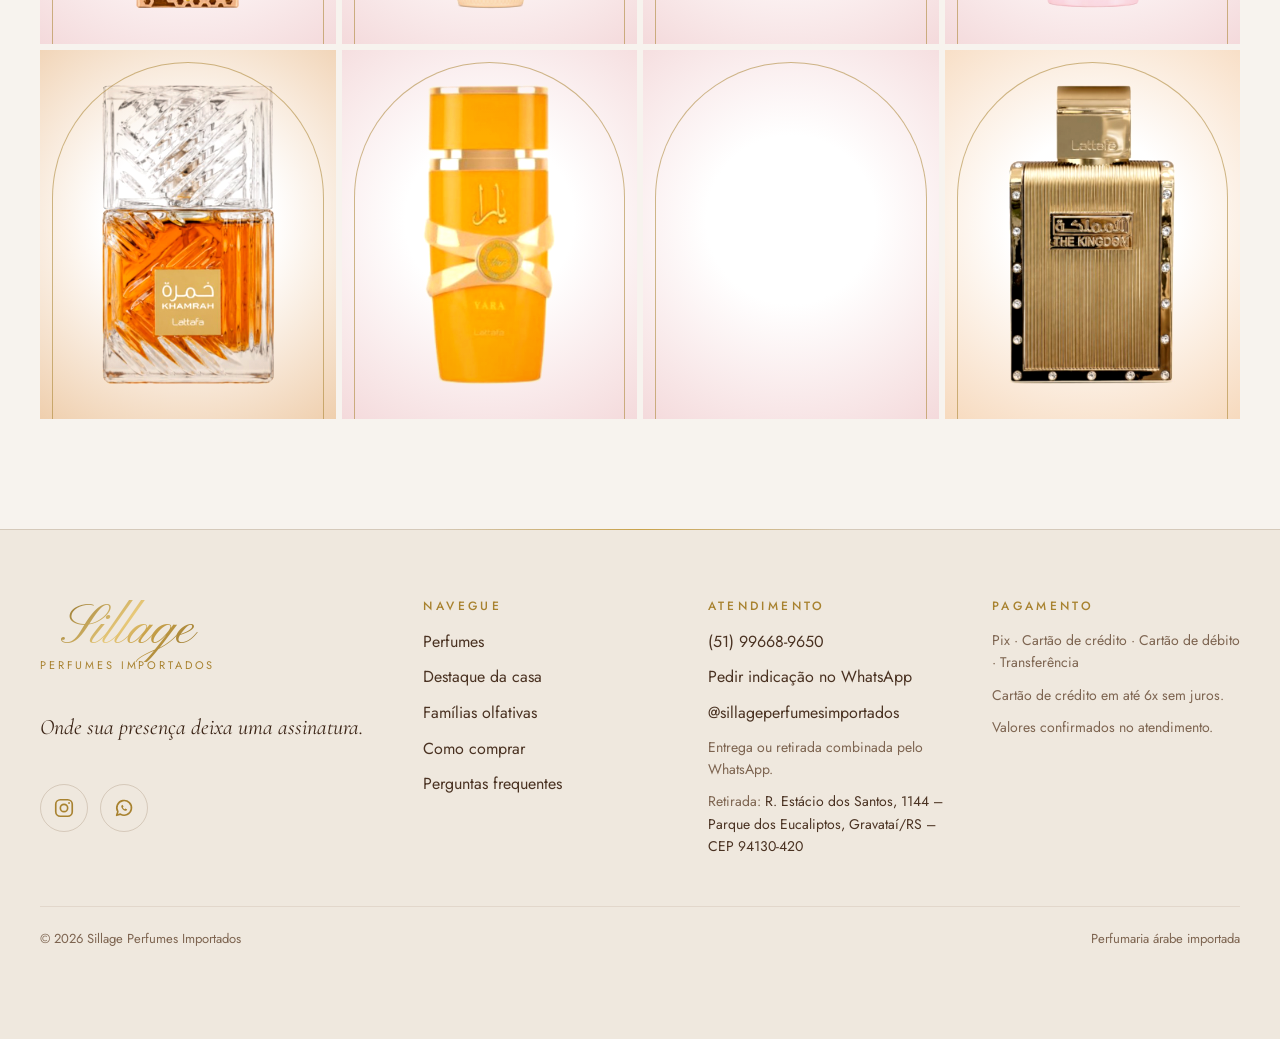
==== commit b4072531: "Home: seção de perguntas frequentes (FAQ) 11 perguntas sobre originalidade, preço, decantes, fixação" ====
--- a/index.html
+++ b/index.html
@@ -98,6 +98,7 @@
         <a href="#destaque">Destaque</a>
         <a href="#fragrancias">Fragrâncias</a>
         <a href="#como-comprar">Como comprar</a>
+        <a href="#duvidas">Dúvidas</a>
         <a href="#instagram">Instagram</a>
       </nav>
 
@@ -234,6 +235,21 @@
       </div>
     </section>
 
+    <!-- ============ DÚVIDAS ============ -->
+    <section class="section" id="duvidas" aria-labelledby="faq-title">
+      <div class="container">
+        <header class="section-head">
+          <p class="kicker">Dúvidas</p>
+          <h2 class="display" id="faq-title">Perguntas <em>frequentes</em></h2>
+          <p class="section-head__text">Originalidade, decantes, pagamento e entrega. Não achou sua dúvida? Fale com a gente no WhatsApp.</p>
+        </header>
+        <div class="faq" data-faq></div>
+        <div class="steps__cta">
+          <a class="btn btn--gold btn--lg" href="#" data-wa="Olá, Sillage! Vim pelo site e tenho uma dúvida ✨">Tirar uma dúvida</a>
+        </div>
+      </div>
+    </section>
+
     <!-- ============ INSTAGRAM ============ -->
     <section class="section" id="instagram" aria-labelledby="insta-title">
       <div class="container">
@@ -277,6 +293,7 @@
         <a href="#destaque">Destaque da casa</a>
         <a href="#fragrancias">Famílias olfativas</a>
         <a href="#como-comprar">Como comprar</a>
+        <a href="#duvidas">Perguntas frequentes</a>
       </nav>
       <div class="footer__col">
         <h3>Atendimento</h3>
--- a/css/style.css
+++ b/css/style.css
@@ -551,6 +551,28 @@
 .steps__cta { display: flex; flex-wrap: wrap; justify-content: center; gap: 12px; margin-top: 36px; }
 @media (min-width: 840px) { .steps { grid-template-columns: repeat(3, 1fr); gap: 22px; } }
 
+/* ---------- Perguntas frequentes ---------- */
+.faq { max-width: 820px; margin: 0 auto; display: grid; gap: 12px; }
+.faq__item {
+  border-radius: var(--radius); background: var(--surface); border: 1px solid var(--line); box-shadow: var(--shadow-sm);
+  transition: border-color .2s ease;
+}
+.faq__item[open] { border-color: var(--gold); }
+.faq__q {
+  list-style: none; cursor: pointer; display: flex; align-items: center; justify-content: space-between; gap: 16px;
+  padding: 20px 24px; font-family: var(--font-display); font-size: 22px; font-weight: 500; color: var(--heading); line-height: 1.25;
+}
+.faq__q::-webkit-details-marker { display: none; }
+.faq__q::after {
+  content: "+"; flex: none; display: grid; place-items: center; width: 32px; height: 32px; border-radius: 50%;
+  border: 1px solid var(--line); color: var(--gold); font-family: var(--font-body); font-size: 20px; line-height: 1;
+  transition: transform .25s ease;
+}
+.faq__item[open] .faq__q::after { transform: rotate(45deg); }
+.faq__q:focus-visible { outline-offset: -2px; border-radius: var(--radius); }
+.faq__a { margin: 0; padding: 0 24px 22px; color: var(--muted); font-weight: 300; }
+@media (max-width: 639px) { .faq__q { padding: 16px 18px; font-size: 19px; } .faq__a { padding: 0 18px 18px; } }
+
 /* ---------- Instagram ---------- */
 .insta-grid { display: grid; grid-template-columns: repeat(2, 1fr); gap: 6px; }
 @media (min-width: 720px) { .insta-grid { grid-template-columns: repeat(4, 1fr); } }
